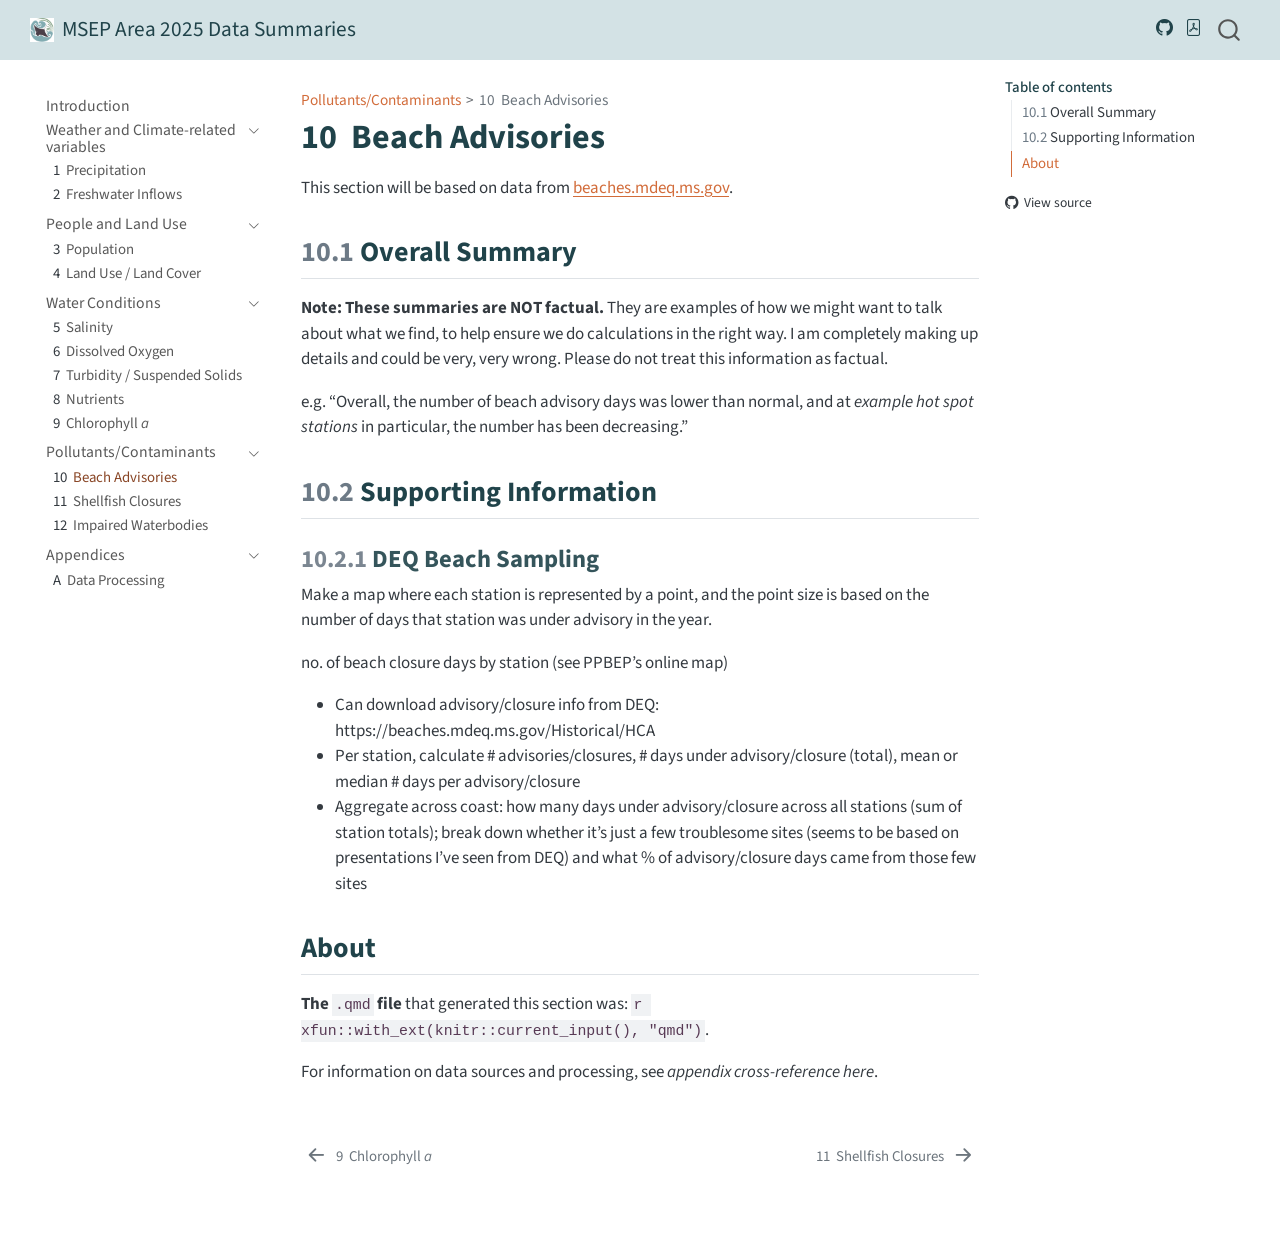
==== _book/beach_advisories.html @ 4ceae01f "first good rendering" ====
<!DOCTYPE html>
<html xmlns="http://www.w3.org/1999/xhtml" lang="en" xml:lang="en"><head>

<meta charset="utf-8">
<meta name="generator" content="quarto-1.8.27">

<meta name="viewport" content="width=device-width, initial-scale=1.0, user-scalable=yes">


<title>10&nbsp; Beach Advisories – MSEP Area 2025 Data Summaries</title>
<style>
code{white-space: pre-wrap;}
span.smallcaps{font-variant: small-caps;}
div.columns{display: flex; gap: min(4vw, 1.5em);}
div.column{flex: auto; overflow-x: auto;}
div.hanging-indent{margin-left: 1.5em; text-indent: -1.5em;}
ul.task-list{list-style: none;}
ul.task-list li input[type="checkbox"] {
  width: 0.8em;
  margin: 0 0.8em 0.2em -1em; /* quarto-specific, see https://github.com/quarto-dev/quarto-cli/issues/4556 */ 
  vertical-align: middle;
}
</style>


<script src="site_libs/quarto-nav/quarto-nav.js"></script>
<script src="site_libs/quarto-nav/headroom.min.js"></script>
<script src="site_libs/clipboard/clipboard.min.js"></script>
<script src="site_libs/quarto-search/autocomplete.umd.js"></script>
<script src="site_libs/quarto-search/fuse.min.js"></script>
<script src="site_libs/quarto-search/quarto-search.js"></script>
<meta name="quarto:offset" content="./">
<link href="./shellfish_closures.html" rel="next">
<link href="./chla.html" rel="prev">
<script src="site_libs/quarto-html/quarto.js" type="module"></script>
<script src="site_libs/quarto-html/tabsets/tabsets.js" type="module"></script>
<script src="site_libs/quarto-html/axe/axe-check.js" type="module"></script>
<script src="site_libs/quarto-html/popper.min.js"></script>
<script src="site_libs/quarto-html/tippy.umd.min.js"></script>
<script src="site_libs/quarto-html/anchor.min.js"></script>
<link href="site_libs/quarto-html/tippy.css" rel="stylesheet">
<link href="site_libs/quarto-html/quarto-syntax-highlighting-ed96de9b727972fe78a7b5d16c58bf87.css" rel="stylesheet" class="quarto-color-scheme" id="quarto-text-highlighting-styles">
<link href="site_libs/quarto-html/quarto-syntax-highlighting-dark-4d9afe2b8d18ee9fa5d0d57b5ed4214d.css" rel="stylesheet" class="quarto-color-scheme quarto-color-alternate" id="quarto-text-highlighting-styles">
<link href="site_libs/quarto-html/quarto-syntax-highlighting-ed96de9b727972fe78a7b5d16c58bf87.css" rel="stylesheet" class="quarto-color-scheme-extra" id="quarto-text-highlighting-styles">
<script src="site_libs/bootstrap/bootstrap.min.js"></script>
<link href="site_libs/bootstrap/bootstrap-icons.css" rel="stylesheet">
<link href="site_libs/bootstrap/bootstrap-bed1615155f68655ef6938729c0dc1a2.min.css" rel="stylesheet" append-hash="true" class="quarto-color-scheme" id="quarto-bootstrap" data-mode="light">
<link href="site_libs/bootstrap/bootstrap-dark-bed1615155f68655ef6938729c0dc1a2.min.css" rel="stylesheet" append-hash="true" class="quarto-color-scheme quarto-color-alternate" id="quarto-bootstrap" data-mode="light">
<link href="site_libs/bootstrap/bootstrap-bed1615155f68655ef6938729c0dc1a2.min.css" rel="stylesheet" append-hash="true" class="quarto-color-scheme-extra" id="quarto-bootstrap" data-mode="light">
<script id="quarto-search-options" type="application/json">{
  "location": "navbar",
  "copy-button": false,
  "collapse-after": 3,
  "panel-placement": "end",
  "type": "overlay",
  "limit": 50,
  "keyboard-shortcut": [
    "f",
    "/",
    "s"
  ],
  "show-item-context": false,
  "language": {
    "search-no-results-text": "No results",
    "search-matching-documents-text": "matching documents",
    "search-copy-link-title": "Copy link to search",
    "search-hide-matches-text": "Hide additional matches",
    "search-more-match-text": "more match in this document",
    "search-more-matches-text": "more matches in this document",
    "search-clear-button-title": "Clear",
    "search-text-placeholder": "",
    "search-detached-cancel-button-title": "Cancel",
    "search-submit-button-title": "Submit",
    "search-label": "Search"
  }
}</script>


<link rel="stylesheet" href="custom.css">
</head>

<body class="nav-sidebar floating nav-fixed quarto-light">

<div id="quarto-search-results"></div>
  <header id="quarto-header" class="headroom fixed-top">
    <nav class="navbar navbar-expand-lg " data-bs-theme="dark">
      <div class="navbar-container container-fluid">
      <div class="navbar-brand-container mx-auto">
    <a href="./index.html" class="navbar-brand navbar-brand-logo">
    <img src="./MSEP-logo2.png" alt="" class="navbar-logo light-content">
    <img src="./MSEP-logo2.png" alt="" class="navbar-logo dark-content">
    </a>
    <a class="navbar-brand" href="./index.html">
    <span class="navbar-title">MSEP Area 2025 Data Summaries</span>
    </a>
  </div>
        <div class="quarto-navbar-tools tools-end">
    <a href="https://github.com/CMEP-MS/msep_2025dataSummary" title="Source Code" class="quarto-navigation-tool px-1" aria-label="Source Code"><i class="bi bi-github"></i></a>
    <a href="./MSEP-Area-2025-Data-Summaries.pdf" title="Download PDF" class="quarto-navigation-tool px-1" aria-label="Download PDF"><i class="bi bi-file-pdf"></i></a>
</div>
          <div id="quarto-search" class="" title="Search"></div>
      </div> <!-- /container-fluid -->
    </nav>
  <nav class="quarto-secondary-nav">
    <div class="container-fluid d-flex">
      <button type="button" class="quarto-btn-toggle btn" data-bs-toggle="collapse" role="button" data-bs-target=".quarto-sidebar-collapse-item" aria-controls="quarto-sidebar" aria-expanded="false" aria-label="Toggle sidebar navigation" onclick="if (window.quartoToggleHeadroom) { window.quartoToggleHeadroom(); }">
        <i class="bi bi-layout-text-sidebar-reverse"></i>
      </button>
        <nav class="quarto-page-breadcrumbs" aria-label="breadcrumb"><ol class="breadcrumb"><li class="breadcrumb-item"><a href="./beach_advisories.html">Pollutants/Contaminants</a></li><li class="breadcrumb-item"><a href="./beach_advisories.html"><span class="chapter-number">10</span>&nbsp; <span class="chapter-title">Beach Advisories</span></a></li></ol></nav>
        <a class="flex-grow-1" role="navigation" data-bs-toggle="collapse" data-bs-target=".quarto-sidebar-collapse-item" aria-controls="quarto-sidebar" aria-expanded="false" aria-label="Toggle sidebar navigation" onclick="if (window.quartoToggleHeadroom) { window.quartoToggleHeadroom(); }">      
        </a>
    </div>
  </nav>
</header>
<!-- content -->
<div id="quarto-content" class="quarto-container page-columns page-rows-contents page-layout-article page-navbar">
<!-- sidebar -->
  <nav id="quarto-sidebar" class="sidebar collapse collapse-horizontal quarto-sidebar-collapse-item sidebar-navigation floating overflow-auto">
    <div class="sidebar-menu-container"> 
    <ul class="list-unstyled mt-1">
        <li class="sidebar-item">
  <div class="sidebar-item-container"> 
  <a href="./index.html" class="sidebar-item-text sidebar-link">
 <span class="menu-text">Introduction</span></a>
  </div>
</li>
        <li class="sidebar-item sidebar-item-section">
      <div class="sidebar-item-container"> 
            <a class="sidebar-item-text sidebar-link text-start" data-bs-toggle="collapse" data-bs-target="#quarto-sidebar-section-1" role="navigation" aria-expanded="true">
 <span class="menu-text">Weather and Climate-related variables</span></a>
          <a class="sidebar-item-toggle text-start" data-bs-toggle="collapse" data-bs-target="#quarto-sidebar-section-1" role="navigation" aria-expanded="true" aria-label="Toggle section">
            <i class="bi bi-chevron-right ms-2"></i>
          </a> 
      </div>
      <ul id="quarto-sidebar-section-1" class="collapse list-unstyled sidebar-section depth1 show">  
          <li class="sidebar-item">
  <div class="sidebar-item-container"> 
  <a href="./precipitation.html" class="sidebar-item-text sidebar-link">
 <span class="menu-text"><span class="chapter-number">1</span>&nbsp; <span class="chapter-title">Precipitation</span></span></a>
  </div>
</li>
          <li class="sidebar-item">
  <div class="sidebar-item-container"> 
  <a href="./freshwater_inflows.html" class="sidebar-item-text sidebar-link">
 <span class="menu-text"><span class="chapter-number">2</span>&nbsp; <span class="chapter-title">Freshwater Inflows</span></span></a>
  </div>
</li>
      </ul>
  </li>
        <li class="sidebar-item sidebar-item-section">
      <div class="sidebar-item-container"> 
            <a class="sidebar-item-text sidebar-link text-start" data-bs-toggle="collapse" data-bs-target="#quarto-sidebar-section-2" role="navigation" aria-expanded="true">
 <span class="menu-text">People and Land Use</span></a>
          <a class="sidebar-item-toggle text-start" data-bs-toggle="collapse" data-bs-target="#quarto-sidebar-section-2" role="navigation" aria-expanded="true" aria-label="Toggle section">
            <i class="bi bi-chevron-right ms-2"></i>
          </a> 
      </div>
      <ul id="quarto-sidebar-section-2" class="collapse list-unstyled sidebar-section depth1 show">  
          <li class="sidebar-item">
  <div class="sidebar-item-container"> 
  <a href="./population.html" class="sidebar-item-text sidebar-link">
 <span class="menu-text"><span class="chapter-number">3</span>&nbsp; <span class="chapter-title">Population</span></span></a>
  </div>
</li>
          <li class="sidebar-item">
  <div class="sidebar-item-container"> 
  <a href="./landuse_landcover.html" class="sidebar-item-text sidebar-link">
 <span class="menu-text"><span class="chapter-number">4</span>&nbsp; <span class="chapter-title">Land Use / Land Cover</span></span></a>
  </div>
</li>
      </ul>
  </li>
        <li class="sidebar-item sidebar-item-section">
      <div class="sidebar-item-container"> 
            <a class="sidebar-item-text sidebar-link text-start" data-bs-toggle="collapse" data-bs-target="#quarto-sidebar-section-3" role="navigation" aria-expanded="true">
 <span class="menu-text">Water Conditions</span></a>
          <a class="sidebar-item-toggle text-start" data-bs-toggle="collapse" data-bs-target="#quarto-sidebar-section-3" role="navigation" aria-expanded="true" aria-label="Toggle section">
            <i class="bi bi-chevron-right ms-2"></i>
          </a> 
      </div>
      <ul id="quarto-sidebar-section-3" class="collapse list-unstyled sidebar-section depth1 show">  
          <li class="sidebar-item">
  <div class="sidebar-item-container"> 
  <a href="./salinity.html" class="sidebar-item-text sidebar-link">
 <span class="menu-text"><span class="chapter-number">5</span>&nbsp; <span class="chapter-title">Salinity</span></span></a>
  </div>
</li>
          <li class="sidebar-item">
  <div class="sidebar-item-container"> 
  <a href="./dissolved_oxygen.html" class="sidebar-item-text sidebar-link">
 <span class="menu-text"><span class="chapter-number">6</span>&nbsp; <span class="chapter-title">Dissolved Oxygen</span></span></a>
  </div>
</li>
          <li class="sidebar-item">
  <div class="sidebar-item-container"> 
  <a href="./turb_tss.html" class="sidebar-item-text sidebar-link">
 <span class="menu-text"><span class="chapter-number">7</span>&nbsp; <span class="chapter-title">Turbidity / Suspended Solids</span></span></a>
  </div>
</li>
          <li class="sidebar-item">
  <div class="sidebar-item-container"> 
  <a href="./nutrients.html" class="sidebar-item-text sidebar-link">
 <span class="menu-text"><span class="chapter-number">8</span>&nbsp; <span class="chapter-title">Nutrients</span></span></a>
  </div>
</li>
          <li class="sidebar-item">
  <div class="sidebar-item-container"> 
  <a href="./chla.html" class="sidebar-item-text sidebar-link">
 <span class="menu-text"><span class="chapter-number">9</span>&nbsp; <span class="chapter-title">Chlorophyll <em>a</em></span></span></a>
  </div>
</li>
      </ul>
  </li>
        <li class="sidebar-item sidebar-item-section">
      <div class="sidebar-item-container"> 
            <a class="sidebar-item-text sidebar-link text-start" data-bs-toggle="collapse" data-bs-target="#quarto-sidebar-section-4" role="navigation" aria-expanded="true">
 <span class="menu-text">Pollutants/Contaminants</span></a>
          <a class="sidebar-item-toggle text-start" data-bs-toggle="collapse" data-bs-target="#quarto-sidebar-section-4" role="navigation" aria-expanded="true" aria-label="Toggle section">
            <i class="bi bi-chevron-right ms-2"></i>
          </a> 
      </div>
      <ul id="quarto-sidebar-section-4" class="collapse list-unstyled sidebar-section depth1 show">  
          <li class="sidebar-item">
  <div class="sidebar-item-container"> 
  <a href="./beach_advisories.html" class="sidebar-item-text sidebar-link active">
 <span class="menu-text"><span class="chapter-number">10</span>&nbsp; <span class="chapter-title">Beach Advisories</span></span></a>
  </div>
</li>
          <li class="sidebar-item">
  <div class="sidebar-item-container"> 
  <a href="./shellfish_closures.html" class="sidebar-item-text sidebar-link">
 <span class="menu-text"><span class="chapter-number">11</span>&nbsp; <span class="chapter-title">Shellfish Closures</span></span></a>
  </div>
</li>
          <li class="sidebar-item">
  <div class="sidebar-item-container"> 
  <a href="./impaired_waterbodies.html" class="sidebar-item-text sidebar-link">
 <span class="menu-text"><span class="chapter-number">12</span>&nbsp; <span class="chapter-title">Impaired Waterbodies</span></span></a>
  </div>
</li>
      </ul>
  </li>
        <li class="sidebar-item sidebar-item-section">
      <div class="sidebar-item-container"> 
            <a class="sidebar-item-text sidebar-link text-start" data-bs-toggle="collapse" data-bs-target="#quarto-sidebar-section-5" role="navigation" aria-expanded="true">
 <span class="menu-text">Appendices</span></a>
          <a class="sidebar-item-toggle text-start" data-bs-toggle="collapse" data-bs-target="#quarto-sidebar-section-5" role="navigation" aria-expanded="true" aria-label="Toggle section">
            <i class="bi bi-chevron-right ms-2"></i>
          </a> 
      </div>
      <ul id="quarto-sidebar-section-5" class="collapse list-unstyled sidebar-section depth1 show">  
          <li class="sidebar-item">
  <div class="sidebar-item-container"> 
  <a href="./data_processing.html" class="sidebar-item-text sidebar-link">
 <span class="menu-text"><span class="chapter-number">A</span>&nbsp; <span class="chapter-title">Data Processing</span></span></a>
  </div>
</li>
      </ul>
  </li>
    </ul>
    </div>
</nav>
<div id="quarto-sidebar-glass" class="quarto-sidebar-collapse-item" data-bs-toggle="collapse" data-bs-target=".quarto-sidebar-collapse-item"></div>
<!-- margin-sidebar -->
    <div id="quarto-margin-sidebar" class="sidebar margin-sidebar">
        <nav id="TOC" role="doc-toc" class="toc-active">
    <h2 id="toc-title">Table of contents</h2>
   
  <ul>
  <li><a href="#overall-summary" id="toc-overall-summary" class="nav-link active" data-scroll-target="#overall-summary"><span class="header-section-number">10.1</span> Overall Summary</a></li>
  <li><a href="#supporting-information" id="toc-supporting-information" class="nav-link" data-scroll-target="#supporting-information"><span class="header-section-number">10.2</span> Supporting Information</a>
  <ul class="collapse">
  <li><a href="#deq-beach-sampling" id="toc-deq-beach-sampling" class="nav-link" data-scroll-target="#deq-beach-sampling"><span class="header-section-number">10.2.1</span> DEQ Beach Sampling</a></li>
  </ul></li>
  <li><a href="#about" id="toc-about" class="nav-link" data-scroll-target="#about">About</a></li>
  </ul>
<div class="toc-actions"><ul><li><a href="https://github.com/CMEP-MS/msep_2025dataSummary/blob/main/beach_advisories.qmd" target="_blank" class="toc-action"><i class="bi bi-github"></i>View source</a></li></ul></div></nav>
    </div>
<!-- main -->
<main class="content" id="quarto-document-content">

<header id="title-block-header" class="quarto-title-block default"><nav class="quarto-page-breadcrumbs quarto-title-breadcrumbs d-none d-lg-block" aria-label="breadcrumb"><ol class="breadcrumb"><li class="breadcrumb-item"><a href="./beach_advisories.html">Pollutants/Contaminants</a></li><li class="breadcrumb-item"><a href="./beach_advisories.html"><span class="chapter-number">10</span>&nbsp; <span class="chapter-title">Beach Advisories</span></a></li></ol></nav>
<div class="quarto-title">
<h1 class="title"><span id="sec-beachadvisories" class="quarto-section-identifier"><span class="chapter-number">10</span>&nbsp; <span class="chapter-title">Beach Advisories</span></span></h1>
</div>



<div class="quarto-title-meta">

    
  
    
  </div>
  


</header>


<p>This section will be based on data from <a href="https://beaches.mdeq.ms.gov/">beaches.mdeq.ms.gov</a>.</p>
<section id="overall-summary" class="level2" data-number="10.1">
<h2 data-number="10.1" class="anchored" data-anchor-id="overall-summary"><span class="header-section-number">10.1</span> Overall Summary</h2>
<p><strong>Note: These summaries are NOT factual.</strong> They are examples of how we might want to talk about what we find, to help ensure we do calculations in the right way. I am completely making up details and could be very, very wrong. Please do not treat this information as factual.</p>
<p>e.g.&nbsp;“Overall, the number of beach advisory days was lower than normal, and at <em>example hot spot stations</em> in particular, the number has been decreasing.”</p>
</section>
<section id="supporting-information" class="level2" data-number="10.2">
<h2 data-number="10.2" class="anchored" data-anchor-id="supporting-information"><span class="header-section-number">10.2</span> Supporting Information</h2>
<section id="deq-beach-sampling" class="level3" data-number="10.2.1">
<h3 data-number="10.2.1" class="anchored" data-anchor-id="deq-beach-sampling"><span class="header-section-number">10.2.1</span> DEQ Beach Sampling</h3>
<p>Make a map where each station is represented by a point, and the point size is based on the number of days that station was under advisory in the year.</p>
<p>no. of beach closure days by station (see PPBEP’s online map)</p>
<ul>
<li>Can download advisory/closure info from DEQ: https://beaches.mdeq.ms.gov/Historical/HCA</li>
<li>Per station, calculate # advisories/closures, # days under advisory/closure (total), mean or median # days per advisory/closure</li>
<li>Aggregate across coast: how many days under advisory/closure across all stations (sum of station totals); break down whether it’s just a few troublesome sites (seems to be based on presentations I’ve seen from DEQ) and what % of advisory/closure days came from those few sites</li>
</ul>
</section>
</section>
<section id="about" class="level2 unnumbered">
<h2 class="unnumbered anchored" data-anchor-id="about">About</h2>
<p><strong>The <code>.qmd</code> file</strong> that generated this section was: <strong><code>r xfun::with_ext(knitr::current_input(), "qmd")</code></strong>.</p>
<p>For information on data sources and processing, see <em>appendix cross-reference here</em>.</p>


</section>

</main> <!-- /main -->
<script id="quarto-html-after-body" type="application/javascript">
  window.document.addEventListener("DOMContentLoaded", function (event) {
    const icon = "";
    const anchorJS = new window.AnchorJS();
    anchorJS.options = {
      placement: 'right',
      icon: icon
    };
    anchorJS.add('.anchored');
    const isCodeAnnotation = (el) => {
      for (const clz of el.classList) {
        if (clz.startsWith('code-annotation-')) {                     
          return true;
        }
      }
      return false;
    }
    const onCopySuccess = function(e) {
      // button target
      const button = e.trigger;
      // don't keep focus
      button.blur();
      // flash "checked"
      button.classList.add('code-copy-button-checked');
      var currentTitle = button.getAttribute("title");
      button.setAttribute("title", "Copied!");
      let tooltip;
      if (window.bootstrap) {
        button.setAttribute("data-bs-toggle", "tooltip");
        button.setAttribute("data-bs-placement", "left");
        button.setAttribute("data-bs-title", "Copied!");
        tooltip = new bootstrap.Tooltip(button, 
          { trigger: "manual", 
            customClass: "code-copy-button-tooltip",
            offset: [0, -8]});
        tooltip.show();    
      }
      setTimeout(function() {
        if (tooltip) {
          tooltip.hide();
          button.removeAttribute("data-bs-title");
          button.removeAttribute("data-bs-toggle");
          button.removeAttribute("data-bs-placement");
        }
        button.setAttribute("title", currentTitle);
        button.classList.remove('code-copy-button-checked');
      }, 1000);
      // clear code selection
      e.clearSelection();
    }
    const getTextToCopy = function(trigger) {
      const outerScaffold = trigger.parentElement.cloneNode(true);
      const codeEl = outerScaffold.querySelector('code');
      for (const childEl of codeEl.children) {
        if (isCodeAnnotation(childEl)) {
          childEl.remove();
        }
      }
      return codeEl.innerText;
    }
    const clipboard = new window.ClipboardJS('.code-copy-button:not([data-in-quarto-modal])', {
      text: getTextToCopy
    });
    clipboard.on('success', onCopySuccess);
    if (window.document.getElementById('quarto-embedded-source-code-modal')) {
      const clipboardModal = new window.ClipboardJS('.code-copy-button[data-in-quarto-modal]', {
        text: getTextToCopy,
        container: window.document.getElementById('quarto-embedded-source-code-modal')
      });
      clipboardModal.on('success', onCopySuccess);
    }
      var localhostRegex = new RegExp(/^(?:http|https):\/\/localhost\:?[0-9]*\//);
      var mailtoRegex = new RegExp(/^mailto:/);
        var filterRegex = new RegExp('/' + window.location.host + '/');
      var isInternal = (href) => {
          return filterRegex.test(href) || localhostRegex.test(href) || mailtoRegex.test(href);
      }
      // Inspect non-navigation links and adorn them if external
     var links = window.document.querySelectorAll('a[href]:not(.nav-link):not(.navbar-brand):not(.toc-action):not(.sidebar-link):not(.sidebar-item-toggle):not(.pagination-link):not(.no-external):not([aria-hidden]):not(.dropdown-item):not(.quarto-navigation-tool):not(.about-link)');
      for (var i=0; i<links.length; i++) {
        const link = links[i];
        if (!isInternal(link.href)) {
          // undo the damage that might have been done by quarto-nav.js in the case of
          // links that we want to consider external
          if (link.dataset.originalHref !== undefined) {
            link.href = link.dataset.originalHref;
          }
        }
      }
    function tippyHover(el, contentFn, onTriggerFn, onUntriggerFn) {
      const config = {
        allowHTML: true,
        maxWidth: 500,
        delay: 100,
        arrow: false,
        appendTo: function(el) {
            return el.parentElement;
        },
        interactive: true,
        interactiveBorder: 10,
        theme: 'quarto',
        placement: 'bottom-start',
      };
      if (contentFn) {
        config.content = contentFn;
      }
      if (onTriggerFn) {
        config.onTrigger = onTriggerFn;
      }
      if (onUntriggerFn) {
        config.onUntrigger = onUntriggerFn;
      }
      window.tippy(el, config); 
    }
    const noterefs = window.document.querySelectorAll('a[role="doc-noteref"]');
    for (var i=0; i<noterefs.length; i++) {
      const ref = noterefs[i];
      tippyHover(ref, function() {
        // use id or data attribute instead here
        let href = ref.getAttribute('data-footnote-href') || ref.getAttribute('href');
        try { href = new URL(href).hash; } catch {}
        const id = href.replace(/^#\/?/, "");
        const note = window.document.getElementById(id);
        if (note) {
          return note.innerHTML;
        } else {
          return "";
        }
      });
    }
    const xrefs = window.document.querySelectorAll('a.quarto-xref');
    const processXRef = (id, note) => {
      // Strip column container classes
      const stripColumnClz = (el) => {
        el.classList.remove("page-full", "page-columns");
        if (el.children) {
          for (const child of el.children) {
            stripColumnClz(child);
          }
        }
      }
      stripColumnClz(note)
      if (id === null || id.startsWith('sec-')) {
        // Special case sections, only their first couple elements
        const container = document.createElement("div");
        if (note.children && note.children.length > 2) {
          container.appendChild(note.children[0].cloneNode(true));
          for (let i = 1; i < note.children.length; i++) {
            const child = note.children[i];
            if (child.tagName === "P" && child.innerText === "") {
              continue;
            } else {
              container.appendChild(child.cloneNode(true));
              break;
            }
          }
          if (window.Quarto?.typesetMath) {
            window.Quarto.typesetMath(container);
          }
          return container.innerHTML
        } else {
          if (window.Quarto?.typesetMath) {
            window.Quarto.typesetMath(note);
          }
          return note.innerHTML;
        }
      } else {
        // Remove any anchor links if they are present
        const anchorLink = note.querySelector('a.anchorjs-link');
        if (anchorLink) {
          anchorLink.remove();
        }
        if (window.Quarto?.typesetMath) {
          window.Quarto.typesetMath(note);
        }
        if (note.classList.contains("callout")) {
          return note.outerHTML;
        } else {
          return note.innerHTML;
        }
      }
    }
    for (var i=0; i<xrefs.length; i++) {
      const xref = xrefs[i];
      tippyHover(xref, undefined, function(instance) {
        instance.disable();
        let url = xref.getAttribute('href');
        let hash = undefined; 
        if (url.startsWith('#')) {
          hash = url;
        } else {
          try { hash = new URL(url).hash; } catch {}
        }
        if (hash) {
          const id = hash.replace(/^#\/?/, "");
          const note = window.document.getElementById(id);
          if (note !== null) {
            try {
              const html = processXRef(id, note.cloneNode(true));
              instance.setContent(html);
            } finally {
              instance.enable();
              instance.show();
            }
          } else {
            // See if we can fetch this
            fetch(url.split('#')[0])
            .then(res => res.text())
            .then(html => {
              const parser = new DOMParser();
              const htmlDoc = parser.parseFromString(html, "text/html");
              const note = htmlDoc.getElementById(id);
              if (note !== null) {
                const html = processXRef(id, note);
                instance.setContent(html);
              } 
            }).finally(() => {
              instance.enable();
              instance.show();
            });
          }
        } else {
          // See if we can fetch a full url (with no hash to target)
          // This is a special case and we should probably do some content thinning / targeting
          fetch(url)
          .then(res => res.text())
          .then(html => {
            const parser = new DOMParser();
            const htmlDoc = parser.parseFromString(html, "text/html");
            const note = htmlDoc.querySelector('main.content');
            if (note !== null) {
              // This should only happen for chapter cross references
              // (since there is no id in the URL)
              // remove the first header
              if (note.children.length > 0 && note.children[0].tagName === "HEADER") {
                note.children[0].remove();
              }
              const html = processXRef(null, note);
              instance.setContent(html);
            } 
          }).finally(() => {
            instance.enable();
            instance.show();
          });
        }
      }, function(instance) {
      });
    }
        let selectedAnnoteEl;
        const selectorForAnnotation = ( cell, annotation) => {
          let cellAttr = 'data-code-cell="' + cell + '"';
          let lineAttr = 'data-code-annotation="' +  annotation + '"';
          const selector = 'span[' + cellAttr + '][' + lineAttr + ']';
          return selector;
        }
        const selectCodeLines = (annoteEl) => {
          const doc = window.document;
          const targetCell = annoteEl.getAttribute("data-target-cell");
          const targetAnnotation = annoteEl.getAttribute("data-target-annotation");
          const annoteSpan = window.document.querySelector(selectorForAnnotation(targetCell, targetAnnotation));
          const lines = annoteSpan.getAttribute("data-code-lines").split(",");
          const lineIds = lines.map((line) => {
            return targetCell + "-" + line;
          })
          let top = null;
          let height = null;
          let parent = null;
          if (lineIds.length > 0) {
              //compute the position of the single el (top and bottom and make a div)
              const el = window.document.getElementById(lineIds[0]);
              top = el.offsetTop;
              height = el.offsetHeight;
              parent = el.parentElement.parentElement;
            if (lineIds.length > 1) {
              const lastEl = window.document.getElementById(lineIds[lineIds.length - 1]);
              const bottom = lastEl.offsetTop + lastEl.offsetHeight;
              height = bottom - top;
            }
            if (top !== null && height !== null && parent !== null) {
              // cook up a div (if necessary) and position it 
              let div = window.document.getElementById("code-annotation-line-highlight");
              if (div === null) {
                div = window.document.createElement("div");
                div.setAttribute("id", "code-annotation-line-highlight");
                div.style.position = 'absolute';
                parent.appendChild(div);
              }
              div.style.top = top - 2 + "px";
              div.style.height = height + 4 + "px";
              div.style.left = 0;
              let gutterDiv = window.document.getElementById("code-annotation-line-highlight-gutter");
              if (gutterDiv === null) {
                gutterDiv = window.document.createElement("div");
                gutterDiv.setAttribute("id", "code-annotation-line-highlight-gutter");
                gutterDiv.style.position = 'absolute';
                const codeCell = window.document.getElementById(targetCell);
                const gutter = codeCell.querySelector('.code-annotation-gutter');
                gutter.appendChild(gutterDiv);
              }
              gutterDiv.style.top = top - 2 + "px";
              gutterDiv.style.height = height + 4 + "px";
            }
            selectedAnnoteEl = annoteEl;
          }
        };
        const unselectCodeLines = () => {
          const elementsIds = ["code-annotation-line-highlight", "code-annotation-line-highlight-gutter"];
          elementsIds.forEach((elId) => {
            const div = window.document.getElementById(elId);
            if (div) {
              div.remove();
            }
          });
          selectedAnnoteEl = undefined;
        };
          // Handle positioning of the toggle
      window.addEventListener(
        "resize",
        throttle(() => {
          elRect = undefined;
          if (selectedAnnoteEl) {
            selectCodeLines(selectedAnnoteEl);
          }
        }, 10)
      );
      function throttle(fn, ms) {
      let throttle = false;
      let timer;
        return (...args) => {
          if(!throttle) { // first call gets through
              fn.apply(this, args);
              throttle = true;
          } else { // all the others get throttled
              if(timer) clearTimeout(timer); // cancel #2
              timer = setTimeout(() => {
                fn.apply(this, args);
                timer = throttle = false;
              }, ms);
          }
        };
      }
        // Attach click handler to the DT
        const annoteDls = window.document.querySelectorAll('dt[data-target-cell]');
        for (const annoteDlNode of annoteDls) {
          annoteDlNode.addEventListener('click', (event) => {
            const clickedEl = event.target;
            if (clickedEl !== selectedAnnoteEl) {
              unselectCodeLines();
              const activeEl = window.document.querySelector('dt[data-target-cell].code-annotation-active');
              if (activeEl) {
                activeEl.classList.remove('code-annotation-active');
              }
              selectCodeLines(clickedEl);
              clickedEl.classList.add('code-annotation-active');
            } else {
              // Unselect the line
              unselectCodeLines();
              clickedEl.classList.remove('code-annotation-active');
            }
          });
        }
    const findCites = (el) => {
      const parentEl = el.parentElement;
      if (parentEl) {
        const cites = parentEl.dataset.cites;
        if (cites) {
          return {
            el,
            cites: cites.split(' ')
          };
        } else {
          return findCites(el.parentElement)
        }
      } else {
        return undefined;
      }
    };
    var bibliorefs = window.document.querySelectorAll('a[role="doc-biblioref"]');
    for (var i=0; i<bibliorefs.length; i++) {
      const ref = bibliorefs[i];
      const citeInfo = findCites(ref);
      if (citeInfo) {
        tippyHover(citeInfo.el, function() {
          var popup = window.document.createElement('div');
          citeInfo.cites.forEach(function(cite) {
            var citeDiv = window.document.createElement('div');
            citeDiv.classList.add('hanging-indent');
            citeDiv.classList.add('csl-entry');
            var biblioDiv = window.document.getElementById('ref-' + cite);
            if (biblioDiv) {
              citeDiv.innerHTML = biblioDiv.innerHTML;
            }
            popup.appendChild(citeDiv);
          });
          return popup.innerHTML;
        });
      }
    }
  });
  </script>
<nav class="page-navigation">
  <div class="nav-page nav-page-previous">
      <a href="./chla.html" class="pagination-link" aria-label="Chlorophyll *a*">
        <i class="bi bi-arrow-left-short"></i> <span class="nav-page-text"><span class="chapter-number">9</span>&nbsp; <span class="chapter-title">Chlorophyll <em>a</em></span></span>
      </a>          
  </div>
  <div class="nav-page nav-page-next">
      <a href="./shellfish_closures.html" class="pagination-link" aria-label="Shellfish Closures">
        <span class="nav-page-text"><span class="chapter-number">11</span>&nbsp; <span class="chapter-title">Shellfish Closures</span></span> <i class="bi bi-arrow-right-short"></i>
      </a>
  </div>
</nav>
</div> <!-- /content -->




<footer class="footer"><div class="nav-footer"><div class="nav-footer-center"><div class="toc-actions d-sm-block d-md-none"><ul><li><a href="https://github.com/CMEP-MS/msep_2025dataSummary/blob/main/beach_advisories.qmd" target="_blank" class="toc-action"><i class="bi bi-github"></i>View source</a></li></ul></div></div></div></footer></body></html>
---- _book/site_libs/quarto-html/tippy.css ----
.tippy-box[data-animation=fade][data-state=hidden]{opacity:0}[data-tippy-root]{max-width:calc(100vw - 10px)}.tippy-box{position:relative;background-color:#333;color:#fff;border-radius:4px;font-size:14px;line-height:1.4;white-space:normal;outline:0;transition-property:transform,visibility,opacity}.tippy-box[data-placement^=top]>.tippy-arrow{bottom:0}.tippy-box[data-placement^=top]>.tippy-arrow:before{bottom:-7px;left:0;border-width:8px 8px 0;border-top-color:initial;transform-origin:center top}.tippy-box[data-placement^=bottom]>.tippy-arrow{top:0}.tippy-box[data-placement^=bottom]>.tippy-arrow:before{top:-7px;left:0;border-width:0 8px 8px;border-bottom-color:initial;transform-origin:center bottom}.tippy-box[data-placement^=left]>.tippy-arrow{right:0}.tippy-box[data-placement^=left]>.tippy-arrow:before{border-width:8px 0 8px 8px;border-left-color:initial;right:-7px;transform-origin:center left}.tippy-box[data-placement^=right]>.tippy-arrow{left:0}.tippy-box[data-placement^=right]>.tippy-arrow:before{left:-7px;border-width:8px 8px 8px 0;border-right-color:initial;transform-origin:center right}.tippy-box[data-inertia][data-state=visible]{transition-timing-function:cubic-bezier(.54,1.5,.38,1.11)}.tippy-arrow{width:16px;height:16px;color:#333}.tippy-arrow:before{content:"";position:absolute;border-color:transparent;border-style:solid}.tippy-content{position:relative;padding:5px 9px;z-index:1}
---- _book/site_libs/quarto-html/quarto-syntax-highlighting-ed96de9b727972fe78a7b5d16c58bf87.css ----
/* quarto syntax highlight colors */
:root {
  --quarto-hl-ot-color: #003B4F;
  --quarto-hl-at-color: #657422;
  --quarto-hl-ss-color: #20794D;
  --quarto-hl-an-color: #5E5E5E;
  --quarto-hl-fu-color: #4758AB;
  --quarto-hl-st-color: #20794D;
  --quarto-hl-cf-color: #003B4F;
  --quarto-hl-op-color: #5E5E5E;
  --quarto-hl-er-color: #AD0000;
  --quarto-hl-bn-color: #AD0000;
  --quarto-hl-al-color: #AD0000;
  --quarto-hl-va-color: #111111;
  --quarto-hl-bu-color: inherit;
  --quarto-hl-ex-color: inherit;
  --quarto-hl-pp-color: #AD0000;
  --quarto-hl-in-color: #5E5E5E;
  --quarto-hl-vs-color: #20794D;
  --quarto-hl-wa-color: #5E5E5E;
  --quarto-hl-do-color: #5E5E5E;
  --quarto-hl-im-color: #00769E;
  --quarto-hl-ch-color: #20794D;
  --quarto-hl-dt-color: #AD0000;
  --quarto-hl-fl-color: #AD0000;
  --quarto-hl-co-color: #5E5E5E;
  --quarto-hl-cv-color: #5E5E5E;
  --quarto-hl-cn-color: #8f5902;
  --quarto-hl-sc-color: #5E5E5E;
  --quarto-hl-dv-color: #AD0000;
  --quarto-hl-kw-color: #003B4F;
}

/* other quarto variables */
:root {
  --quarto-font-monospace: SFMono-Regular, Menlo, Monaco, Consolas, "Liberation Mono", "Courier New", monospace;
}

/* syntax highlight based on Pandoc's rules */
pre > code.sourceCode > span {
  color: #003B4F;
}

code.sourceCode > span {
  color: #003B4F;
}

div.sourceCode,
div.sourceCode pre.sourceCode {
  color: #003B4F;
}

/* Normal */
code span {
  color: #003B4F;
}

/* Alert */
code span.al {
  color: #AD0000;
  font-style: inherit;
}

/* Annotation */
code span.an {
  color: #5E5E5E;
  font-style: inherit;
}

/* Attribute */
code span.at {
  color: #657422;
  font-style: inherit;
}

/* BaseN */
code span.bn {
  color: #AD0000;
  font-style: inherit;
}

/* BuiltIn */
code span.bu {
  font-style: inherit;
}

/* ControlFlow */
code span.cf {
  color: #003B4F;
  font-weight: bold;
  font-style: inherit;
}

/* Char */
code span.ch {
  color: #20794D;
  font-style: inherit;
}

/* Constant */
code span.cn {
  color: #8f5902;
  font-style: inherit;
}

/* Comment */
code span.co {
  color: #5E5E5E;
  font-style: inherit;
}

/* CommentVar */
code span.cv {
  color: #5E5E5E;
  font-style: italic;
}

/* Documentation */
code span.do {
  color: #5E5E5E;
  font-style: italic;
}

/* DataType */
code span.dt {
  color: #AD0000;
  font-style: inherit;
}

/* DecVal */
code span.dv {
  color: #AD0000;
  font-style: inherit;
}

/* Error */
code span.er {
  color: #AD0000;
  font-style: inherit;
}

/* Extension */
code span.ex {
  font-style: inherit;
}

/* Float */
code span.fl {
  color: #AD0000;
  font-style: inherit;
}

/* Function */
code span.fu {
  color: #4758AB;
  font-style: inherit;
}

/* Import */
code span.im {
  color: #00769E;
  font-style: inherit;
}

/* Information */
code span.in {
  color: #5E5E5E;
  font-style: inherit;
}

/* Keyword */
code span.kw {
  color: #003B4F;
  font-weight: bold;
  font-style: inherit;
}

/* Operator */
code span.op {
  color: #5E5E5E;
  font-style: inherit;
}

/* Other */
code span.ot {
  color: #003B4F;
  font-style: inherit;
}

/* Preprocessor */
code span.pp {
  color: #AD0000;
  font-style: inherit;
}

/* SpecialChar */
code span.sc {
  color: #5E5E5E;
  font-style: inherit;
}

/* SpecialString */
code span.ss {
  color: #20794D;
  font-style: inherit;
}

/* String */
code span.st {
  color: #20794D;
  font-style: inherit;
}

/* Variable */
code span.va {
  color: #111111;
  font-style: inherit;
}

/* VerbatimString */
code span.vs {
  color: #20794D;
  font-style: inherit;
}

/* Warning */
code span.wa {
  color: #5E5E5E;
  font-style: italic;
}

.prevent-inlining {
  content: "</";
}

/*# sourceMappingURL=0920dd6d7437995b8cdf7429764427b1.css.map */
---- _book/site_libs/quarto-html/quarto-syntax-highlighting-dark-4d9afe2b8d18ee9fa5d0d57b5ed4214d.css ----
/* quarto syntax highlight colors */
:root {
  --quarto-hl-al-color: #f07178;
  --quarto-hl-an-color: #d4d0ab;
  --quarto-hl-at-color: #00e0e0;
  --quarto-hl-bn-color: #d4d0ab;
  --quarto-hl-bu-color: #abe338;
  --quarto-hl-ch-color: #abe338;
  --quarto-hl-co-color: #f8f8f2;
  --quarto-hl-cv-color: #ffd700;
  --quarto-hl-cn-color: #ffd700;
  --quarto-hl-cf-color: #ffa07a;
  --quarto-hl-dt-color: #ffa07a;
  --quarto-hl-dv-color: #d4d0ab;
  --quarto-hl-do-color: #f8f8f2;
  --quarto-hl-er-color: #f07178;
  --quarto-hl-ex-color: #00e0e0;
  --quarto-hl-fl-color: #d4d0ab;
  --quarto-hl-fu-color: #ffa07a;
  --quarto-hl-im-color: #abe338;
  --quarto-hl-in-color: #d4d0ab;
  --quarto-hl-kw-color: #ffa07a;
  --quarto-hl-op-color: #ffa07a;
  --quarto-hl-ot-color: #00e0e0;
  --quarto-hl-pp-color: #dcc6e0;
  --quarto-hl-re-color: #00e0e0;
  --quarto-hl-sc-color: #abe338;
  --quarto-hl-ss-color: #abe338;
  --quarto-hl-st-color: #abe338;
  --quarto-hl-va-color: #00e0e0;
  --quarto-hl-vs-color: #abe338;
  --quarto-hl-wa-color: #dcc6e0;
}

/* other quarto variables */
:root {
  --quarto-font-monospace: SFMono-Regular, Menlo, Monaco, Consolas, "Liberation Mono", "Courier New", monospace;
}

/* syntax highlight based on Pandoc's rules */
pre > code.sourceCode > span {
  color: #f8f8f2;
}

code.sourceCode > span {
  color: #f8f8f2;
}

div.sourceCode,
div.sourceCode pre.sourceCode {
  color: #f8f8f2;
}

/* Normal */
code span {
  color: #f8f8f2;
}

/* Alert */
code span.al {
  color: #f07178;
}

/* Annotation */
code span.an {
  color: #d4d0ab;
}

/* Attribute */
code span.at {
  color: #00e0e0;
}

/* BaseN */
code span.bn {
  color: #d4d0ab;
}

/* BuiltIn */
code span.bu {
  color: #abe338;
}

/* ControlFlow */
code span.cf {
  font-weight: bold;
  color: #ffa07a;
}

/* Char */
code span.ch {
  color: #abe338;
}

/* Constant */
code span.cn {
  color: #ffd700;
}

/* Comment */
code span.co {
  font-style: italic;
  color: #f8f8f2;
}

/* CommentVar */
code span.cv {
  color: #ffd700;
}

/* Documentation */
code span.do {
  color: #f8f8f2;
}

/* DataType */
code span.dt {
  color: #ffa07a;
}

/* DecVal */
code span.dv {
  color: #d4d0ab;
}

/* Error */
code span.er {
  color: #f07178;
  text-decoration: underline;
}

/* Extension */
code span.ex {
  font-weight: bold;
  color: #00e0e0;
}

/* Float */
code span.fl {
  color: #d4d0ab;
}

/* Function */
code span.fu {
  color: #ffa07a;
}

/* Import */
code span.im {
  color: #abe338;
}

/* Information */
code span.in {
  color: #d4d0ab;
}

/* Keyword */
code span.kw {
  font-weight: bold;
  color: #ffa07a;
}

/* Operator */
code span.op {
  color: #ffa07a;
}

/* Other */
code span.ot {
  color: #00e0e0;
}

/* Preprocessor */
code span.pp {
  color: #dcc6e0;
}

/* RegionMarker */
code span.re {
  background-color: #f8f8f2;
  color: #00e0e0;
}

/* SpecialChar */
code span.sc {
  color: #abe338;
}

/* SpecialString */
code span.ss {
  color: #abe338;
}

/* String */
code span.st {
  color: #abe338;
}

/* Variable */
code span.va {
  color: #00e0e0;
}

/* VerbatimString */
code span.vs {
  color: #abe338;
}

/* Warning */
code span.wa {
  color: #dcc6e0;
}

.prevent-inlining {
  content: "</";
}

/*# sourceMappingURL=86edf53ecdff796acf02dbceed379426.css.map */
---- _book/site_libs/quarto-html/quarto-syntax-highlighting-ed96de9b727972fe78a7b5d16c58bf87.css ----
/* quarto syntax highlight colors */
:root {
  --quarto-hl-ot-color: #003B4F;
  --quarto-hl-at-color: #657422;
  --quarto-hl-ss-color: #20794D;
  --quarto-hl-an-color: #5E5E5E;
  --quarto-hl-fu-color: #4758AB;
  --quarto-hl-st-color: #20794D;
  --quarto-hl-cf-color: #003B4F;
  --quarto-hl-op-color: #5E5E5E;
  --quarto-hl-er-color: #AD0000;
  --quarto-hl-bn-color: #AD0000;
  --quarto-hl-al-color: #AD0000;
  --quarto-hl-va-color: #111111;
  --quarto-hl-bu-color: inherit;
  --quarto-hl-ex-color: inherit;
  --quarto-hl-pp-color: #AD0000;
  --quarto-hl-in-color: #5E5E5E;
  --quarto-hl-vs-color: #20794D;
  --quarto-hl-wa-color: #5E5E5E;
  --quarto-hl-do-color: #5E5E5E;
  --quarto-hl-im-color: #00769E;
  --quarto-hl-ch-color: #20794D;
  --quarto-hl-dt-color: #AD0000;
  --quarto-hl-fl-color: #AD0000;
  --quarto-hl-co-color: #5E5E5E;
  --quarto-hl-cv-color: #5E5E5E;
  --quarto-hl-cn-color: #8f5902;
  --quarto-hl-sc-color: #5E5E5E;
  --quarto-hl-dv-color: #AD0000;
  --quarto-hl-kw-color: #003B4F;
}

/* other quarto variables */
:root {
  --quarto-font-monospace: SFMono-Regular, Menlo, Monaco, Consolas, "Liberation Mono", "Courier New", monospace;
}

/* syntax highlight based on Pandoc's rules */
pre > code.sourceCode > span {
  color: #003B4F;
}

code.sourceCode > span {
  color: #003B4F;
}

div.sourceCode,
div.sourceCode pre.sourceCode {
  color: #003B4F;
}

/* Normal */
code span {
  color: #003B4F;
}

/* Alert */
code span.al {
  color: #AD0000;
  font-style: inherit;
}

/* Annotation */
code span.an {
  color: #5E5E5E;
  font-style: inherit;
}

/* Attribute */
code span.at {
  color: #657422;
  font-style: inherit;
}

/* BaseN */
code span.bn {
  color: #AD0000;
  font-style: inherit;
}

/* BuiltIn */
code span.bu {
  font-style: inherit;
}

/* ControlFlow */
code span.cf {
  color: #003B4F;
  font-weight: bold;
  font-style: inherit;
}

/* Char */
code span.ch {
  color: #20794D;
  font-style: inherit;
}

/* Constant */
code span.cn {
  color: #8f5902;
  font-style: inherit;
}

/* Comment */
code span.co {
  color: #5E5E5E;
  font-style: inherit;
}

/* CommentVar */
code span.cv {
  color: #5E5E5E;
  font-style: italic;
}

/* Documentation */
code span.do {
  color: #5E5E5E;
  font-style: italic;
}

/* DataType */
code span.dt {
  color: #AD0000;
  font-style: inherit;
}

/* DecVal */
code span.dv {
  color: #AD0000;
  font-style: inherit;
}

/* Error */
code span.er {
  color: #AD0000;
  font-style: inherit;
}

/* Extension */
code span.ex {
  font-style: inherit;
}

/* Float */
code span.fl {
  color: #AD0000;
  font-style: inherit;
}

/* Function */
code span.fu {
  color: #4758AB;
  font-style: inherit;
}

/* Import */
code span.im {
  color: #00769E;
  font-style: inherit;
}

/* Information */
code span.in {
  color: #5E5E5E;
  font-style: inherit;
}

/* Keyword */
code span.kw {
  color: #003B4F;
  font-weight: bold;
  font-style: inherit;
}

/* Operator */
code span.op {
  color: #5E5E5E;
  font-style: inherit;
}

/* Other */
code span.ot {
  color: #003B4F;
  font-style: inherit;
}

/* Preprocessor */
code span.pp {
  color: #AD0000;
  font-style: inherit;
}

/* SpecialChar */
code span.sc {
  color: #5E5E5E;
  font-style: inherit;
}

/* SpecialString */
code span.ss {
  color: #20794D;
  font-style: inherit;
}

/* String */
code span.st {
  color: #20794D;
  font-style: inherit;
}

/* Variable */
code span.va {
  color: #111111;
  font-style: inherit;
}

/* VerbatimString */
code span.vs {
  color: #20794D;
  font-style: inherit;
}

/* Warning */
code span.wa {
  color: #5E5E5E;
  font-style: italic;
}

.prevent-inlining {
  content: "</";
}

/*# sourceMappingURL=0920dd6d7437995b8cdf7429764427b1.css.map */
---- _book/custom.css ----
/* Navbar background color */
.navbar {
  background-color: #d3e2e5 !important;
}

/* Navbar text and links */
.navbar-dark .navbar-nav .nav-link,
.navbar-light .navbar-nav .nav-link,
.navbar-brand,
.navbar .navbar-brand {
  color: #20434a !important;
}

/* All navbar icons and buttons */
.navbar a,
.navbar button,
.navbar .quarto-navbar-tools a,
.navbar .quarto-navbar-tools button {
  color: #20434a !important;
}

/* Make all child divs in a tmap legend left-aligned */
.info.legend > div {
  text-align: left !important;
}

/* Nice formatting for population numbers */
.summary-numberA {
  font-size: 1.5em;
  color: #82acb2;
  margin-left: 2em;
  font-weight: bold;
}

.summary-numberB {
  font-size: 1.5em;
  color: #d26c3a;
  margin-left: 2em;
  font-weight: bold;
}
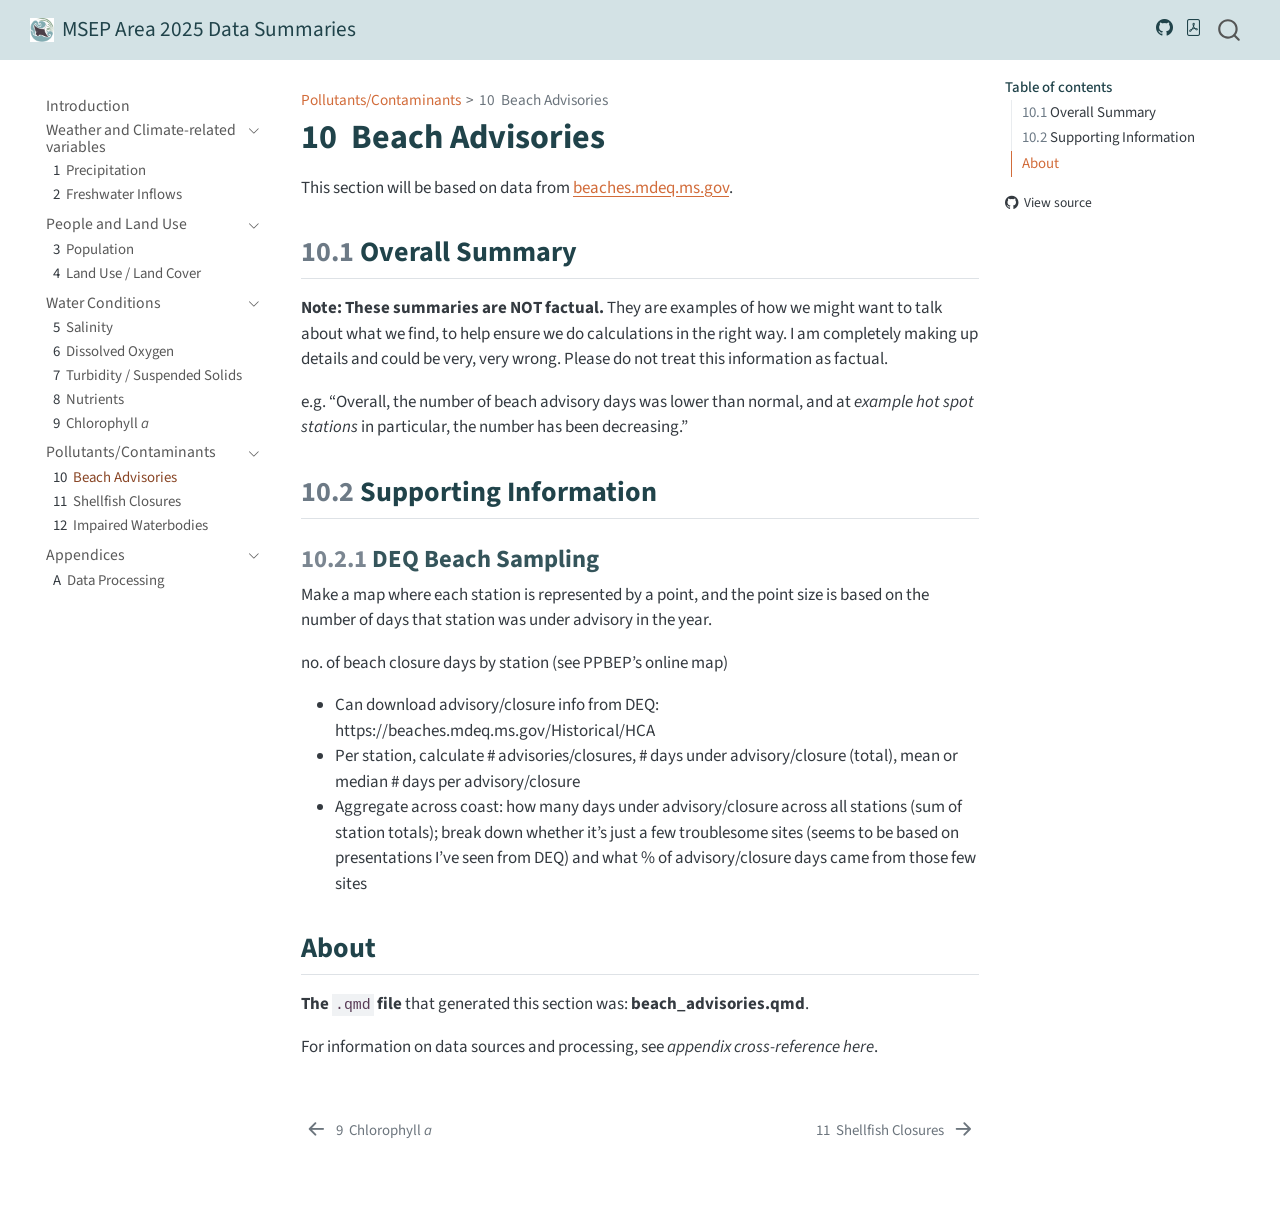
==== commit 0eb1663d: "small updates" ====
--- a/_book/beach_advisories.html
+++ b/_book/beach_advisories.html
@@ -319,7 +319,7 @@
 </section>
 <section id="about" class="level2 unnumbered">
 <h2 class="unnumbered anchored" data-anchor-id="about">About</h2>
-<p><strong>The <code>.qmd</code> file</strong> that generated this section was: <strong><code>r xfun::with_ext(knitr::current_input(), "qmd")</code></strong>.</p>
+<p><strong>The <code>.qmd</code> file</strong> that generated this section was: <strong>beach_advisories.qmd</strong>.</p>
 <p>For information on data sources and processing, see <em>appendix cross-reference here</em>.</p>
 
 
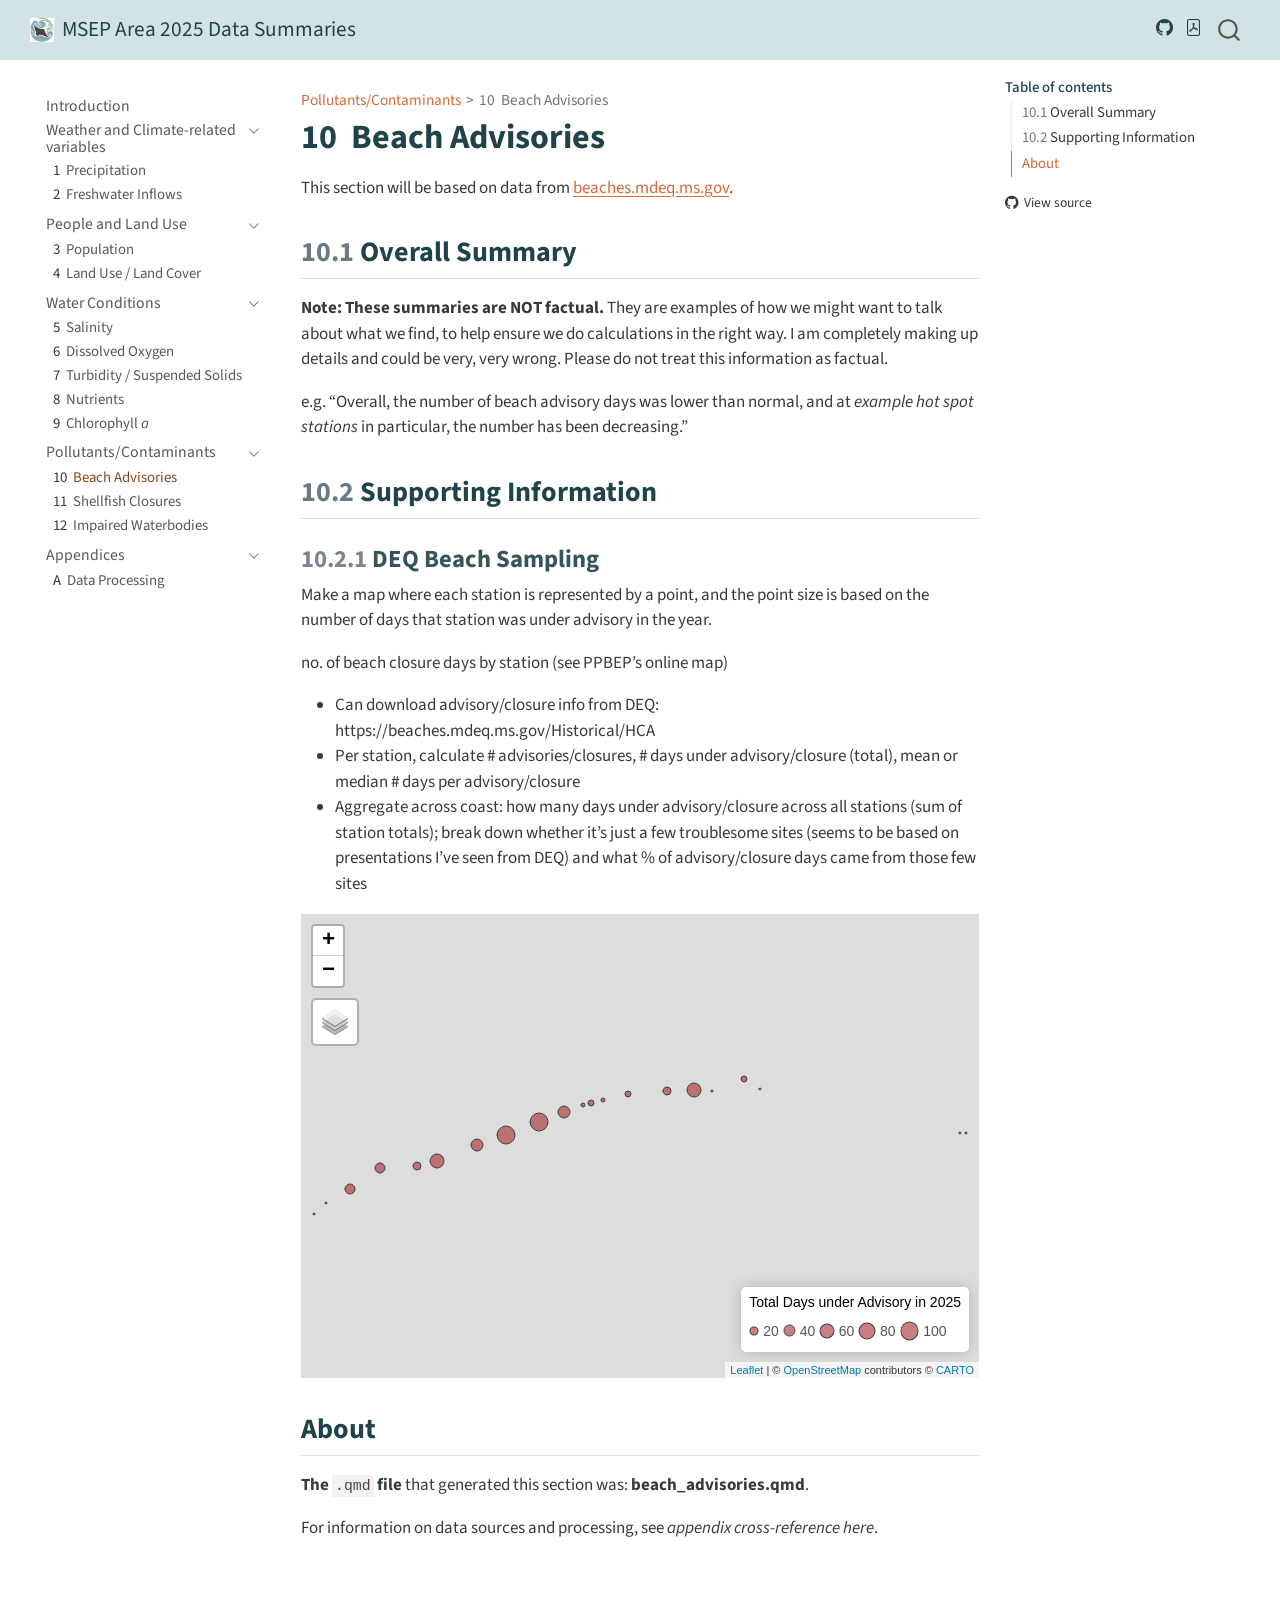
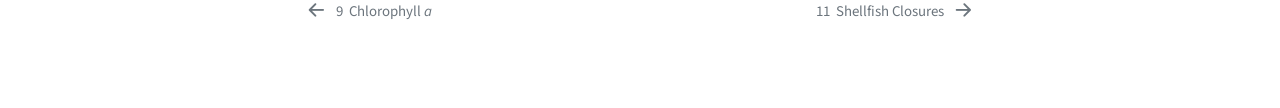
==== commit 16a8433a: "added 2025 beach advisory map" ====
--- a/_book/beach_advisories.html
+++ b/_book/beach_advisories.html
@@ -74,6 +74,30 @@
     "search-label": "Search"
   }
 }</script>
+<link href="site_libs/htmltools-fill-0.5.8.1/fill.css" rel="stylesheet">
+
+<script src="site_libs/htmlwidgets-1.6.4/htmlwidgets.js"></script>
+
+<script src="site_libs/jquery-3.6.0/jquery-3.6.0.min.js"></script>
+
+<link href="site_libs/leaflet-1.3.1/leaflet.css" rel="stylesheet">
+
+<script src="site_libs/leaflet-1.3.1/leaflet.js"></script>
+
+<link href="site_libs/leafletfix-1.0.0/leafletfix.css" rel="stylesheet">
+
+<script src="site_libs/proj4-2.6.2/proj4.min.js"></script>
+
+<script src="site_libs/Proj4Leaflet-1.0.1/proj4leaflet.js"></script>
+
+<link href="site_libs/rstudio_leaflet-1.3.1/rstudio_leaflet.css" rel="stylesheet">
+
+<script src="site_libs/leaflet-binding-2.2.3/leaflet.js"></script>
+
+<script src="site_libs/leaflet-providers-3.0.0/leaflet-providers.js"></script>
+
+<script src="site_libs/leaflet-providers-plugin-2.2.3/leaflet-providers-plugin.js"></script>
+
 
 
 <link rel="stylesheet" href="custom.css">
@@ -315,6 +339,13 @@
 <li>Per station, calculate # advisories/closures, # days under advisory/closure (total), mean or median # days per advisory/closure</li>
 <li>Aggregate across coast: how many days under advisory/closure across all stations (sum of station totals); break down whether it’s just a few troublesome sites (seems to be based on presentations I’ve seen from DEQ) and what % of advisory/closure days came from those few sites</li>
 </ul>
+<div class="cell">
+<div class="cell-output-display">
+<style>#legend01 { background: #FFFFFF; opacity: 1}</style>
+<div class="leaflet html-widget html-fill-item" id="htmlwidget-597176dc74f231f0c6ec" style="width:100%;height:464px;"></div>
+<script type="application/json" data-for="htmlwidget-597176dc74f231f0c6ec">{"x":{"options":{"crs":{"crsClass":"L.CRS.EPSG3857","code":null,"proj4def":null,"projectedBounds":null,"options":{}},"attributionControl":true},"calls":[{"method":"createMapPane","args":["tmap402",402]},{"method":"addLayersControl","args":[[],"summ_2025",{"collapsed":true,"autoZIndex":true,"position":"topleft"}]},{"method":"addProviderTiles","args":["CartoDB.Positron",null,"CartoDB.Positron",{"minZoom":0,"maxZoom":18,"maxNativeZoom":17,"tileSize":256,"subdomains":"abc","errorTileUrl":"","tms":false,"noWrap":false,"zoomOffset":0,"zoomReverse":false,"opacity":1,"zIndex":1,"detectRetina":false,"pane":"tilePane"}]},{"method":"addCircleMarkers","args":[[30.33994444,30.35516667,30.309,30.393347,30.32772222,30.36736111,30.30022222,30.27613889,30.39202778,30.3035,30.3772,30.40638889,30.38822222,30.375,30.38091667,30.246467,30.39225,30.39388889,30.34263889,30.25952778,30.34177778],[-89.15972222000001,-89.11458333,-89.25469443999999,-88.90155799999999,-89.19897222,-89.07972221999999,-89.33263889,-89.37361111,-88.93819444,-89.28169444,-89.04330833,-88.83333333,-88.99152778,-89.05391667000001,-89.02663889,-89.4233,-88.87636111,-88.81027778000001,-88.53541667,-89.40649999999999,-88.52777777999999],[9.1,9.012916657035428,7.376855698737776,6.645700364396015,6.216483464682156,6.216483464682156,5.328414398298992,5.178288005380415,3.767757954009254,3.661602563541452,3.201978554997936,3.201978554997936,2.664207199149496,2.349609896699166,2.175316068988597,0,0,0,0,0,0],["X0000019","X0000020","X0000017","X0000007","X0000018","X0000021","X0000015","X0000014","X0000006","X0000016","X0000003","X0000009","X0000005","X0000002","X0000004","X0000001","X0000008","X0000010","X0000011","X0000012","X0000013"],"summ_2025",{"interactive":false,"className":"","pane":"tmap402","stroke":true,"color":["#404040","#404040","#404040","#404040","#404040","#404040","#404040","#404040","#404040","#404040","#404040","#404040","#404040","#404040","#404040","#404040","#404040","#404040","#404040","#404040","#404040"],"weight":[1,1,1,1,1,1,1,1,1,1,1,1,1,1,1,1,1,1,1,1,1],"opacity":[1,1,1,1,1,1,1,1,1,1,1,1,1,1,1,1,1,1,1,1,1],"fill":true,"fillColor":["#A52A2A","#A52A2A","#A52A2A","#A52A2A","#A52A2A","#A52A2A","#A52A2A","#A52A2A","#A52A2A","#A52A2A","#A52A2A","#A52A2A","#A52A2A","#A52A2A","#A52A2A","#A52A2A","#A52A2A","#A52A2A","#A52A2A","#A52A2A","#A52A2A"],"fillOpacity":[0.6,0.6,0.6,0.6,0.6,0.6,0.6,0.6,0.6,0.6,0.6,0.6,0.6,0.6,0.6,0.6,0.6,0.6,0.6,0.6,0.6]},null,null,null,null,null,{"interactive":false,"permanent":false,"direction":"auto","opacity":1,"offset":[0,0],"textsize":"10px","textOnly":false,"className":"","sticky":true},null]},{"method":"addCircleMarkers","args":[[30.33994444,30.35516667,30.309,30.393347,30.32772222,30.36736111,30.30022222,30.27613889,30.39202778,30.3035,30.3772,30.40638889,30.38822222,30.375,30.38091667,30.246467,30.39225,30.39388889,30.34263889,30.25952778,30.34177778],[-89.15972222000001,-89.11458333,-89.25469443999999,-88.90155799999999,-89.19897222,-89.07972221999999,-89.33263889,-89.37361111,-88.93819444,-89.28169444,-89.04330833,-88.83333333,-88.99152778,-89.05391667000001,-89.02663889,-89.4233,-88.87636111,-88.81027778000001,-88.53541667,-89.40649999999999,-88.52777777999999],[9.1,9.012916657035428,7.376855698737776,6.645700364396015,6.216483464682156,6.216483464682156,6,6,6,6,6,6,6,6,6,6,6,6,6,6,6],["X0000019_1","X0000020_1","X0000017_1","X0000007_1","X0000018_1","X0000021_1","X0000015_1","X0000014_1","X0000006_1","X0000016_1","X0000003_1","X0000009_1","X0000005_1","X0000002_1","X0000004_1","X0000001_1","X0000008_1","X0000010_1","X0000011_1","X0000012_1","X0000013_1"],"summ_2025",{"interactive":true,"className":"","pane":"tmap402","stroke":false,"color":"#03F","weight":5,"opacity":0.5,"fill":true,"fillColor":"#03F","fillOpacity":0},null,null,["<style> div.leaflet-popup-content {width:auto !important;}<\/style><div class=\"tmap-popup\" style=\"max-height:25em;overflow-y:auto;overflow-x:hidden;padding-right:0px;\"><table class=\"tmap-popup-table\"><thead><tr><th class=\"tmap-popup-title\" colspan=\"2\" style=\"text-align:left;\"><\/th><\/tr><\/thead><tr><td class=\"tmap-popup-label\" style=\"text-align:left; color:#888888;\"><nobr>station<\/nobr><\/td><td class=\"tmap-popup-value\" style=\"text-align:right;\"><nobr>7A<\/nobr><\/td><\/tr><tr><td class=\"tmap-popup-label\" style=\"text-align:left; color:#888888;\"><nobr>n_advs<\/nobr><\/td><td class=\"tmap-popup-value\" style=\"text-align:right;\"><nobr>3<\/nobr><\/td><\/tr><tr><td class=\"tmap-popup-label\" style=\"text-align:left; color:#888888;\"><nobr>days_advs_2025<\/nobr><\/td><td class=\"tmap-popup-value\" style=\"text-align:right;\"><nobr>105<\/nobr><\/td><\/tr><tr><td class=\"tmap-popup-label\" style=\"text-align:left; color:#888888;\"><nobr>days_per_advs_min<\/nobr><\/td><td class=\"tmap-popup-value\" style=\"text-align:right;\"><nobr>7.00<\/nobr><\/td><\/tr><tr><td class=\"tmap-popup-label\" style=\"text-align:left; color:#888888;\"><nobr>days_per_advs_median<\/nobr><\/td><td class=\"tmap-popup-value\" style=\"text-align:right;\"><nobr>14.00<\/nobr><\/td><\/tr><tr><td class=\"tmap-popup-label\" style=\"text-align:left; color:#888888;\"><nobr>days_per_advs_mean<\/nobr><\/td><td class=\"tmap-popup-value\" style=\"text-align:right;\"><nobr>35.00<\/nobr><\/td><\/tr><tr><td class=\"tmap-popup-label\" style=\"text-align:left; color:#888888;\"><nobr>days_per_advs_max<\/nobr><\/td><td class=\"tmap-popup-value\" style=\"text-align:right;\"><nobr>84.00<\/nobr><\/td><\/tr><tr><td class=\"tmap-popup-label\" style=\"text-align:left; color:#888888;\"><nobr>WQXStation<\/nobr><\/td><td class=\"tmap-popup-value\" style=\"text-align:right;\"><nobr>21MSWQ_WQX-640MSDB07<\/nobr><\/td><\/tr><tr><td class=\"tmap-popup-label\" style=\"text-align:left; color:#888888;\"><nobr>StationName<\/nobr><\/td><td class=\"tmap-popup-value\" style=\"text-align:right;\"><nobr>Long Beach<\/nobr><\/td><\/tr><\/table><\/div>","<style> div.leaflet-popup-content {width:auto !important;}<\/style><div class=\"tmap-popup\" style=\"max-height:25em;overflow-y:auto;overflow-x:hidden;padding-right:0px;\"><table class=\"tmap-popup-table\"><thead><tr><th class=\"tmap-popup-title\" colspan=\"2\" style=\"text-align:left;\"><\/th><\/tr><\/thead><tr><td class=\"tmap-popup-label\" style=\"text-align:left; color:#888888;\"><nobr>station<\/nobr><\/td><td class=\"tmap-popup-value\" style=\"text-align:right;\"><nobr>8<\/nobr><\/td><\/tr><tr><td class=\"tmap-popup-label\" style=\"text-align:left; color:#888888;\"><nobr>n_advs<\/nobr><\/td><td class=\"tmap-popup-value\" style=\"text-align:right;\"><nobr>4<\/nobr><\/td><\/tr><tr><td class=\"tmap-popup-label\" style=\"text-align:left; color:#888888;\"><nobr>days_advs_2025<\/nobr><\/td><td class=\"tmap-popup-value\" style=\"text-align:right;\"><nobr>103<\/nobr><\/td><\/tr><tr><td class=\"tmap-popup-label\" style=\"text-align:left; color:#888888;\"><nobr>days_per_advs_min<\/nobr><\/td><td class=\"tmap-popup-value\" style=\"text-align:right;\"><nobr>7.00<\/nobr><\/td><\/tr><tr><td class=\"tmap-popup-label\" style=\"text-align:left; color:#888888;\"><nobr>days_per_advs_median<\/nobr><\/td><td class=\"tmap-popup-value\" style=\"text-align:right;\"><nobr>20.00<\/nobr><\/td><\/tr><tr><td class=\"tmap-popup-label\" style=\"text-align:left; color:#888888;\"><nobr>days_per_advs_mean<\/nobr><\/td><td class=\"tmap-popup-value\" style=\"text-align:right;\"><nobr>26.00<\/nobr><\/td><\/tr><tr><td class=\"tmap-popup-label\" style=\"text-align:left; color:#888888;\"><nobr>days_per_advs_max<\/nobr><\/td><td class=\"tmap-popup-value\" style=\"text-align:right;\"><nobr>56.00<\/nobr><\/td><\/tr><tr><td class=\"tmap-popup-label\" style=\"text-align:left; color:#888888;\"><nobr>WQXStation<\/nobr><\/td><td class=\"tmap-popup-value\" style=\"text-align:right;\"><nobr>21MSWQ_WQX-640MSDB08<\/nobr><\/td><\/tr><tr><td class=\"tmap-popup-label\" style=\"text-align:left; color:#888888;\"><nobr>StationName<\/nobr><\/td><td class=\"tmap-popup-value\" style=\"text-align:right;\"><nobr>Gulfport West Beach<\/nobr><\/td><\/tr><\/table><\/div>","<style> div.leaflet-popup-content {width:auto !important;}<\/style><div class=\"tmap-popup\" style=\"max-height:25em;overflow-y:auto;overflow-x:hidden;padding-right:0px;\"><table class=\"tmap-popup-table\"><thead><tr><th class=\"tmap-popup-title\" colspan=\"2\" style=\"text-align:left;\"><\/th><\/tr><\/thead><tr><td class=\"tmap-popup-label\" style=\"text-align:left; color:#888888;\"><nobr>station<\/nobr><\/td><td class=\"tmap-popup-value\" style=\"text-align:right;\"><nobr>6<\/nobr><\/td><\/tr><tr><td class=\"tmap-popup-label\" style=\"text-align:left; color:#888888;\"><nobr>n_advs<\/nobr><\/td><td class=\"tmap-popup-value\" style=\"text-align:right;\"><nobr>4<\/nobr><\/td><\/tr><tr><td class=\"tmap-popup-label\" style=\"text-align:left; color:#888888;\"><nobr>days_advs_2025<\/nobr><\/td><td class=\"tmap-popup-value\" style=\"text-align:right;\"><nobr>69<\/nobr><\/td><\/tr><tr><td class=\"tmap-popup-label\" style=\"text-align:left; color:#888888;\"><nobr>days_per_advs_min<\/nobr><\/td><td class=\"tmap-popup-value\" style=\"text-align:right;\"><nobr>6.00<\/nobr><\/td><\/tr><tr><td class=\"tmap-popup-label\" style=\"text-align:left; color:#888888;\"><nobr>days_per_advs_median<\/nobr><\/td><td class=\"tmap-popup-value\" style=\"text-align:right;\"><nobr>10.00<\/nobr><\/td><\/tr><tr><td class=\"tmap-popup-label\" style=\"text-align:left; color:#888888;\"><nobr>days_per_advs_mean<\/nobr><\/td><td class=\"tmap-popup-value\" style=\"text-align:right;\"><nobr>17.00<\/nobr><\/td><\/tr><tr><td class=\"tmap-popup-label\" style=\"text-align:left; color:#888888;\"><nobr>days_per_advs_max<\/nobr><\/td><td class=\"tmap-popup-value\" style=\"text-align:right;\"><nobr>42.00<\/nobr><\/td><\/tr><tr><td class=\"tmap-popup-label\" style=\"text-align:left; color:#888888;\"><nobr>WQXStation<\/nobr><\/td><td class=\"tmap-popup-value\" style=\"text-align:right;\"><nobr>21MSWQ_WQX-640MSDB05<\/nobr><\/td><\/tr><tr><td class=\"tmap-popup-label\" style=\"text-align:left; color:#888888;\"><nobr>StationName<\/nobr><\/td><td class=\"tmap-popup-value\" style=\"text-align:right;\"><nobr>Pass Christian Central Beach<\/nobr><\/td><\/tr><\/table><\/div>","<style> div.leaflet-popup-content {width:auto !important;}<\/style><div class=\"tmap-popup\" style=\"max-height:25em;overflow-y:auto;overflow-x:hidden;padding-right:0px;\"><table class=\"tmap-popup-table\"><thead><tr><th class=\"tmap-popup-title\" colspan=\"2\" style=\"text-align:left;\"><\/th><\/tr><\/thead><tr><td class=\"tmap-popup-label\" style=\"text-align:left; color:#888888;\"><nobr>station<\/nobr><\/td><td class=\"tmap-popup-value\" style=\"text-align:right;\"><nobr>12B<\/nobr><\/td><\/tr><tr><td class=\"tmap-popup-label\" style=\"text-align:left; color:#888888;\"><nobr>n_advs<\/nobr><\/td><td class=\"tmap-popup-value\" style=\"text-align:right;\"><nobr>5<\/nobr><\/td><\/tr><tr><td class=\"tmap-popup-label\" style=\"text-align:left; color:#888888;\"><nobr>days_advs_2025<\/nobr><\/td><td class=\"tmap-popup-value\" style=\"text-align:right;\"><nobr>56<\/nobr><\/td><\/tr><tr><td class=\"tmap-popup-label\" style=\"text-align:left; color:#888888;\"><nobr>days_per_advs_min<\/nobr><\/td><td class=\"tmap-popup-value\" style=\"text-align:right;\"><nobr>5.00<\/nobr><\/td><\/tr><tr><td class=\"tmap-popup-label\" style=\"text-align:left; color:#888888;\"><nobr>days_per_advs_median<\/nobr><\/td><td class=\"tmap-popup-value\" style=\"text-align:right;\"><nobr>9.00<\/nobr><\/td><\/tr><tr><td class=\"tmap-popup-label\" style=\"text-align:left; color:#888888;\"><nobr>days_per_advs_mean<\/nobr><\/td><td class=\"tmap-popup-value\" style=\"text-align:right;\"><nobr>11.00<\/nobr><\/td><\/tr><tr><td class=\"tmap-popup-label\" style=\"text-align:left; color:#888888;\"><nobr>days_per_advs_max<\/nobr><\/td><td class=\"tmap-popup-value\" style=\"text-align:right;\"><nobr>26.00<\/nobr><\/td><\/tr><tr><td class=\"tmap-popup-label\" style=\"text-align:left; color:#888888;\"><nobr>WQXStation<\/nobr><\/td><td class=\"tmap-popup-value\" style=\"text-align:right;\"><nobr>21MSWQ_WQX-640MSDB20<\/nobr><\/td><\/tr><tr><td class=\"tmap-popup-label\" style=\"text-align:left; color:#888888;\"><nobr>StationName<\/nobr><\/td><td class=\"tmap-popup-value\" style=\"text-align:right;\"><nobr>Biloxi East Central Beach<\/nobr><\/td><\/tr><\/table><\/div>","<style> div.leaflet-popup-content {width:auto !important;}<\/style><div class=\"tmap-popup\" style=\"max-height:25em;overflow-y:auto;overflow-x:hidden;padding-right:0px;\"><table class=\"tmap-popup-table\"><thead><tr><th class=\"tmap-popup-title\" colspan=\"2\" style=\"text-align:left;\"><\/th><\/tr><\/thead><tr><td class=\"tmap-popup-label\" style=\"text-align:left; color:#888888;\"><nobr>station<\/nobr><\/td><td class=\"tmap-popup-value\" style=\"text-align:right;\"><nobr>7<\/nobr><\/td><\/tr><tr><td class=\"tmap-popup-label\" style=\"text-align:left; color:#888888;\"><nobr>n_advs<\/nobr><\/td><td class=\"tmap-popup-value\" style=\"text-align:right;\"><nobr>1<\/nobr><\/td><\/tr><tr><td class=\"tmap-popup-label\" style=\"text-align:left; color:#888888;\"><nobr>days_advs_2025<\/nobr><\/td><td class=\"tmap-popup-value\" style=\"text-align:right;\"><nobr>49<\/nobr><\/td><\/tr><tr><td class=\"tmap-popup-label\" style=\"text-align:left; color:#888888;\"><nobr>days_per_advs_min<\/nobr><\/td><td class=\"tmap-popup-value\" style=\"text-align:right;\"><nobr>49.00<\/nobr><\/td><\/tr><tr><td class=\"tmap-popup-label\" style=\"text-align:left; color:#888888;\"><nobr>days_per_advs_median<\/nobr><\/td><td class=\"tmap-popup-value\" style=\"text-align:right;\"><nobr>49.00<\/nobr><\/td><\/tr><tr><td class=\"tmap-popup-label\" style=\"text-align:left; color:#888888;\"><nobr>days_per_advs_mean<\/nobr><\/td><td class=\"tmap-popup-value\" style=\"text-align:right;\"><nobr>49.00<\/nobr><\/td><\/tr><tr><td class=\"tmap-popup-label\" style=\"text-align:left; color:#888888;\"><nobr>days_per_advs_max<\/nobr><\/td><td class=\"tmap-popup-value\" style=\"text-align:right;\"><nobr>49.00<\/nobr><\/td><\/tr><tr><td class=\"tmap-popup-label\" style=\"text-align:left; color:#888888;\"><nobr>WQXStation<\/nobr><\/td><td class=\"tmap-popup-value\" style=\"text-align:right;\"><nobr>21MSWQ_WQX-640MSDB06<\/nobr><\/td><\/tr><tr><td class=\"tmap-popup-label\" style=\"text-align:left; color:#888888;\"><nobr>StationName<\/nobr><\/td><td class=\"tmap-popup-value\" style=\"text-align:right;\"><nobr>Pass Christian East Beach<\/nobr><\/td><\/tr><\/table><\/div>","<style> div.leaflet-popup-content {width:auto !important;}<\/style><div class=\"tmap-popup\" style=\"max-height:25em;overflow-y:auto;overflow-x:hidden;padding-right:0px;\"><table class=\"tmap-popup-table\"><thead><tr><th class=\"tmap-popup-title\" colspan=\"2\" style=\"text-align:left;\"><\/th><\/tr><\/thead><tr><td class=\"tmap-popup-label\" style=\"text-align:left; color:#888888;\"><nobr>station<\/nobr><\/td><td class=\"tmap-popup-value\" style=\"text-align:right;\"><nobr>9<\/nobr><\/td><\/tr><tr><td class=\"tmap-popup-label\" style=\"text-align:left; color:#888888;\"><nobr>n_advs<\/nobr><\/td><td class=\"tmap-popup-value\" style=\"text-align:right;\"><nobr>3<\/nobr><\/td><\/tr><tr><td class=\"tmap-popup-label\" style=\"text-align:left; color:#888888;\"><nobr>days_advs_2025<\/nobr><\/td><td class=\"tmap-popup-value\" style=\"text-align:right;\"><nobr>49<\/nobr><\/td><\/tr><tr><td class=\"tmap-popup-label\" style=\"text-align:left; color:#888888;\"><nobr>days_per_advs_min<\/nobr><\/td><td class=\"tmap-popup-value\" style=\"text-align:right;\"><nobr>6.00<\/nobr><\/td><\/tr><tr><td class=\"tmap-popup-label\" style=\"text-align:left; color:#888888;\"><nobr>days_per_advs_median<\/nobr><\/td><td class=\"tmap-popup-value\" style=\"text-align:right;\"><nobr>8.00<\/nobr><\/td><\/tr><tr><td class=\"tmap-popup-label\" style=\"text-align:left; color:#888888;\"><nobr>days_per_advs_mean<\/nobr><\/td><td class=\"tmap-popup-value\" style=\"text-align:right;\"><nobr>16.00<\/nobr><\/td><\/tr><tr><td class=\"tmap-popup-label\" style=\"text-align:left; color:#888888;\"><nobr>days_per_advs_max<\/nobr><\/td><td class=\"tmap-popup-value\" style=\"text-align:right;\"><nobr>35.00<\/nobr><\/td><\/tr><tr><td class=\"tmap-popup-label\" style=\"text-align:left; color:#888888;\"><nobr>WQXStation<\/nobr><\/td><td class=\"tmap-popup-value\" style=\"text-align:right;\"><nobr>21MSWQ_WQX-640MSDB09<\/nobr><\/td><\/tr><tr><td class=\"tmap-popup-label\" style=\"text-align:left; color:#888888;\"><nobr>StationName<\/nobr><\/td><td class=\"tmap-popup-value\" style=\"text-align:right;\"><nobr>Gulfport Harbor Beach<\/nobr><\/td><\/tr><\/table><\/div>","<style> div.leaflet-popup-content {width:auto !important;}<\/style><div class=\"tmap-popup\" style=\"max-height:25em;overflow-y:auto;overflow-x:hidden;padding-right:0px;\"><table class=\"tmap-popup-table\"><thead><tr><th class=\"tmap-popup-title\" colspan=\"2\" style=\"text-align:left;\"><\/th><\/tr><\/thead><tr><td class=\"tmap-popup-label\" style=\"text-align:left; color:#888888;\"><nobr>station<\/nobr><\/td><td class=\"tmap-popup-value\" style=\"text-align:right;\"><nobr>4<\/nobr><\/td><\/tr><tr><td class=\"tmap-popup-label\" style=\"text-align:left; color:#888888;\"><nobr>n_advs<\/nobr><\/td><td class=\"tmap-popup-value\" style=\"text-align:right;\"><nobr>4<\/nobr><\/td><\/tr><tr><td class=\"tmap-popup-label\" style=\"text-align:left; color:#888888;\"><nobr>days_advs_2025<\/nobr><\/td><td class=\"tmap-popup-value\" style=\"text-align:right;\"><nobr>36<\/nobr><\/td><\/tr><tr><td class=\"tmap-popup-label\" style=\"text-align:left; color:#888888;\"><nobr>days_per_advs_min<\/nobr><\/td><td class=\"tmap-popup-value\" style=\"text-align:right;\"><nobr>7.00<\/nobr><\/td><\/tr><tr><td class=\"tmap-popup-label\" style=\"text-align:left; color:#888888;\"><nobr>days_per_advs_median<\/nobr><\/td><td class=\"tmap-popup-value\" style=\"text-align:right;\"><nobr>8.00<\/nobr><\/td><\/tr><tr><td class=\"tmap-popup-label\" style=\"text-align:left; color:#888888;\"><nobr>days_per_advs_mean<\/nobr><\/td><td class=\"tmap-popup-value\" style=\"text-align:right;\"><nobr>9.00<\/nobr><\/td><\/tr><tr><td class=\"tmap-popup-label\" style=\"text-align:left; color:#888888;\"><nobr>days_per_advs_max<\/nobr><\/td><td class=\"tmap-popup-value\" style=\"text-align:right;\"><nobr>14.00<\/nobr><\/td><\/tr><tr><td class=\"tmap-popup-label\" style=\"text-align:left; color:#888888;\"><nobr>WQXStation<\/nobr><\/td><td class=\"tmap-popup-value\" style=\"text-align:right;\"><nobr>21MSWQ_WQX-640MSDB03<\/nobr><\/td><\/tr><tr><td class=\"tmap-popup-label\" style=\"text-align:left; color:#888888;\"><nobr>StationName<\/nobr><\/td><td class=\"tmap-popup-value\" style=\"text-align:right;\"><nobr>Bay St Louis Beach<\/nobr><\/td><\/tr><\/table><\/div>","<style> div.leaflet-popup-content {width:auto !important;}<\/style><div class=\"tmap-popup\" style=\"max-height:25em;overflow-y:auto;overflow-x:hidden;padding-right:0px;\"><table class=\"tmap-popup-table\"><thead><tr><th class=\"tmap-popup-title\" colspan=\"2\" style=\"text-align:left;\"><\/th><\/tr><\/thead><tr><td class=\"tmap-popup-label\" style=\"text-align:left; color:#888888;\"><nobr>station<\/nobr><\/td><td class=\"tmap-popup-value\" style=\"text-align:right;\"><nobr>3<\/nobr><\/td><\/tr><tr><td class=\"tmap-popup-label\" style=\"text-align:left; color:#888888;\"><nobr>n_advs<\/nobr><\/td><td class=\"tmap-popup-value\" style=\"text-align:right;\"><nobr>2<\/nobr><\/td><\/tr><tr><td class=\"tmap-popup-label\" style=\"text-align:left; color:#888888;\"><nobr>days_advs_2025<\/nobr><\/td><td class=\"tmap-popup-value\" style=\"text-align:right;\"><nobr>34<\/nobr><\/td><\/tr><tr><td class=\"tmap-popup-label\" style=\"text-align:left; color:#888888;\"><nobr>days_per_advs_min<\/nobr><\/td><td class=\"tmap-popup-value\" style=\"text-align:right;\"><nobr>13.00<\/nobr><\/td><\/tr><tr><td class=\"tmap-popup-label\" style=\"text-align:left; color:#888888;\"><nobr>days_per_advs_median<\/nobr><\/td><td class=\"tmap-popup-value\" style=\"text-align:right;\"><nobr>17.00<\/nobr><\/td><\/tr><tr><td class=\"tmap-popup-label\" style=\"text-align:left; color:#888888;\"><nobr>days_per_advs_mean<\/nobr><\/td><td class=\"tmap-popup-value\" style=\"text-align:right;\"><nobr>17.00<\/nobr><\/td><\/tr><tr><td class=\"tmap-popup-label\" style=\"text-align:left; color:#888888;\"><nobr>days_per_advs_max<\/nobr><\/td><td class=\"tmap-popup-value\" style=\"text-align:right;\"><nobr>21.00<\/nobr><\/td><\/tr><tr><td class=\"tmap-popup-label\" style=\"text-align:left; color:#888888;\"><nobr>WQXStation<\/nobr><\/td><td class=\"tmap-popup-value\" style=\"text-align:right;\"><nobr>21MSWQ_WQX-640MSDB02<\/nobr><\/td><\/tr><tr><td class=\"tmap-popup-label\" style=\"text-align:left; color:#888888;\"><nobr>StationName<\/nobr><\/td><td class=\"tmap-popup-value\" style=\"text-align:right;\"><nobr>Waveland Beach<\/nobr><\/td><\/tr><\/table><\/div>","<style> div.leaflet-popup-content {width:auto !important;}<\/style><div class=\"tmap-popup\" style=\"max-height:25em;overflow-y:auto;overflow-x:hidden;padding-right:0px;\"><table class=\"tmap-popup-table\"><thead><tr><th class=\"tmap-popup-title\" colspan=\"2\" style=\"text-align:left;\"><\/th><\/tr><\/thead><tr><td class=\"tmap-popup-label\" style=\"text-align:left; color:#888888;\"><nobr>station<\/nobr><\/td><td class=\"tmap-popup-value\" style=\"text-align:right;\"><nobr>12A<\/nobr><\/td><\/tr><tr><td class=\"tmap-popup-label\" style=\"text-align:left; color:#888888;\"><nobr>n_advs<\/nobr><\/td><td class=\"tmap-popup-value\" style=\"text-align:right;\"><nobr>2<\/nobr><\/td><\/tr><tr><td class=\"tmap-popup-label\" style=\"text-align:left; color:#888888;\"><nobr>days_advs_2025<\/nobr><\/td><td class=\"tmap-popup-value\" style=\"text-align:right;\"><nobr>18<\/nobr><\/td><\/tr><tr><td class=\"tmap-popup-label\" style=\"text-align:left; color:#888888;\"><nobr>days_per_advs_min<\/nobr><\/td><td class=\"tmap-popup-value\" style=\"text-align:right;\"><nobr>9.00<\/nobr><\/td><\/tr><tr><td class=\"tmap-popup-label\" style=\"text-align:left; color:#888888;\"><nobr>days_per_advs_median<\/nobr><\/td><td class=\"tmap-popup-value\" style=\"text-align:right;\"><nobr>9.00<\/nobr><\/td><\/tr><tr><td class=\"tmap-popup-label\" style=\"text-align:left; color:#888888;\"><nobr>days_per_advs_mean<\/nobr><\/td><td class=\"tmap-popup-value\" style=\"text-align:right;\"><nobr>9.00<\/nobr><\/td><\/tr><tr><td class=\"tmap-popup-label\" style=\"text-align:left; color:#888888;\"><nobr>days_per_advs_max<\/nobr><\/td><td class=\"tmap-popup-value\" style=\"text-align:right;\"><nobr>9.00<\/nobr><\/td><\/tr><tr><td class=\"tmap-popup-label\" style=\"text-align:left; color:#888888;\"><nobr>WQXStation<\/nobr><\/td><td class=\"tmap-popup-value\" style=\"text-align:right;\"><nobr>21MSWQ_WQX-640MSDB12A<\/nobr><\/td><\/tr><tr><td class=\"tmap-popup-label\" style=\"text-align:left; color:#888888;\"><nobr>StationName<\/nobr><\/td><td class=\"tmap-popup-value\" style=\"text-align:right;\"><nobr>Biloxi West Central Beach<\/nobr><\/td><\/tr><\/table><\/div>","<style> div.leaflet-popup-content {width:auto !important;}<\/style><div class=\"tmap-popup\" style=\"max-height:25em;overflow-y:auto;overflow-x:hidden;padding-right:0px;\"><table class=\"tmap-popup-table\"><thead><tr><th class=\"tmap-popup-title\" colspan=\"2\" style=\"text-align:left;\"><\/th><\/tr><\/thead><tr><td class=\"tmap-popup-label\" style=\"text-align:left; color:#888888;\"><nobr>station<\/nobr><\/td><td class=\"tmap-popup-value\" style=\"text-align:right;\"><nobr>5<\/nobr><\/td><\/tr><tr><td class=\"tmap-popup-label\" style=\"text-align:left; color:#888888;\"><nobr>n_advs<\/nobr><\/td><td class=\"tmap-popup-value\" style=\"text-align:right;\"><nobr>2<\/nobr><\/td><\/tr><tr><td class=\"tmap-popup-label\" style=\"text-align:left; color:#888888;\"><nobr>days_advs_2025<\/nobr><\/td><td class=\"tmap-popup-value\" style=\"text-align:right;\"><nobr>17<\/nobr><\/td><\/tr><tr><td class=\"tmap-popup-label\" style=\"text-align:left; color:#888888;\"><nobr>days_per_advs_min<\/nobr><\/td><td class=\"tmap-popup-value\" style=\"text-align:right;\"><nobr>8.00<\/nobr><\/td><\/tr><tr><td class=\"tmap-popup-label\" style=\"text-align:left; color:#888888;\"><nobr>days_per_advs_median<\/nobr><\/td><td class=\"tmap-popup-value\" style=\"text-align:right;\"><nobr>8.00<\/nobr><\/td><\/tr><tr><td class=\"tmap-popup-label\" style=\"text-align:left; color:#888888;\"><nobr>days_per_advs_mean<\/nobr><\/td><td class=\"tmap-popup-value\" style=\"text-align:right;\"><nobr>8.00<\/nobr><\/td><\/tr><tr><td class=\"tmap-popup-label\" style=\"text-align:left; color:#888888;\"><nobr>days_per_advs_max<\/nobr><\/td><td class=\"tmap-popup-value\" style=\"text-align:right;\"><nobr>9.00<\/nobr><\/td><\/tr><tr><td class=\"tmap-popup-label\" style=\"text-align:left; color:#888888;\"><nobr>WQXStation<\/nobr><\/td><td class=\"tmap-popup-value\" style=\"text-align:right;\"><nobr>21MSWQ_WQX-640MSDB04<\/nobr><\/td><\/tr><tr><td class=\"tmap-popup-label\" style=\"text-align:left; color:#888888;\"><nobr>StationName<\/nobr><\/td><td class=\"tmap-popup-value\" style=\"text-align:right;\"><nobr>Pass Christian West Beach<\/nobr><\/td><\/tr><\/table><\/div>","<style> div.leaflet-popup-content {width:auto !important;}<\/style><div class=\"tmap-popup\" style=\"max-height:25em;overflow-y:auto;overflow-x:hidden;padding-right:0px;\"><table class=\"tmap-popup-table\"><thead><tr><th class=\"tmap-popup-title\" colspan=\"2\" style=\"text-align:left;\"><\/th><\/tr><\/thead><tr><td class=\"tmap-popup-label\" style=\"text-align:left; color:#888888;\"><nobr>station<\/nobr><\/td><td class=\"tmap-popup-value\" style=\"text-align:right;\"><nobr>10B<\/nobr><\/td><\/tr><tr><td class=\"tmap-popup-label\" style=\"text-align:left; color:#888888;\"><nobr>n_advs<\/nobr><\/td><td class=\"tmap-popup-value\" style=\"text-align:right;\"><nobr>2<\/nobr><\/td><\/tr><tr><td class=\"tmap-popup-label\" style=\"text-align:left; color:#888888;\"><nobr>days_advs_2025<\/nobr><\/td><td class=\"tmap-popup-value\" style=\"text-align:right;\"><nobr>13<\/nobr><\/td><\/tr><tr><td class=\"tmap-popup-label\" style=\"text-align:left; color:#888888;\"><nobr>days_per_advs_min<\/nobr><\/td><td class=\"tmap-popup-value\" style=\"text-align:right;\"><nobr>6.00<\/nobr><\/td><\/tr><tr><td class=\"tmap-popup-label\" style=\"text-align:left; color:#888888;\"><nobr>days_per_advs_median<\/nobr><\/td><td class=\"tmap-popup-value\" style=\"text-align:right;\"><nobr>6.00<\/nobr><\/td><\/tr><tr><td class=\"tmap-popup-label\" style=\"text-align:left; color:#888888;\"><nobr>days_per_advs_mean<\/nobr><\/td><td class=\"tmap-popup-value\" style=\"text-align:right;\"><nobr>6.00<\/nobr><\/td><\/tr><tr><td class=\"tmap-popup-label\" style=\"text-align:left; color:#888888;\"><nobr>days_per_advs_max<\/nobr><\/td><td class=\"tmap-popup-value\" style=\"text-align:right;\"><nobr>7.00<\/nobr><\/td><\/tr><tr><td class=\"tmap-popup-label\" style=\"text-align:left; color:#888888;\"><nobr>WQXStation<\/nobr><\/td><td class=\"tmap-popup-value\" style=\"text-align:right;\"><nobr>21MSWQ_WQX-640MSDB10B<\/nobr><\/td><\/tr><tr><td class=\"tmap-popup-label\" style=\"text-align:left; color:#888888;\"><nobr>StationName<\/nobr><\/td><td class=\"tmap-popup-value\" style=\"text-align:right;\"><nobr>Courthouse Road Beach<\/nobr><\/td><\/tr><\/table><\/div>","<style> div.leaflet-popup-content {width:auto !important;}<\/style><div class=\"tmap-popup\" style=\"max-height:25em;overflow-y:auto;overflow-x:hidden;padding-right:0px;\"><table class=\"tmap-popup-table\"><thead><tr><th class=\"tmap-popup-title\" colspan=\"2\" style=\"text-align:left;\"><\/th><\/tr><\/thead><tr><td class=\"tmap-popup-label\" style=\"text-align:left; color:#888888;\"><nobr>station<\/nobr><\/td><td class=\"tmap-popup-value\" style=\"text-align:right;\"><nobr>14<\/nobr><\/td><\/tr><tr><td class=\"tmap-popup-label\" style=\"text-align:left; color:#888888;\"><nobr>n_advs<\/nobr><\/td><td class=\"tmap-popup-value\" style=\"text-align:right;\"><nobr>1<\/nobr><\/td><\/tr><tr><td class=\"tmap-popup-label\" style=\"text-align:left; color:#888888;\"><nobr>days_advs_2025<\/nobr><\/td><td class=\"tmap-popup-value\" style=\"text-align:right;\"><nobr>13<\/nobr><\/td><\/tr><tr><td class=\"tmap-popup-label\" style=\"text-align:left; color:#888888;\"><nobr>days_per_advs_min<\/nobr><\/td><td class=\"tmap-popup-value\" style=\"text-align:right;\"><nobr>13.00<\/nobr><\/td><\/tr><tr><td class=\"tmap-popup-label\" style=\"text-align:left; color:#888888;\"><nobr>days_per_advs_median<\/nobr><\/td><td class=\"tmap-popup-value\" style=\"text-align:right;\"><nobr>13.00<\/nobr><\/td><\/tr><tr><td class=\"tmap-popup-label\" style=\"text-align:left; color:#888888;\"><nobr>days_per_advs_mean<\/nobr><\/td><td class=\"tmap-popup-value\" style=\"text-align:right;\"><nobr>13.00<\/nobr><\/td><\/tr><tr><td class=\"tmap-popup-label\" style=\"text-align:left; color:#888888;\"><nobr>days_per_advs_max<\/nobr><\/td><td class=\"tmap-popup-value\" style=\"text-align:right;\"><nobr>13.00<\/nobr><\/td><\/tr><tr><td class=\"tmap-popup-label\" style=\"text-align:left; color:#888888;\"><nobr>WQXStation<\/nobr><\/td><td class=\"tmap-popup-value\" style=\"text-align:right;\"><nobr>21MSWQ_WQX-640BBYB01<\/nobr><\/td><\/tr><tr><td class=\"tmap-popup-label\" style=\"text-align:left; color:#888888;\"><nobr>StationName<\/nobr><\/td><td class=\"tmap-popup-value\" style=\"text-align:right;\"><nobr>Front Beach<\/nobr><\/td><\/tr><\/table><\/div>","<style> div.leaflet-popup-content {width:auto !important;}<\/style><div class=\"tmap-popup\" style=\"max-height:25em;overflow-y:auto;overflow-x:hidden;padding-right:0px;\"><table class=\"tmap-popup-table\"><thead><tr><th class=\"tmap-popup-title\" colspan=\"2\" style=\"text-align:left;\"><\/th><\/tr><\/thead><tr><td class=\"tmap-popup-label\" style=\"text-align:left; color:#888888;\"><nobr>station<\/nobr><\/td><td class=\"tmap-popup-value\" style=\"text-align:right;\"><nobr>11A<\/nobr><\/td><\/tr><tr><td class=\"tmap-popup-label\" style=\"text-align:left; color:#888888;\"><nobr>n_advs<\/nobr><\/td><td class=\"tmap-popup-value\" style=\"text-align:right;\"><nobr>1<\/nobr><\/td><\/tr><tr><td class=\"tmap-popup-label\" style=\"text-align:left; color:#888888;\"><nobr>days_advs_2025<\/nobr><\/td><td class=\"tmap-popup-value\" style=\"text-align:right;\"><nobr>9<\/nobr><\/td><\/tr><tr><td class=\"tmap-popup-label\" style=\"text-align:left; color:#888888;\"><nobr>days_per_advs_min<\/nobr><\/td><td class=\"tmap-popup-value\" style=\"text-align:right;\"><nobr>9.00<\/nobr><\/td><\/tr><tr><td class=\"tmap-popup-label\" style=\"text-align:left; color:#888888;\"><nobr>days_per_advs_median<\/nobr><\/td><td class=\"tmap-popup-value\" style=\"text-align:right;\"><nobr>9.00<\/nobr><\/td><\/tr><tr><td class=\"tmap-popup-label\" style=\"text-align:left; color:#888888;\"><nobr>days_per_advs_mean<\/nobr><\/td><td class=\"tmap-popup-value\" style=\"text-align:right;\"><nobr>9.00<\/nobr><\/td><\/tr><tr><td class=\"tmap-popup-label\" style=\"text-align:left; color:#888888;\"><nobr>days_per_advs_max<\/nobr><\/td><td class=\"tmap-popup-value\" style=\"text-align:right;\"><nobr>9.00<\/nobr><\/td><\/tr><tr><td class=\"tmap-popup-label\" style=\"text-align:left; color:#888888;\"><nobr>WQXStation<\/nobr><\/td><td class=\"tmap-popup-value\" style=\"text-align:right;\"><nobr>21MSWQ_WQX-640MSDB11A<\/nobr><\/td><\/tr><tr><td class=\"tmap-popup-label\" style=\"text-align:left; color:#888888;\"><nobr>StationName<\/nobr><\/td><td class=\"tmap-popup-value\" style=\"text-align:right;\"><nobr>Edgewater Beach<\/nobr><\/td><\/tr><\/table><\/div>","<style> div.leaflet-popup-content {width:auto !important;}<\/style><div class=\"tmap-popup\" style=\"max-height:25em;overflow-y:auto;overflow-x:hidden;padding-right:0px;\"><table class=\"tmap-popup-table\"><thead><tr><th class=\"tmap-popup-title\" colspan=\"2\" style=\"text-align:left;\"><\/th><\/tr><\/thead><tr><td class=\"tmap-popup-label\" style=\"text-align:left; color:#888888;\"><nobr>station<\/nobr><\/td><td class=\"tmap-popup-value\" style=\"text-align:right;\"><nobr>10<\/nobr><\/td><\/tr><tr><td class=\"tmap-popup-label\" style=\"text-align:left; color:#888888;\"><nobr>n_advs<\/nobr><\/td><td class=\"tmap-popup-value\" style=\"text-align:right;\"><nobr>1<\/nobr><\/td><\/tr><tr><td class=\"tmap-popup-label\" style=\"text-align:left; color:#888888;\"><nobr>days_advs_2025<\/nobr><\/td><td class=\"tmap-popup-value\" style=\"text-align:right;\"><nobr>7<\/nobr><\/td><\/tr><tr><td class=\"tmap-popup-label\" style=\"text-align:left; color:#888888;\"><nobr>days_per_advs_min<\/nobr><\/td><td class=\"tmap-popup-value\" style=\"text-align:right;\"><nobr>7.00<\/nobr><\/td><\/tr><tr><td class=\"tmap-popup-label\" style=\"text-align:left; color:#888888;\"><nobr>days_per_advs_median<\/nobr><\/td><td class=\"tmap-popup-value\" style=\"text-align:right;\"><nobr>7.00<\/nobr><\/td><\/tr><tr><td class=\"tmap-popup-label\" style=\"text-align:left; color:#888888;\"><nobr>days_per_advs_mean<\/nobr><\/td><td class=\"tmap-popup-value\" style=\"text-align:right;\"><nobr>7.00<\/nobr><\/td><\/tr><tr><td class=\"tmap-popup-label\" style=\"text-align:left; color:#888888;\"><nobr>days_per_advs_max<\/nobr><\/td><td class=\"tmap-popup-value\" style=\"text-align:right;\"><nobr>7.00<\/nobr><\/td><\/tr><tr><td class=\"tmap-popup-label\" style=\"text-align:left; color:#888888;\"><nobr>WQXStation<\/nobr><\/td><td class=\"tmap-popup-value\" style=\"text-align:right;\"><nobr>21MSWQ_WQX-640MSDB10<\/nobr><\/td><\/tr><tr><td class=\"tmap-popup-label\" style=\"text-align:left; color:#888888;\"><nobr>StationName<\/nobr><\/td><td class=\"tmap-popup-value\" style=\"text-align:right;\"><nobr>Gulfport Central Beach<\/nobr><\/td><\/tr><\/table><\/div>","<style> div.leaflet-popup-content {width:auto !important;}<\/style><div class=\"tmap-popup\" style=\"max-height:25em;overflow-y:auto;overflow-x:hidden;padding-right:0px;\"><table class=\"tmap-popup-table\"><thead><tr><th class=\"tmap-popup-title\" colspan=\"2\" style=\"text-align:left;\"><\/th><\/tr><\/thead><tr><td class=\"tmap-popup-label\" style=\"text-align:left; color:#888888;\"><nobr>station<\/nobr><\/td><td class=\"tmap-popup-value\" style=\"text-align:right;\"><nobr>11<\/nobr><\/td><\/tr><tr><td class=\"tmap-popup-label\" style=\"text-align:left; color:#888888;\"><nobr>n_advs<\/nobr><\/td><td class=\"tmap-popup-value\" style=\"text-align:right;\"><nobr>1<\/nobr><\/td><\/tr><tr><td class=\"tmap-popup-label\" style=\"text-align:left; color:#888888;\"><nobr>days_advs_2025<\/nobr><\/td><td class=\"tmap-popup-value\" style=\"text-align:right;\"><nobr>6<\/nobr><\/td><\/tr><tr><td class=\"tmap-popup-label\" style=\"text-align:left; color:#888888;\"><nobr>days_per_advs_min<\/nobr><\/td><td class=\"tmap-popup-value\" style=\"text-align:right;\"><nobr>6.00<\/nobr><\/td><\/tr><tr><td class=\"tmap-popup-label\" style=\"text-align:left; color:#888888;\"><nobr>days_per_advs_median<\/nobr><\/td><td class=\"tmap-popup-value\" style=\"text-align:right;\"><nobr>6.00<\/nobr><\/td><\/tr><tr><td class=\"tmap-popup-label\" style=\"text-align:left; color:#888888;\"><nobr>days_per_advs_mean<\/nobr><\/td><td class=\"tmap-popup-value\" style=\"text-align:right;\"><nobr>6.00<\/nobr><\/td><\/tr><tr><td class=\"tmap-popup-label\" style=\"text-align:left; color:#888888;\"><nobr>days_per_advs_max<\/nobr><\/td><td class=\"tmap-popup-value\" style=\"text-align:right;\"><nobr>6.00<\/nobr><\/td><\/tr><tr><td class=\"tmap-popup-label\" style=\"text-align:left; color:#888888;\"><nobr>WQXStation<\/nobr><\/td><td class=\"tmap-popup-value\" style=\"text-align:right;\"><nobr>21MSWQ_WQX-640MSDB11<\/nobr><\/td><\/tr><tr><td class=\"tmap-popup-label\" style=\"text-align:left; color:#888888;\"><nobr>StationName<\/nobr><\/td><td class=\"tmap-popup-value\" style=\"text-align:right;\"><nobr>Gulfport East Beach<\/nobr><\/td><\/tr><\/table><\/div>","<style> div.leaflet-popup-content {width:auto !important;}<\/style><div class=\"tmap-popup\" style=\"max-height:25em;overflow-y:auto;overflow-x:hidden;padding-right:0px;\"><table class=\"tmap-popup-table\"><thead><tr><th class=\"tmap-popup-title\" colspan=\"2\" style=\"text-align:left;\"><\/th><\/tr><\/thead><tr><td class=\"tmap-popup-label\" style=\"text-align:left; color:#888888;\"><nobr>station<\/nobr><\/td><td class=\"tmap-popup-value\" style=\"text-align:right;\"><nobr>1<\/nobr><\/td><\/tr><tr><td class=\"tmap-popup-label\" style=\"text-align:left; color:#888888;\"><nobr>n_advs<\/nobr><\/td><td class=\"tmap-popup-value\" style=\"text-align:right;\"><nobr>0<\/nobr><\/td><\/tr><tr><td class=\"tmap-popup-label\" style=\"text-align:left; color:#888888;\"><nobr>days_advs_2025<\/nobr><\/td><td class=\"tmap-popup-value\" style=\"text-align:right;\"><nobr>0<\/nobr><\/td><\/tr><tr><td class=\"tmap-popup-label\" style=\"text-align:left; color:#888888;\"><nobr>days_per_advs_min<\/nobr><\/td><td class=\"tmap-popup-value\" style=\"text-align:right;\"><nobr> NA<\/nobr><\/td><\/tr><tr><td class=\"tmap-popup-label\" style=\"text-align:left; color:#888888;\"><nobr>days_per_advs_median<\/nobr><\/td><td class=\"tmap-popup-value\" style=\"text-align:right;\"><nobr> NA<\/nobr><\/td><\/tr><tr><td class=\"tmap-popup-label\" style=\"text-align:left; color:#888888;\"><nobr>days_per_advs_mean<\/nobr><\/td><td class=\"tmap-popup-value\" style=\"text-align:right;\"><nobr> NA<\/nobr><\/td><\/tr><tr><td class=\"tmap-popup-label\" style=\"text-align:left; color:#888888;\"><nobr>days_per_advs_max<\/nobr><\/td><td class=\"tmap-popup-value\" style=\"text-align:right;\"><nobr> NA<\/nobr><\/td><\/tr><tr><td class=\"tmap-popup-label\" style=\"text-align:left; color:#888888;\"><nobr>WQXStation<\/nobr><\/td><td class=\"tmap-popup-value\" style=\"text-align:right;\"><nobr>21MSWQ_WQX-640MSDB19<\/nobr><\/td><\/tr><tr><td class=\"tmap-popup-label\" style=\"text-align:left; color:#888888;\"><nobr>StationName<\/nobr><\/td><td class=\"tmap-popup-value\" style=\"text-align:right;\"><nobr>Lakeshore Beach<\/nobr><\/td><\/tr><\/table><\/div>","<style> div.leaflet-popup-content {width:auto !important;}<\/style><div class=\"tmap-popup\" style=\"max-height:25em;overflow-y:auto;overflow-x:hidden;padding-right:0px;\"><table class=\"tmap-popup-table\"><thead><tr><th class=\"tmap-popup-title\" colspan=\"2\" style=\"text-align:left;\"><\/th><\/tr><\/thead><tr><td class=\"tmap-popup-label\" style=\"text-align:left; color:#888888;\"><nobr>station<\/nobr><\/td><td class=\"tmap-popup-value\" style=\"text-align:right;\"><nobr>13A<\/nobr><\/td><\/tr><tr><td class=\"tmap-popup-label\" style=\"text-align:left; color:#888888;\"><nobr>n_advs<\/nobr><\/td><td class=\"tmap-popup-value\" style=\"text-align:right;\"><nobr>0<\/nobr><\/td><\/tr><tr><td class=\"tmap-popup-label\" style=\"text-align:left; color:#888888;\"><nobr>days_advs_2025<\/nobr><\/td><td class=\"tmap-popup-value\" style=\"text-align:right;\"><nobr>0<\/nobr><\/td><\/tr><tr><td class=\"tmap-popup-label\" style=\"text-align:left; color:#888888;\"><nobr>days_per_advs_min<\/nobr><\/td><td class=\"tmap-popup-value\" style=\"text-align:right;\"><nobr> NA<\/nobr><\/td><\/tr><tr><td class=\"tmap-popup-label\" style=\"text-align:left; color:#888888;\"><nobr>days_per_advs_median<\/nobr><\/td><td class=\"tmap-popup-value\" style=\"text-align:right;\"><nobr> NA<\/nobr><\/td><\/tr><tr><td class=\"tmap-popup-label\" style=\"text-align:left; color:#888888;\"><nobr>days_per_advs_mean<\/nobr><\/td><td class=\"tmap-popup-value\" style=\"text-align:right;\"><nobr> NA<\/nobr><\/td><\/tr><tr><td class=\"tmap-popup-label\" style=\"text-align:left; color:#888888;\"><nobr>days_per_advs_max<\/nobr><\/td><td class=\"tmap-popup-value\" style=\"text-align:right;\"><nobr> NA<\/nobr><\/td><\/tr><tr><td class=\"tmap-popup-label\" style=\"text-align:left; color:#888888;\"><nobr>WQXStation<\/nobr><\/td><td class=\"tmap-popup-value\" style=\"text-align:right;\"><nobr>21MSWQ_WQX-640MSDB14<\/nobr><\/td><\/tr><tr><td class=\"tmap-popup-label\" style=\"text-align:left; color:#888888;\"><nobr>StationName<\/nobr><\/td><td class=\"tmap-popup-value\" style=\"text-align:right;\"><nobr>Biloxi East Beach<\/nobr><\/td><\/tr><\/table><\/div>","<style> div.leaflet-popup-content {width:auto !important;}<\/style><div class=\"tmap-popup\" style=\"max-height:25em;overflow-y:auto;overflow-x:hidden;padding-right:0px;\"><table class=\"tmap-popup-table\"><thead><tr><th class=\"tmap-popup-title\" colspan=\"2\" style=\"text-align:left;\"><\/th><\/tr><\/thead><tr><td class=\"tmap-popup-label\" style=\"text-align:left; color:#888888;\"><nobr>station<\/nobr><\/td><td class=\"tmap-popup-value\" style=\"text-align:right;\"><nobr>15<\/nobr><\/td><\/tr><tr><td class=\"tmap-popup-label\" style=\"text-align:left; color:#888888;\"><nobr>n_advs<\/nobr><\/td><td class=\"tmap-popup-value\" style=\"text-align:right;\"><nobr>0<\/nobr><\/td><\/tr><tr><td class=\"tmap-popup-label\" style=\"text-align:left; color:#888888;\"><nobr>days_advs_2025<\/nobr><\/td><td class=\"tmap-popup-value\" style=\"text-align:right;\"><nobr>0<\/nobr><\/td><\/tr><tr><td class=\"tmap-popup-label\" style=\"text-align:left; color:#888888;\"><nobr>days_per_advs_min<\/nobr><\/td><td class=\"tmap-popup-value\" style=\"text-align:right;\"><nobr> NA<\/nobr><\/td><\/tr><tr><td class=\"tmap-popup-label\" style=\"text-align:left; color:#888888;\"><nobr>days_per_advs_median<\/nobr><\/td><td class=\"tmap-popup-value\" style=\"text-align:right;\"><nobr> NA<\/nobr><\/td><\/tr><tr><td class=\"tmap-popup-label\" style=\"text-align:left; color:#888888;\"><nobr>days_per_advs_mean<\/nobr><\/td><td class=\"tmap-popup-value\" style=\"text-align:right;\"><nobr> NA<\/nobr><\/td><\/tr><tr><td class=\"tmap-popup-label\" style=\"text-align:left; color:#888888;\"><nobr>days_per_advs_max<\/nobr><\/td><td class=\"tmap-popup-value\" style=\"text-align:right;\"><nobr> NA<\/nobr><\/td><\/tr><tr><td class=\"tmap-popup-label\" style=\"text-align:left; color:#888888;\"><nobr>WQXStation<\/nobr><\/td><td class=\"tmap-popup-value\" style=\"text-align:right;\"><nobr>21MSWQ_WQX-640BBYB02<\/nobr><\/td><\/tr><tr><td class=\"tmap-popup-label\" style=\"text-align:left; color:#888888;\"><nobr>StationName<\/nobr><\/td><td class=\"tmap-popup-value\" style=\"text-align:right;\"><nobr>Shearwater Beach<\/nobr><\/td><\/tr><\/table><\/div>","<style> div.leaflet-popup-content {width:auto !important;}<\/style><div class=\"tmap-popup\" style=\"max-height:25em;overflow-y:auto;overflow-x:hidden;padding-right:0px;\"><table class=\"tmap-popup-table\"><thead><tr><th class=\"tmap-popup-title\" colspan=\"2\" style=\"text-align:left;\"><\/th><\/tr><\/thead><tr><td class=\"tmap-popup-label\" style=\"text-align:left; color:#888888;\"><nobr>station<\/nobr><\/td><td class=\"tmap-popup-value\" style=\"text-align:right;\"><nobr>19<\/nobr><\/td><\/tr><tr><td class=\"tmap-popup-label\" style=\"text-align:left; color:#888888;\"><nobr>n_advs<\/nobr><\/td><td class=\"tmap-popup-value\" style=\"text-align:right;\"><nobr>0<\/nobr><\/td><\/tr><tr><td class=\"tmap-popup-label\" style=\"text-align:left; color:#888888;\"><nobr>days_advs_2025<\/nobr><\/td><td class=\"tmap-popup-value\" style=\"text-align:right;\"><nobr>0<\/nobr><\/td><\/tr><tr><td class=\"tmap-popup-label\" style=\"text-align:left; color:#888888;\"><nobr>days_per_advs_min<\/nobr><\/td><td class=\"tmap-popup-value\" style=\"text-align:right;\"><nobr> NA<\/nobr><\/td><\/tr><tr><td class=\"tmap-popup-label\" style=\"text-align:left; color:#888888;\"><nobr>days_per_advs_median<\/nobr><\/td><td class=\"tmap-popup-value\" style=\"text-align:right;\"><nobr> NA<\/nobr><\/td><\/tr><tr><td class=\"tmap-popup-label\" style=\"text-align:left; color:#888888;\"><nobr>days_per_advs_mean<\/nobr><\/td><td class=\"tmap-popup-value\" style=\"text-align:right;\"><nobr> NA<\/nobr><\/td><\/tr><tr><td class=\"tmap-popup-label\" style=\"text-align:left; color:#888888;\"><nobr>days_per_advs_max<\/nobr><\/td><td class=\"tmap-popup-value\" style=\"text-align:right;\"><nobr> NA<\/nobr><\/td><\/tr><tr><td class=\"tmap-popup-label\" style=\"text-align:left; color:#888888;\"><nobr>WQXStation<\/nobr><\/td><td class=\"tmap-popup-value\" style=\"text-align:right;\"><nobr>21MSWQ_WQX-640MSDB17<\/nobr><\/td><\/tr><tr><td class=\"tmap-popup-label\" style=\"text-align:left; color:#888888;\"><nobr>StationName<\/nobr><\/td><td class=\"tmap-popup-value\" style=\"text-align:right;\"><nobr>Pascagoula Beach West<\/nobr><\/td><\/tr><\/table><\/div>","<style> div.leaflet-popup-content {width:auto !important;}<\/style><div class=\"tmap-popup\" style=\"max-height:25em;overflow-y:auto;overflow-x:hidden;padding-right:0px;\"><table class=\"tmap-popup-table\"><thead><tr><th class=\"tmap-popup-title\" colspan=\"2\" style=\"text-align:left;\"><\/th><\/tr><\/thead><tr><td class=\"tmap-popup-label\" style=\"text-align:left; color:#888888;\"><nobr>station<\/nobr><\/td><td class=\"tmap-popup-value\" style=\"text-align:right;\"><nobr>2<\/nobr><\/td><\/tr><tr><td class=\"tmap-popup-label\" style=\"text-align:left; color:#888888;\"><nobr>n_advs<\/nobr><\/td><td class=\"tmap-popup-value\" style=\"text-align:right;\"><nobr>0<\/nobr><\/td><\/tr><tr><td class=\"tmap-popup-label\" style=\"text-align:left; color:#888888;\"><nobr>days_advs_2025<\/nobr><\/td><td class=\"tmap-popup-value\" style=\"text-align:right;\"><nobr>0<\/nobr><\/td><\/tr><tr><td class=\"tmap-popup-label\" style=\"text-align:left; color:#888888;\"><nobr>days_per_advs_min<\/nobr><\/td><td class=\"tmap-popup-value\" style=\"text-align:right;\"><nobr> NA<\/nobr><\/td><\/tr><tr><td class=\"tmap-popup-label\" style=\"text-align:left; color:#888888;\"><nobr>days_per_advs_median<\/nobr><\/td><td class=\"tmap-popup-value\" style=\"text-align:right;\"><nobr> NA<\/nobr><\/td><\/tr><tr><td class=\"tmap-popup-label\" style=\"text-align:left; color:#888888;\"><nobr>days_per_advs_mean<\/nobr><\/td><td class=\"tmap-popup-value\" style=\"text-align:right;\"><nobr> NA<\/nobr><\/td><\/tr><tr><td class=\"tmap-popup-label\" style=\"text-align:left; color:#888888;\"><nobr>days_per_advs_max<\/nobr><\/td><td class=\"tmap-popup-value\" style=\"text-align:right;\"><nobr> NA<\/nobr><\/td><\/tr><tr><td class=\"tmap-popup-label\" style=\"text-align:left; color:#888888;\"><nobr>WQXStation<\/nobr><\/td><td class=\"tmap-popup-value\" style=\"text-align:right;\"><nobr>21MSWQ_WQX-640MSDB01<\/nobr><\/td><\/tr><tr><td class=\"tmap-popup-label\" style=\"text-align:left; color:#888888;\"><nobr>StationName<\/nobr><\/td><td class=\"tmap-popup-value\" style=\"text-align:right;\"><nobr>Buccaneer State Park Beach<\/nobr><\/td><\/tr><\/table><\/div>","<style> div.leaflet-popup-content {width:auto !important;}<\/style><div class=\"tmap-popup\" style=\"max-height:25em;overflow-y:auto;overflow-x:hidden;padding-right:0px;\"><table class=\"tmap-popup-table\"><thead><tr><th class=\"tmap-popup-title\" colspan=\"2\" style=\"text-align:left;\"><\/th><\/tr><\/thead><tr><td class=\"tmap-popup-label\" style=\"text-align:left; color:#888888;\"><nobr>station<\/nobr><\/td><td class=\"tmap-popup-value\" style=\"text-align:right;\"><nobr>20<\/nobr><\/td><\/tr><tr><td class=\"tmap-popup-label\" style=\"text-align:left; color:#888888;\"><nobr>n_advs<\/nobr><\/td><td class=\"tmap-popup-value\" style=\"text-align:right;\"><nobr>0<\/nobr><\/td><\/tr><tr><td class=\"tmap-popup-label\" style=\"text-align:left; color:#888888;\"><nobr>days_advs_2025<\/nobr><\/td><td class=\"tmap-popup-value\" style=\"text-align:right;\"><nobr>0<\/nobr><\/td><\/tr><tr><td class=\"tmap-popup-label\" style=\"text-align:left; color:#888888;\"><nobr>days_per_advs_min<\/nobr><\/td><td class=\"tmap-popup-value\" style=\"text-align:right;\"><nobr> NA<\/nobr><\/td><\/tr><tr><td class=\"tmap-popup-label\" style=\"text-align:left; color:#888888;\"><nobr>days_per_advs_median<\/nobr><\/td><td class=\"tmap-popup-value\" style=\"text-align:right;\"><nobr> NA<\/nobr><\/td><\/tr><tr><td class=\"tmap-popup-label\" style=\"text-align:left; color:#888888;\"><nobr>days_per_advs_mean<\/nobr><\/td><td class=\"tmap-popup-value\" style=\"text-align:right;\"><nobr> NA<\/nobr><\/td><\/tr><tr><td class=\"tmap-popup-label\" style=\"text-align:left; color:#888888;\"><nobr>days_per_advs_max<\/nobr><\/td><td class=\"tmap-popup-value\" style=\"text-align:right;\"><nobr> NA<\/nobr><\/td><\/tr><tr><td class=\"tmap-popup-label\" style=\"text-align:left; color:#888888;\"><nobr>WQXStation<\/nobr><\/td><td class=\"tmap-popup-value\" style=\"text-align:right;\"><nobr>21MSWQ_WQX-640MSDB18<\/nobr><\/td><\/tr><tr><td class=\"tmap-popup-label\" style=\"text-align:left; color:#888888;\"><nobr>StationName<\/nobr><\/td><td class=\"tmap-popup-value\" style=\"text-align:right;\"><nobr>Pascagoula Beach East<\/nobr><\/td><\/tr><\/table><\/div>"],null,null,{"interactive":false,"permanent":false,"direction":"auto","opacity":1,"offset":[0,0],"textsize":"10px","textOnly":false,"className":"","sticky":true},null]},{"method":"addControl","args":["<div>\n  <div style=\"font-size: 14px; text-align: left; margin-bottom: 5px; color: #000000;\">Total Days under Advisory in 2025<\/div>\n<\/div>\n<span>\n  <img src=\"data:image/svg+xml,%3Csvg%20xmlns%3D%22http%3A%2F%2Fwww.w3.org%2F2000%2Fsvg%22%20version%3D%221.1%22%20width%3D%229.94313120459012%22%20height%3D%229.94313120459012%22%3E%0A%20%20%3Ccircle%20id%3D%22circle%22%20cx%3D%224.97156560229506%22%20cy%3D%224.97156560229506%22%20r%3D%223.97156560229506%22%20stroke%3D%22%23404040%22%20fill%3D%22%23A52A2A%22%20stroke-opacity%3D%221%22%20fill-opacity%3D%220.6%22%20stroke-width%3D%221%22%20stroke-dasharray%3D%22%22%20baseSize%3D%2220%22%3E%3C%2Fcircle%3E%0A%3C%2Fsvg%3E\" style=\"vertical-align: middle; margin: 5px; margin-right: 0px; margin-left: 0px\" height=\"9.94313120459012\" width=\"9.94313120459012\"/>\n  <span style=\"font-size: 14px; vertical-align: middle; margin: 0px;\">20<\/span>\n<\/span>\n<span>\n  <img src=\"data:image/svg+xml,%3Csvg%20xmlns%3D%22http%3A%2F%2Fwww.w3.org%2F2000%2Fsvg%22%20version%3D%221.1%22%20width%3D%2213.2332838772403%22%20height%3D%2213.2332838772403%22%3E%0A%20%20%3Ccircle%20id%3D%22circle%22%20cx%3D%226.61664193862015%22%20cy%3D%226.61664193862015%22%20r%3D%225.61664193862015%22%20stroke%3D%22%23404040%22%20fill%3D%22%23A52A2A%22%20stroke-opacity%3D%221%22%20fill-opacity%3D%220.6%22%20stroke-width%3D%221%22%20stroke-dasharray%3D%22%22%20baseSize%3D%2220%22%3E%3C%2Fcircle%3E%0A%3C%2Fsvg%3E\" style=\"vertical-align: middle; margin: 5px; margin-right: 0px; margin-left: 0px\" height=\"13.2332838772403\" width=\"13.2332838772403\"/>\n  <span style=\"font-size: 14px; vertical-align: middle; margin: 0px;\">40<\/span>\n<\/span>\n<span>\n  <img src=\"data:image/svg+xml,%3Csvg%20xmlns%3D%22http%3A%2F%2Fwww.w3.org%2F2000%2Fsvg%22%20version%3D%221.1%22%20width%3D%2215.7579068175359%22%20height%3D%2215.7579068175359%22%3E%0A%20%20%3Ccircle%20id%3D%22circle%22%20cx%3D%227.87895340876794%22%20cy%3D%227.87895340876794%22%20r%3D%226.87895340876794%22%20stroke%3D%22%23404040%22%20fill%3D%22%23A52A2A%22%20stroke-opacity%3D%221%22%20fill-opacity%3D%220.6%22%20stroke-width%3D%221%22%20stroke-dasharray%3D%22%22%20baseSize%3D%2220%22%3E%3C%2Fcircle%3E%0A%3C%2Fsvg%3E\" style=\"vertical-align: middle; margin: 5px; margin-right: 0px; margin-left: 0px\" height=\"15.7579068175359\" width=\"15.7579068175359\"/>\n  <span style=\"font-size: 14px; vertical-align: middle; margin: 0px;\">60<\/span>\n<\/span>\n<span>\n  <img src=\"data:image/svg+xml,%3Csvg%20xmlns%3D%22http%3A%2F%2Fwww.w3.org%2F2000%2Fsvg%22%20version%3D%221.1%22%20width%3D%2217.8862624091802%22%20height%3D%2217.8862624091802%22%3E%0A%20%20%3Ccircle%20id%3D%22circle%22%20cx%3D%228.94313120459012%22%20cy%3D%228.94313120459012%22%20r%3D%227.94313120459012%22%20stroke%3D%22%23404040%22%20fill%3D%22%23A52A2A%22%20stroke-opacity%3D%221%22%20fill-opacity%3D%220.6%22%20stroke-width%3D%221%22%20stroke-dasharray%3D%22%22%20baseSize%3D%2220%22%3E%3C%2Fcircle%3E%0A%3C%2Fsvg%3E\" style=\"vertical-align: middle; margin: 5px; margin-right: 0px; margin-left: 0px\" height=\"17.8862624091802\" width=\"17.8862624091802\"/>\n  <span style=\"font-size: 14px; vertical-align: middle; margin: 0px;\">80<\/span>\n<\/span>\n<span>\n  <img src=\"data:image/svg+xml,%3Csvg%20xmlns%3D%22http%3A%2F%2Fwww.w3.org%2F2000%2Fsvg%22%20version%3D%221.1%22%20width%3D%2219.7613813276633%22%20height%3D%2219.7613813276633%22%3E%0A%20%20%3Ccircle%20id%3D%22circle%22%20cx%3D%229.88069066383165%22%20cy%3D%229.88069066383165%22%20r%3D%228.88069066383165%22%20stroke%3D%22%23404040%22%20fill%3D%22%23A52A2A%22%20stroke-opacity%3D%221%22%20fill-opacity%3D%220.6%22%20stroke-width%3D%221%22%20stroke-dasharray%3D%22%22%20baseSize%3D%2220%22%3E%3C%2Fcircle%3E%0A%3C%2Fsvg%3E\" style=\"vertical-align: middle; margin: 5px; margin-right: 0px; margin-left: 0px\" height=\"19.7613813276633\" width=\"19.7613813276633\"/>\n  <span style=\"font-size: 14px; vertical-align: middle; margin: 0px;\">100<\/span>\n<\/span>","bottomright","legend01","info legend summ_2025 leaflegend-group-summ2025"]}],"fitBounds":[30.2432685622,-89.4412104444,30.4095873278,-88.50986733559999,[]],"limits":{"lat":[30.246467,30.40638889],"lng":[-89.4233,-88.52777777999999]}},"evals":[],"jsHooks":{"render":[{"code":"function(el, x, data) {\n  return (\nfunction(el, x) {\n  var updateLeafLegend = function() {\n    var controlGroups = el.querySelectorAll(\n      'input.leaflet-control-layers-selector');\n    controlGroups.forEach(g => {\n      var groupName = g.nextSibling.innerText.substr(1);\n      var className = 'leaflegend-group-' +\n        groupName.replace(/[^a-zA-Z0-9]/g, '');\n      var checked = g.checked;\n      el.querySelectorAll('.legend.' + className).forEach(l => {\n        l.hidden = !checked;\n      })\n    })\n  }\n\n  updateLeafLegend();\n  this.on('baselayerchange', el => updateLeafLegend())\n  this.on('overlayadd', el => updateLeafLegend());\n  this.on('overlayremove', el => updateLeafLegend());\n}\n                        ).call(this.getMap(), el, x, data);\n}","data":null}]}}</script>
+</div>
+</div>
 </section>
 </section>
 <section id="about" class="level2 unnumbered">
--- a/_book/site_libs/htmltools-fill-0.5.8.1/fill.css
+++ b/_book/site_libs/htmltools-fill-0.5.8.1/fill.css
@@ -0,0 +1,21 @@
+@layer htmltools {
+  .html-fill-container {
+    display: flex;
+    flex-direction: column;
+    /* Prevent the container from expanding vertically or horizontally beyond its
+    parent's constraints. */
+    min-height: 0;
+    min-width: 0;
+  }
+  .html-fill-container > .html-fill-item {
+    /* Fill items can grow and shrink freely within
+    available vertical space in fillable container */
+    flex: 1 1 auto;
+    min-height: 0;
+    min-width: 0;
+  }
+  .html-fill-container > :not(.html-fill-item) {
+    /* Prevent shrinking or growing of non-fill items */
+    flex: 0 0 auto;
+  }
+}
--- a/_book/site_libs/leafletfix-1.0.0/leafletfix.css
+++ b/_book/site_libs/leafletfix-1.0.0/leafletfix.css
@@ -0,0 +1,36 @@
+/* Work around CSS properties introduced on img by bootstrap */
+img.leaflet-tile {
+  padding: 0;
+  margin: 0;
+  border-radius: 0;
+  border: none;
+}
+.leaflet .info {
+  padding: 6px 8px;
+  font: 14px/16px Arial, Helvetica, sans-serif;
+  background: white;
+  background: rgba(255,255,255,0.8);
+  box-shadow: 0 0 15px rgba(0,0,0,0.2);
+  border-radius: 5px;
+}
+.leaflet .legend {
+  line-height: 18px;
+  color: #555;
+}
+.leaflet .legend svg text {
+  fill: #555;
+}
+.leaflet .legend svg line {
+  stroke: #555;
+}
+.leaflet .legend i {
+  width: 18px;
+  height: 18px;
+  margin-right: 4px;
+  opacity: 0.7;
+  display: inline-block;
+  vertical-align: top;
+  /*For IE 7*/
+  zoom: 1;
+  *display: inline;
+}
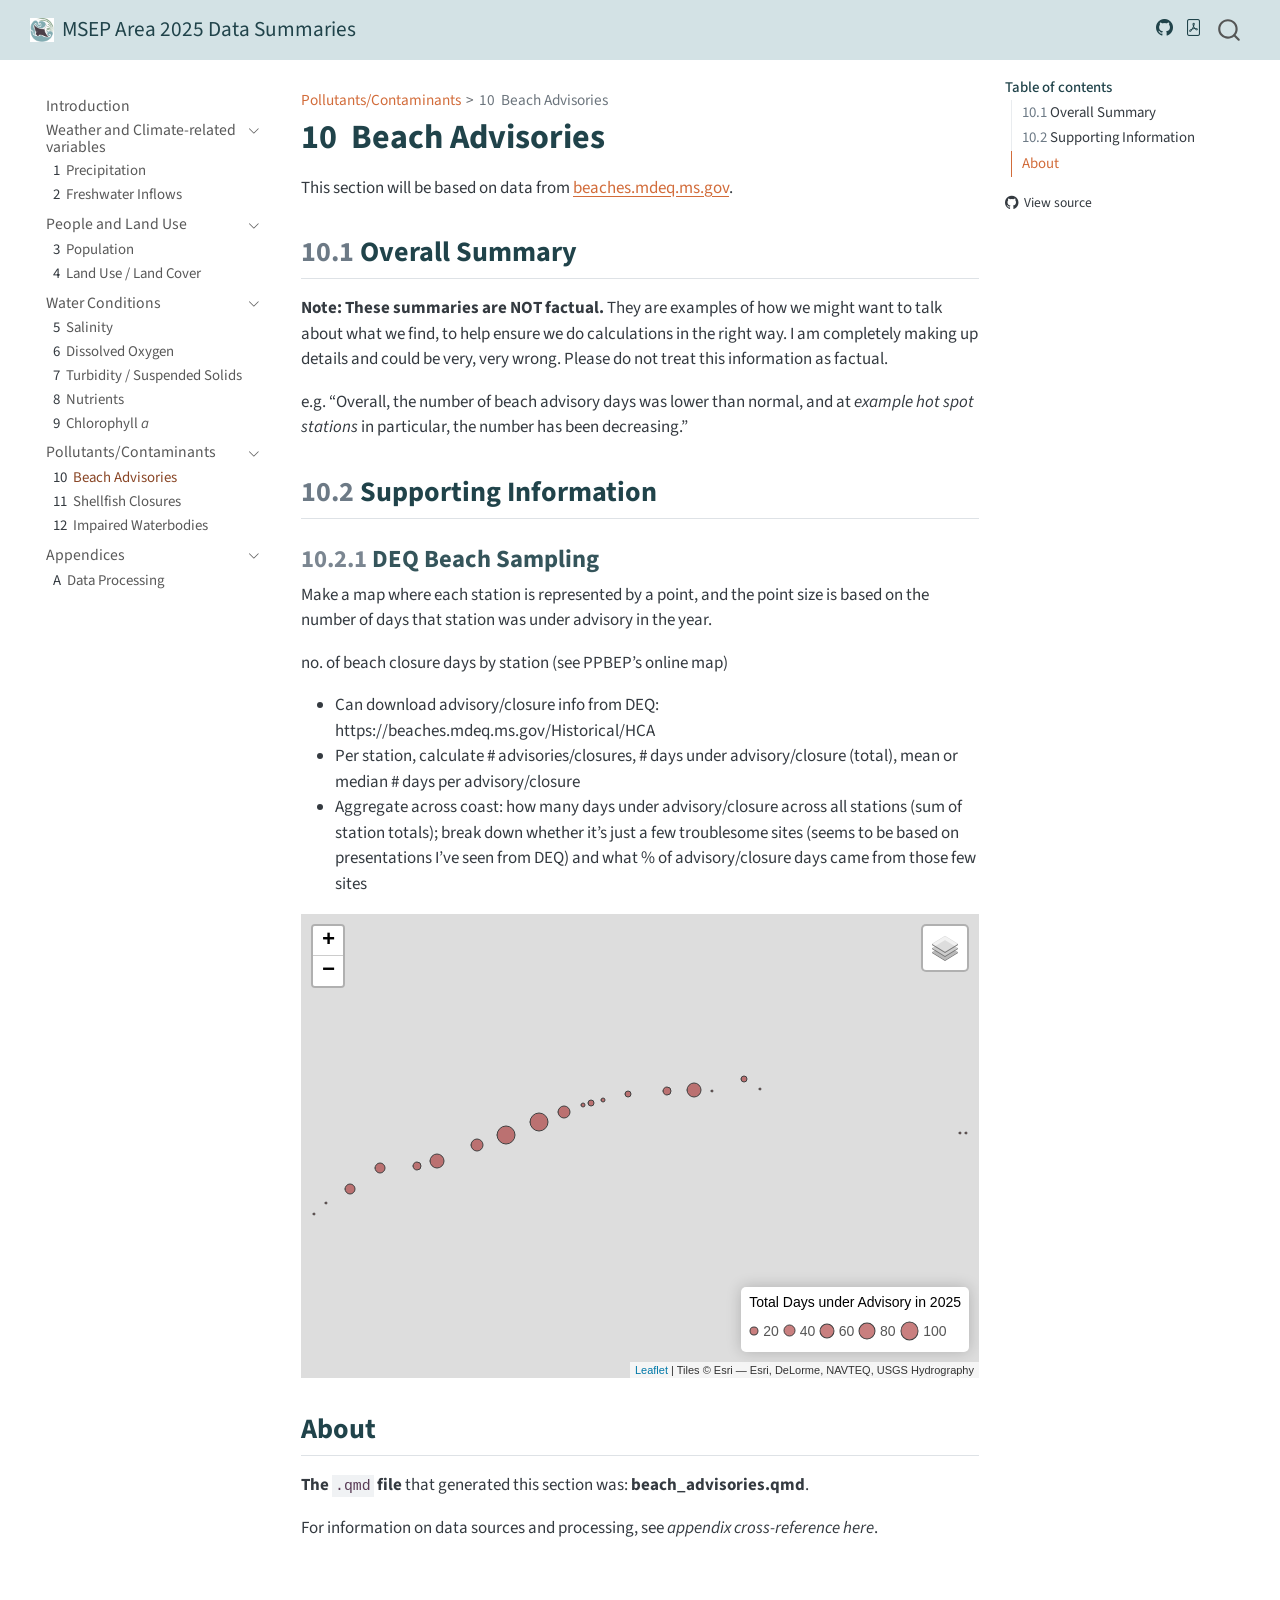
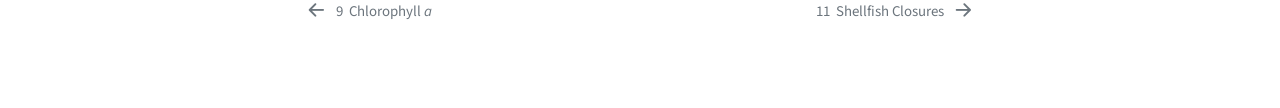
==== commit 8365b191: "updated maps to use tmap_hydro" ====
--- a/_book/beach_advisories.html
+++ b/_book/beach_advisories.html
@@ -342,8 +342,8 @@
 <div class="cell">
 <div class="cell-output-display">
 <style>#legend01 { background: #FFFFFF; opacity: 1}</style>
-<div class="leaflet html-widget html-fill-item" id="htmlwidget-597176dc74f231f0c6ec" style="width:100%;height:464px;"></div>
-<script type="application/json" data-for="htmlwidget-597176dc74f231f0c6ec">{"x":{"options":{"crs":{"crsClass":"L.CRS.EPSG3857","code":null,"proj4def":null,"projectedBounds":null,"options":{}},"attributionControl":true},"calls":[{"method":"createMapPane","args":["tmap402",402]},{"method":"addLayersControl","args":[[],"summ_2025",{"collapsed":true,"autoZIndex":true,"position":"topleft"}]},{"method":"addProviderTiles","args":["CartoDB.Positron",null,"CartoDB.Positron",{"minZoom":0,"maxZoom":18,"maxNativeZoom":17,"tileSize":256,"subdomains":"abc","errorTileUrl":"","tms":false,"noWrap":false,"zoomOffset":0,"zoomReverse":false,"opacity":1,"zIndex":1,"detectRetina":false,"pane":"tilePane"}]},{"method":"addCircleMarkers","args":[[30.33994444,30.35516667,30.309,30.393347,30.32772222,30.36736111,30.30022222,30.27613889,30.39202778,30.3035,30.3772,30.40638889,30.38822222,30.375,30.38091667,30.246467,30.39225,30.39388889,30.34263889,30.25952778,30.34177778],[-89.15972222000001,-89.11458333,-89.25469443999999,-88.90155799999999,-89.19897222,-89.07972221999999,-89.33263889,-89.37361111,-88.93819444,-89.28169444,-89.04330833,-88.83333333,-88.99152778,-89.05391667000001,-89.02663889,-89.4233,-88.87636111,-88.81027778000001,-88.53541667,-89.40649999999999,-88.52777777999999],[9.1,9.012916657035428,7.376855698737776,6.645700364396015,6.216483464682156,6.216483464682156,5.328414398298992,5.178288005380415,3.767757954009254,3.661602563541452,3.201978554997936,3.201978554997936,2.664207199149496,2.349609896699166,2.175316068988597,0,0,0,0,0,0],["X0000019","X0000020","X0000017","X0000007","X0000018","X0000021","X0000015","X0000014","X0000006","X0000016","X0000003","X0000009","X0000005","X0000002","X0000004","X0000001","X0000008","X0000010","X0000011","X0000012","X0000013"],"summ_2025",{"interactive":false,"className":"","pane":"tmap402","stroke":true,"color":["#404040","#404040","#404040","#404040","#404040","#404040","#404040","#404040","#404040","#404040","#404040","#404040","#404040","#404040","#404040","#404040","#404040","#404040","#404040","#404040","#404040"],"weight":[1,1,1,1,1,1,1,1,1,1,1,1,1,1,1,1,1,1,1,1,1],"opacity":[1,1,1,1,1,1,1,1,1,1,1,1,1,1,1,1,1,1,1,1,1],"fill":true,"fillColor":["#A52A2A","#A52A2A","#A52A2A","#A52A2A","#A52A2A","#A52A2A","#A52A2A","#A52A2A","#A52A2A","#A52A2A","#A52A2A","#A52A2A","#A52A2A","#A52A2A","#A52A2A","#A52A2A","#A52A2A","#A52A2A","#A52A2A","#A52A2A","#A52A2A"],"fillOpacity":[0.6,0.6,0.6,0.6,0.6,0.6,0.6,0.6,0.6,0.6,0.6,0.6,0.6,0.6,0.6,0.6,0.6,0.6,0.6,0.6,0.6]},null,null,null,null,null,{"interactive":false,"permanent":false,"direction":"auto","opacity":1,"offset":[0,0],"textsize":"10px","textOnly":false,"className":"","sticky":true},null]},{"method":"addCircleMarkers","args":[[30.33994444,30.35516667,30.309,30.393347,30.32772222,30.36736111,30.30022222,30.27613889,30.39202778,30.3035,30.3772,30.40638889,30.38822222,30.375,30.38091667,30.246467,30.39225,30.39388889,30.34263889,30.25952778,30.34177778],[-89.15972222000001,-89.11458333,-89.25469443999999,-88.90155799999999,-89.19897222,-89.07972221999999,-89.33263889,-89.37361111,-88.93819444,-89.28169444,-89.04330833,-88.83333333,-88.99152778,-89.05391667000001,-89.02663889,-89.4233,-88.87636111,-88.81027778000001,-88.53541667,-89.40649999999999,-88.52777777999999],[9.1,9.012916657035428,7.376855698737776,6.645700364396015,6.216483464682156,6.216483464682156,6,6,6,6,6,6,6,6,6,6,6,6,6,6,6],["X0000019_1","X0000020_1","X0000017_1","X0000007_1","X0000018_1","X0000021_1","X0000015_1","X0000014_1","X0000006_1","X0000016_1","X0000003_1","X0000009_1","X0000005_1","X0000002_1","X0000004_1","X0000001_1","X0000008_1","X0000010_1","X0000011_1","X0000012_1","X0000013_1"],"summ_2025",{"interactive":true,"className":"","pane":"tmap402","stroke":false,"color":"#03F","weight":5,"opacity":0.5,"fill":true,"fillColor":"#03F","fillOpacity":0},null,null,["<style> div.leaflet-popup-content {width:auto !important;}<\/style><div class=\"tmap-popup\" style=\"max-height:25em;overflow-y:auto;overflow-x:hidden;padding-right:0px;\"><table class=\"tmap-popup-table\"><thead><tr><th class=\"tmap-popup-title\" colspan=\"2\" style=\"text-align:left;\"><\/th><\/tr><\/thead><tr><td class=\"tmap-popup-label\" style=\"text-align:left; color:#888888;\"><nobr>station<\/nobr><\/td><td class=\"tmap-popup-value\" style=\"text-align:right;\"><nobr>7A<\/nobr><\/td><\/tr><tr><td class=\"tmap-popup-label\" style=\"text-align:left; color:#888888;\"><nobr>n_advs<\/nobr><\/td><td class=\"tmap-popup-value\" style=\"text-align:right;\"><nobr>3<\/nobr><\/td><\/tr><tr><td class=\"tmap-popup-label\" style=\"text-align:left; color:#888888;\"><nobr>days_advs_2025<\/nobr><\/td><td class=\"tmap-popup-value\" style=\"text-align:right;\"><nobr>105<\/nobr><\/td><\/tr><tr><td class=\"tmap-popup-label\" style=\"text-align:left; color:#888888;\"><nobr>days_per_advs_min<\/nobr><\/td><td class=\"tmap-popup-value\" style=\"text-align:right;\"><nobr>7.00<\/nobr><\/td><\/tr><tr><td class=\"tmap-popup-label\" style=\"text-align:left; color:#888888;\"><nobr>days_per_advs_median<\/nobr><\/td><td class=\"tmap-popup-value\" style=\"text-align:right;\"><nobr>14.00<\/nobr><\/td><\/tr><tr><td class=\"tmap-popup-label\" style=\"text-align:left; color:#888888;\"><nobr>days_per_advs_mean<\/nobr><\/td><td class=\"tmap-popup-value\" style=\"text-align:right;\"><nobr>35.00<\/nobr><\/td><\/tr><tr><td class=\"tmap-popup-label\" style=\"text-align:left; color:#888888;\"><nobr>days_per_advs_max<\/nobr><\/td><td class=\"tmap-popup-value\" style=\"text-align:right;\"><nobr>84.00<\/nobr><\/td><\/tr><tr><td class=\"tmap-popup-label\" style=\"text-align:left; color:#888888;\"><nobr>WQXStation<\/nobr><\/td><td class=\"tmap-popup-value\" style=\"text-align:right;\"><nobr>21MSWQ_WQX-640MSDB07<\/nobr><\/td><\/tr><tr><td class=\"tmap-popup-label\" style=\"text-align:left; color:#888888;\"><nobr>StationName<\/nobr><\/td><td class=\"tmap-popup-value\" style=\"text-align:right;\"><nobr>Long Beach<\/nobr><\/td><\/tr><\/table><\/div>","<style> div.leaflet-popup-content {width:auto !important;}<\/style><div class=\"tmap-popup\" style=\"max-height:25em;overflow-y:auto;overflow-x:hidden;padding-right:0px;\"><table class=\"tmap-popup-table\"><thead><tr><th class=\"tmap-popup-title\" colspan=\"2\" style=\"text-align:left;\"><\/th><\/tr><\/thead><tr><td class=\"tmap-popup-label\" style=\"text-align:left; color:#888888;\"><nobr>station<\/nobr><\/td><td class=\"tmap-popup-value\" style=\"text-align:right;\"><nobr>8<\/nobr><\/td><\/tr><tr><td class=\"tmap-popup-label\" style=\"text-align:left; color:#888888;\"><nobr>n_advs<\/nobr><\/td><td class=\"tmap-popup-value\" style=\"text-align:right;\"><nobr>4<\/nobr><\/td><\/tr><tr><td class=\"tmap-popup-label\" style=\"text-align:left; color:#888888;\"><nobr>days_advs_2025<\/nobr><\/td><td class=\"tmap-popup-value\" style=\"text-align:right;\"><nobr>103<\/nobr><\/td><\/tr><tr><td class=\"tmap-popup-label\" style=\"text-align:left; color:#888888;\"><nobr>days_per_advs_min<\/nobr><\/td><td class=\"tmap-popup-value\" style=\"text-align:right;\"><nobr>7.00<\/nobr><\/td><\/tr><tr><td class=\"tmap-popup-label\" style=\"text-align:left; color:#888888;\"><nobr>days_per_advs_median<\/nobr><\/td><td class=\"tmap-popup-value\" style=\"text-align:right;\"><nobr>20.00<\/nobr><\/td><\/tr><tr><td class=\"tmap-popup-label\" style=\"text-align:left; color:#888888;\"><nobr>days_per_advs_mean<\/nobr><\/td><td class=\"tmap-popup-value\" style=\"text-align:right;\"><nobr>26.00<\/nobr><\/td><\/tr><tr><td class=\"tmap-popup-label\" style=\"text-align:left; color:#888888;\"><nobr>days_per_advs_max<\/nobr><\/td><td class=\"tmap-popup-value\" style=\"text-align:right;\"><nobr>56.00<\/nobr><\/td><\/tr><tr><td class=\"tmap-popup-label\" style=\"text-align:left; color:#888888;\"><nobr>WQXStation<\/nobr><\/td><td class=\"tmap-popup-value\" style=\"text-align:right;\"><nobr>21MSWQ_WQX-640MSDB08<\/nobr><\/td><\/tr><tr><td class=\"tmap-popup-label\" style=\"text-align:left; color:#888888;\"><nobr>StationName<\/nobr><\/td><td class=\"tmap-popup-value\" style=\"text-align:right;\"><nobr>Gulfport West Beach<\/nobr><\/td><\/tr><\/table><\/div>","<style> div.leaflet-popup-content {width:auto !important;}<\/style><div class=\"tmap-popup\" style=\"max-height:25em;overflow-y:auto;overflow-x:hidden;padding-right:0px;\"><table class=\"tmap-popup-table\"><thead><tr><th class=\"tmap-popup-title\" colspan=\"2\" style=\"text-align:left;\"><\/th><\/tr><\/thead><tr><td class=\"tmap-popup-label\" style=\"text-align:left; color:#888888;\"><nobr>station<\/nobr><\/td><td class=\"tmap-popup-value\" style=\"text-align:right;\"><nobr>6<\/nobr><\/td><\/tr><tr><td class=\"tmap-popup-label\" style=\"text-align:left; color:#888888;\"><nobr>n_advs<\/nobr><\/td><td class=\"tmap-popup-value\" style=\"text-align:right;\"><nobr>4<\/nobr><\/td><\/tr><tr><td class=\"tmap-popup-label\" style=\"text-align:left; color:#888888;\"><nobr>days_advs_2025<\/nobr><\/td><td class=\"tmap-popup-value\" style=\"text-align:right;\"><nobr>69<\/nobr><\/td><\/tr><tr><td class=\"tmap-popup-label\" style=\"text-align:left; color:#888888;\"><nobr>days_per_advs_min<\/nobr><\/td><td class=\"tmap-popup-value\" style=\"text-align:right;\"><nobr>6.00<\/nobr><\/td><\/tr><tr><td class=\"tmap-popup-label\" style=\"text-align:left; color:#888888;\"><nobr>days_per_advs_median<\/nobr><\/td><td class=\"tmap-popup-value\" style=\"text-align:right;\"><nobr>10.00<\/nobr><\/td><\/tr><tr><td class=\"tmap-popup-label\" style=\"text-align:left; color:#888888;\"><nobr>days_per_advs_mean<\/nobr><\/td><td class=\"tmap-popup-value\" style=\"text-align:right;\"><nobr>17.00<\/nobr><\/td><\/tr><tr><td class=\"tmap-popup-label\" style=\"text-align:left; color:#888888;\"><nobr>days_per_advs_max<\/nobr><\/td><td class=\"tmap-popup-value\" style=\"text-align:right;\"><nobr>42.00<\/nobr><\/td><\/tr><tr><td class=\"tmap-popup-label\" style=\"text-align:left; color:#888888;\"><nobr>WQXStation<\/nobr><\/td><td class=\"tmap-popup-value\" style=\"text-align:right;\"><nobr>21MSWQ_WQX-640MSDB05<\/nobr><\/td><\/tr><tr><td class=\"tmap-popup-label\" style=\"text-align:left; color:#888888;\"><nobr>StationName<\/nobr><\/td><td class=\"tmap-popup-value\" style=\"text-align:right;\"><nobr>Pass Christian Central Beach<\/nobr><\/td><\/tr><\/table><\/div>","<style> div.leaflet-popup-content {width:auto !important;}<\/style><div class=\"tmap-popup\" style=\"max-height:25em;overflow-y:auto;overflow-x:hidden;padding-right:0px;\"><table class=\"tmap-popup-table\"><thead><tr><th class=\"tmap-popup-title\" colspan=\"2\" style=\"text-align:left;\"><\/th><\/tr><\/thead><tr><td class=\"tmap-popup-label\" style=\"text-align:left; color:#888888;\"><nobr>station<\/nobr><\/td><td class=\"tmap-popup-value\" style=\"text-align:right;\"><nobr>12B<\/nobr><\/td><\/tr><tr><td class=\"tmap-popup-label\" style=\"text-align:left; color:#888888;\"><nobr>n_advs<\/nobr><\/td><td class=\"tmap-popup-value\" style=\"text-align:right;\"><nobr>5<\/nobr><\/td><\/tr><tr><td class=\"tmap-popup-label\" style=\"text-align:left; color:#888888;\"><nobr>days_advs_2025<\/nobr><\/td><td class=\"tmap-popup-value\" style=\"text-align:right;\"><nobr>56<\/nobr><\/td><\/tr><tr><td class=\"tmap-popup-label\" style=\"text-align:left; color:#888888;\"><nobr>days_per_advs_min<\/nobr><\/td><td class=\"tmap-popup-value\" style=\"text-align:right;\"><nobr>5.00<\/nobr><\/td><\/tr><tr><td class=\"tmap-popup-label\" style=\"text-align:left; color:#888888;\"><nobr>days_per_advs_median<\/nobr><\/td><td class=\"tmap-popup-value\" style=\"text-align:right;\"><nobr>9.00<\/nobr><\/td><\/tr><tr><td class=\"tmap-popup-label\" style=\"text-align:left; color:#888888;\"><nobr>days_per_advs_mean<\/nobr><\/td><td class=\"tmap-popup-value\" style=\"text-align:right;\"><nobr>11.00<\/nobr><\/td><\/tr><tr><td class=\"tmap-popup-label\" style=\"text-align:left; color:#888888;\"><nobr>days_per_advs_max<\/nobr><\/td><td class=\"tmap-popup-value\" style=\"text-align:right;\"><nobr>26.00<\/nobr><\/td><\/tr><tr><td class=\"tmap-popup-label\" style=\"text-align:left; color:#888888;\"><nobr>WQXStation<\/nobr><\/td><td class=\"tmap-popup-value\" style=\"text-align:right;\"><nobr>21MSWQ_WQX-640MSDB20<\/nobr><\/td><\/tr><tr><td class=\"tmap-popup-label\" style=\"text-align:left; color:#888888;\"><nobr>StationName<\/nobr><\/td><td class=\"tmap-popup-value\" style=\"text-align:right;\"><nobr>Biloxi East Central Beach<\/nobr><\/td><\/tr><\/table><\/div>","<style> div.leaflet-popup-content {width:auto !important;}<\/style><div class=\"tmap-popup\" style=\"max-height:25em;overflow-y:auto;overflow-x:hidden;padding-right:0px;\"><table class=\"tmap-popup-table\"><thead><tr><th class=\"tmap-popup-title\" colspan=\"2\" style=\"text-align:left;\"><\/th><\/tr><\/thead><tr><td class=\"tmap-popup-label\" style=\"text-align:left; color:#888888;\"><nobr>station<\/nobr><\/td><td class=\"tmap-popup-value\" style=\"text-align:right;\"><nobr>7<\/nobr><\/td><\/tr><tr><td class=\"tmap-popup-label\" style=\"text-align:left; color:#888888;\"><nobr>n_advs<\/nobr><\/td><td class=\"tmap-popup-value\" style=\"text-align:right;\"><nobr>1<\/nobr><\/td><\/tr><tr><td class=\"tmap-popup-label\" style=\"text-align:left; color:#888888;\"><nobr>days_advs_2025<\/nobr><\/td><td class=\"tmap-popup-value\" style=\"text-align:right;\"><nobr>49<\/nobr><\/td><\/tr><tr><td class=\"tmap-popup-label\" style=\"text-align:left; color:#888888;\"><nobr>days_per_advs_min<\/nobr><\/td><td class=\"tmap-popup-value\" style=\"text-align:right;\"><nobr>49.00<\/nobr><\/td><\/tr><tr><td class=\"tmap-popup-label\" style=\"text-align:left; color:#888888;\"><nobr>days_per_advs_median<\/nobr><\/td><td class=\"tmap-popup-value\" style=\"text-align:right;\"><nobr>49.00<\/nobr><\/td><\/tr><tr><td class=\"tmap-popup-label\" style=\"text-align:left; color:#888888;\"><nobr>days_per_advs_mean<\/nobr><\/td><td class=\"tmap-popup-value\" style=\"text-align:right;\"><nobr>49.00<\/nobr><\/td><\/tr><tr><td class=\"tmap-popup-label\" style=\"text-align:left; color:#888888;\"><nobr>days_per_advs_max<\/nobr><\/td><td class=\"tmap-popup-value\" style=\"text-align:right;\"><nobr>49.00<\/nobr><\/td><\/tr><tr><td class=\"tmap-popup-label\" style=\"text-align:left; color:#888888;\"><nobr>WQXStation<\/nobr><\/td><td class=\"tmap-popup-value\" style=\"text-align:right;\"><nobr>21MSWQ_WQX-640MSDB06<\/nobr><\/td><\/tr><tr><td class=\"tmap-popup-label\" style=\"text-align:left; color:#888888;\"><nobr>StationName<\/nobr><\/td><td class=\"tmap-popup-value\" style=\"text-align:right;\"><nobr>Pass Christian East Beach<\/nobr><\/td><\/tr><\/table><\/div>","<style> div.leaflet-popup-content {width:auto !important;}<\/style><div class=\"tmap-popup\" style=\"max-height:25em;overflow-y:auto;overflow-x:hidden;padding-right:0px;\"><table class=\"tmap-popup-table\"><thead><tr><th class=\"tmap-popup-title\" colspan=\"2\" style=\"text-align:left;\"><\/th><\/tr><\/thead><tr><td class=\"tmap-popup-label\" style=\"text-align:left; color:#888888;\"><nobr>station<\/nobr><\/td><td class=\"tmap-popup-value\" style=\"text-align:right;\"><nobr>9<\/nobr><\/td><\/tr><tr><td class=\"tmap-popup-label\" style=\"text-align:left; color:#888888;\"><nobr>n_advs<\/nobr><\/td><td class=\"tmap-popup-value\" style=\"text-align:right;\"><nobr>3<\/nobr><\/td><\/tr><tr><td class=\"tmap-popup-label\" style=\"text-align:left; color:#888888;\"><nobr>days_advs_2025<\/nobr><\/td><td class=\"tmap-popup-value\" style=\"text-align:right;\"><nobr>49<\/nobr><\/td><\/tr><tr><td class=\"tmap-popup-label\" style=\"text-align:left; color:#888888;\"><nobr>days_per_advs_min<\/nobr><\/td><td class=\"tmap-popup-value\" style=\"text-align:right;\"><nobr>6.00<\/nobr><\/td><\/tr><tr><td class=\"tmap-popup-label\" style=\"text-align:left; color:#888888;\"><nobr>days_per_advs_median<\/nobr><\/td><td class=\"tmap-popup-value\" style=\"text-align:right;\"><nobr>8.00<\/nobr><\/td><\/tr><tr><td class=\"tmap-popup-label\" style=\"text-align:left; color:#888888;\"><nobr>days_per_advs_mean<\/nobr><\/td><td class=\"tmap-popup-value\" style=\"text-align:right;\"><nobr>16.00<\/nobr><\/td><\/tr><tr><td class=\"tmap-popup-label\" style=\"text-align:left; color:#888888;\"><nobr>days_per_advs_max<\/nobr><\/td><td class=\"tmap-popup-value\" style=\"text-align:right;\"><nobr>35.00<\/nobr><\/td><\/tr><tr><td class=\"tmap-popup-label\" style=\"text-align:left; color:#888888;\"><nobr>WQXStation<\/nobr><\/td><td class=\"tmap-popup-value\" style=\"text-align:right;\"><nobr>21MSWQ_WQX-640MSDB09<\/nobr><\/td><\/tr><tr><td class=\"tmap-popup-label\" style=\"text-align:left; color:#888888;\"><nobr>StationName<\/nobr><\/td><td class=\"tmap-popup-value\" style=\"text-align:right;\"><nobr>Gulfport Harbor Beach<\/nobr><\/td><\/tr><\/table><\/div>","<style> div.leaflet-popup-content {width:auto !important;}<\/style><div class=\"tmap-popup\" style=\"max-height:25em;overflow-y:auto;overflow-x:hidden;padding-right:0px;\"><table class=\"tmap-popup-table\"><thead><tr><th class=\"tmap-popup-title\" colspan=\"2\" style=\"text-align:left;\"><\/th><\/tr><\/thead><tr><td class=\"tmap-popup-label\" style=\"text-align:left; color:#888888;\"><nobr>station<\/nobr><\/td><td class=\"tmap-popup-value\" style=\"text-align:right;\"><nobr>4<\/nobr><\/td><\/tr><tr><td class=\"tmap-popup-label\" style=\"text-align:left; color:#888888;\"><nobr>n_advs<\/nobr><\/td><td class=\"tmap-popup-value\" style=\"text-align:right;\"><nobr>4<\/nobr><\/td><\/tr><tr><td class=\"tmap-popup-label\" style=\"text-align:left; color:#888888;\"><nobr>days_advs_2025<\/nobr><\/td><td class=\"tmap-popup-value\" style=\"text-align:right;\"><nobr>36<\/nobr><\/td><\/tr><tr><td class=\"tmap-popup-label\" style=\"text-align:left; color:#888888;\"><nobr>days_per_advs_min<\/nobr><\/td><td class=\"tmap-popup-value\" style=\"text-align:right;\"><nobr>7.00<\/nobr><\/td><\/tr><tr><td class=\"tmap-popup-label\" style=\"text-align:left; color:#888888;\"><nobr>days_per_advs_median<\/nobr><\/td><td class=\"tmap-popup-value\" style=\"text-align:right;\"><nobr>8.00<\/nobr><\/td><\/tr><tr><td class=\"tmap-popup-label\" style=\"text-align:left; color:#888888;\"><nobr>days_per_advs_mean<\/nobr><\/td><td class=\"tmap-popup-value\" style=\"text-align:right;\"><nobr>9.00<\/nobr><\/td><\/tr><tr><td class=\"tmap-popup-label\" style=\"text-align:left; color:#888888;\"><nobr>days_per_advs_max<\/nobr><\/td><td class=\"tmap-popup-value\" style=\"text-align:right;\"><nobr>14.00<\/nobr><\/td><\/tr><tr><td class=\"tmap-popup-label\" style=\"text-align:left; color:#888888;\"><nobr>WQXStation<\/nobr><\/td><td class=\"tmap-popup-value\" style=\"text-align:right;\"><nobr>21MSWQ_WQX-640MSDB03<\/nobr><\/td><\/tr><tr><td class=\"tmap-popup-label\" style=\"text-align:left; color:#888888;\"><nobr>StationName<\/nobr><\/td><td class=\"tmap-popup-value\" style=\"text-align:right;\"><nobr>Bay St Louis Beach<\/nobr><\/td><\/tr><\/table><\/div>","<style> div.leaflet-popup-content {width:auto !important;}<\/style><div class=\"tmap-popup\" style=\"max-height:25em;overflow-y:auto;overflow-x:hidden;padding-right:0px;\"><table class=\"tmap-popup-table\"><thead><tr><th class=\"tmap-popup-title\" colspan=\"2\" style=\"text-align:left;\"><\/th><\/tr><\/thead><tr><td class=\"tmap-popup-label\" style=\"text-align:left; color:#888888;\"><nobr>station<\/nobr><\/td><td class=\"tmap-popup-value\" style=\"text-align:right;\"><nobr>3<\/nobr><\/td><\/tr><tr><td class=\"tmap-popup-label\" style=\"text-align:left; color:#888888;\"><nobr>n_advs<\/nobr><\/td><td class=\"tmap-popup-value\" style=\"text-align:right;\"><nobr>2<\/nobr><\/td><\/tr><tr><td class=\"tmap-popup-label\" style=\"text-align:left; color:#888888;\"><nobr>days_advs_2025<\/nobr><\/td><td class=\"tmap-popup-value\" style=\"text-align:right;\"><nobr>34<\/nobr><\/td><\/tr><tr><td class=\"tmap-popup-label\" style=\"text-align:left; color:#888888;\"><nobr>days_per_advs_min<\/nobr><\/td><td class=\"tmap-popup-value\" style=\"text-align:right;\"><nobr>13.00<\/nobr><\/td><\/tr><tr><td class=\"tmap-popup-label\" style=\"text-align:left; color:#888888;\"><nobr>days_per_advs_median<\/nobr><\/td><td class=\"tmap-popup-value\" style=\"text-align:right;\"><nobr>17.00<\/nobr><\/td><\/tr><tr><td class=\"tmap-popup-label\" style=\"text-align:left; color:#888888;\"><nobr>days_per_advs_mean<\/nobr><\/td><td class=\"tmap-popup-value\" style=\"text-align:right;\"><nobr>17.00<\/nobr><\/td><\/tr><tr><td class=\"tmap-popup-label\" style=\"text-align:left; color:#888888;\"><nobr>days_per_advs_max<\/nobr><\/td><td class=\"tmap-popup-value\" style=\"text-align:right;\"><nobr>21.00<\/nobr><\/td><\/tr><tr><td class=\"tmap-popup-label\" style=\"text-align:left; color:#888888;\"><nobr>WQXStation<\/nobr><\/td><td class=\"tmap-popup-value\" style=\"text-align:right;\"><nobr>21MSWQ_WQX-640MSDB02<\/nobr><\/td><\/tr><tr><td class=\"tmap-popup-label\" style=\"text-align:left; color:#888888;\"><nobr>StationName<\/nobr><\/td><td class=\"tmap-popup-value\" style=\"text-align:right;\"><nobr>Waveland Beach<\/nobr><\/td><\/tr><\/table><\/div>","<style> div.leaflet-popup-content {width:auto !important;}<\/style><div class=\"tmap-popup\" style=\"max-height:25em;overflow-y:auto;overflow-x:hidden;padding-right:0px;\"><table class=\"tmap-popup-table\"><thead><tr><th class=\"tmap-popup-title\" colspan=\"2\" style=\"text-align:left;\"><\/th><\/tr><\/thead><tr><td class=\"tmap-popup-label\" style=\"text-align:left; color:#888888;\"><nobr>station<\/nobr><\/td><td class=\"tmap-popup-value\" style=\"text-align:right;\"><nobr>12A<\/nobr><\/td><\/tr><tr><td class=\"tmap-popup-label\" style=\"text-align:left; color:#888888;\"><nobr>n_advs<\/nobr><\/td><td class=\"tmap-popup-value\" style=\"text-align:right;\"><nobr>2<\/nobr><\/td><\/tr><tr><td class=\"tmap-popup-label\" style=\"text-align:left; color:#888888;\"><nobr>days_advs_2025<\/nobr><\/td><td class=\"tmap-popup-value\" style=\"text-align:right;\"><nobr>18<\/nobr><\/td><\/tr><tr><td class=\"tmap-popup-label\" style=\"text-align:left; color:#888888;\"><nobr>days_per_advs_min<\/nobr><\/td><td class=\"tmap-popup-value\" style=\"text-align:right;\"><nobr>9.00<\/nobr><\/td><\/tr><tr><td class=\"tmap-popup-label\" style=\"text-align:left; color:#888888;\"><nobr>days_per_advs_median<\/nobr><\/td><td class=\"tmap-popup-value\" style=\"text-align:right;\"><nobr>9.00<\/nobr><\/td><\/tr><tr><td class=\"tmap-popup-label\" style=\"text-align:left; color:#888888;\"><nobr>days_per_advs_mean<\/nobr><\/td><td class=\"tmap-popup-value\" style=\"text-align:right;\"><nobr>9.00<\/nobr><\/td><\/tr><tr><td class=\"tmap-popup-label\" style=\"text-align:left; color:#888888;\"><nobr>days_per_advs_max<\/nobr><\/td><td class=\"tmap-popup-value\" style=\"text-align:right;\"><nobr>9.00<\/nobr><\/td><\/tr><tr><td class=\"tmap-popup-label\" style=\"text-align:left; color:#888888;\"><nobr>WQXStation<\/nobr><\/td><td class=\"tmap-popup-value\" style=\"text-align:right;\"><nobr>21MSWQ_WQX-640MSDB12A<\/nobr><\/td><\/tr><tr><td class=\"tmap-popup-label\" style=\"text-align:left; color:#888888;\"><nobr>StationName<\/nobr><\/td><td class=\"tmap-popup-value\" style=\"text-align:right;\"><nobr>Biloxi West Central Beach<\/nobr><\/td><\/tr><\/table><\/div>","<style> div.leaflet-popup-content {width:auto !important;}<\/style><div class=\"tmap-popup\" style=\"max-height:25em;overflow-y:auto;overflow-x:hidden;padding-right:0px;\"><table class=\"tmap-popup-table\"><thead><tr><th class=\"tmap-popup-title\" colspan=\"2\" style=\"text-align:left;\"><\/th><\/tr><\/thead><tr><td class=\"tmap-popup-label\" style=\"text-align:left; color:#888888;\"><nobr>station<\/nobr><\/td><td class=\"tmap-popup-value\" style=\"text-align:right;\"><nobr>5<\/nobr><\/td><\/tr><tr><td class=\"tmap-popup-label\" style=\"text-align:left; color:#888888;\"><nobr>n_advs<\/nobr><\/td><td class=\"tmap-popup-value\" style=\"text-align:right;\"><nobr>2<\/nobr><\/td><\/tr><tr><td class=\"tmap-popup-label\" style=\"text-align:left; color:#888888;\"><nobr>days_advs_2025<\/nobr><\/td><td class=\"tmap-popup-value\" style=\"text-align:right;\"><nobr>17<\/nobr><\/td><\/tr><tr><td class=\"tmap-popup-label\" style=\"text-align:left; color:#888888;\"><nobr>days_per_advs_min<\/nobr><\/td><td class=\"tmap-popup-value\" style=\"text-align:right;\"><nobr>8.00<\/nobr><\/td><\/tr><tr><td class=\"tmap-popup-label\" style=\"text-align:left; color:#888888;\"><nobr>days_per_advs_median<\/nobr><\/td><td class=\"tmap-popup-value\" style=\"text-align:right;\"><nobr>8.00<\/nobr><\/td><\/tr><tr><td class=\"tmap-popup-label\" style=\"text-align:left; color:#888888;\"><nobr>days_per_advs_mean<\/nobr><\/td><td class=\"tmap-popup-value\" style=\"text-align:right;\"><nobr>8.00<\/nobr><\/td><\/tr><tr><td class=\"tmap-popup-label\" style=\"text-align:left; color:#888888;\"><nobr>days_per_advs_max<\/nobr><\/td><td class=\"tmap-popup-value\" style=\"text-align:right;\"><nobr>9.00<\/nobr><\/td><\/tr><tr><td class=\"tmap-popup-label\" style=\"text-align:left; color:#888888;\"><nobr>WQXStation<\/nobr><\/td><td class=\"tmap-popup-value\" style=\"text-align:right;\"><nobr>21MSWQ_WQX-640MSDB04<\/nobr><\/td><\/tr><tr><td class=\"tmap-popup-label\" style=\"text-align:left; color:#888888;\"><nobr>StationName<\/nobr><\/td><td class=\"tmap-popup-value\" style=\"text-align:right;\"><nobr>Pass Christian West Beach<\/nobr><\/td><\/tr><\/table><\/div>","<style> div.leaflet-popup-content {width:auto !important;}<\/style><div class=\"tmap-popup\" style=\"max-height:25em;overflow-y:auto;overflow-x:hidden;padding-right:0px;\"><table class=\"tmap-popup-table\"><thead><tr><th class=\"tmap-popup-title\" colspan=\"2\" style=\"text-align:left;\"><\/th><\/tr><\/thead><tr><td class=\"tmap-popup-label\" style=\"text-align:left; color:#888888;\"><nobr>station<\/nobr><\/td><td class=\"tmap-popup-value\" style=\"text-align:right;\"><nobr>10B<\/nobr><\/td><\/tr><tr><td class=\"tmap-popup-label\" style=\"text-align:left; color:#888888;\"><nobr>n_advs<\/nobr><\/td><td class=\"tmap-popup-value\" style=\"text-align:right;\"><nobr>2<\/nobr><\/td><\/tr><tr><td class=\"tmap-popup-label\" style=\"text-align:left; color:#888888;\"><nobr>days_advs_2025<\/nobr><\/td><td class=\"tmap-popup-value\" style=\"text-align:right;\"><nobr>13<\/nobr><\/td><\/tr><tr><td class=\"tmap-popup-label\" style=\"text-align:left; color:#888888;\"><nobr>days_per_advs_min<\/nobr><\/td><td class=\"tmap-popup-value\" style=\"text-align:right;\"><nobr>6.00<\/nobr><\/td><\/tr><tr><td class=\"tmap-popup-label\" style=\"text-align:left; color:#888888;\"><nobr>days_per_advs_median<\/nobr><\/td><td class=\"tmap-popup-value\" style=\"text-align:right;\"><nobr>6.00<\/nobr><\/td><\/tr><tr><td class=\"tmap-popup-label\" style=\"text-align:left; color:#888888;\"><nobr>days_per_advs_mean<\/nobr><\/td><td class=\"tmap-popup-value\" style=\"text-align:right;\"><nobr>6.00<\/nobr><\/td><\/tr><tr><td class=\"tmap-popup-label\" style=\"text-align:left; color:#888888;\"><nobr>days_per_advs_max<\/nobr><\/td><td class=\"tmap-popup-value\" style=\"text-align:right;\"><nobr>7.00<\/nobr><\/td><\/tr><tr><td class=\"tmap-popup-label\" style=\"text-align:left; color:#888888;\"><nobr>WQXStation<\/nobr><\/td><td class=\"tmap-popup-value\" style=\"text-align:right;\"><nobr>21MSWQ_WQX-640MSDB10B<\/nobr><\/td><\/tr><tr><td class=\"tmap-popup-label\" style=\"text-align:left; color:#888888;\"><nobr>StationName<\/nobr><\/td><td class=\"tmap-popup-value\" style=\"text-align:right;\"><nobr>Courthouse Road Beach<\/nobr><\/td><\/tr><\/table><\/div>","<style> div.leaflet-popup-content {width:auto !important;}<\/style><div class=\"tmap-popup\" style=\"max-height:25em;overflow-y:auto;overflow-x:hidden;padding-right:0px;\"><table class=\"tmap-popup-table\"><thead><tr><th class=\"tmap-popup-title\" colspan=\"2\" style=\"text-align:left;\"><\/th><\/tr><\/thead><tr><td class=\"tmap-popup-label\" style=\"text-align:left; color:#888888;\"><nobr>station<\/nobr><\/td><td class=\"tmap-popup-value\" style=\"text-align:right;\"><nobr>14<\/nobr><\/td><\/tr><tr><td class=\"tmap-popup-label\" style=\"text-align:left; color:#888888;\"><nobr>n_advs<\/nobr><\/td><td class=\"tmap-popup-value\" style=\"text-align:right;\"><nobr>1<\/nobr><\/td><\/tr><tr><td class=\"tmap-popup-label\" style=\"text-align:left; color:#888888;\"><nobr>days_advs_2025<\/nobr><\/td><td class=\"tmap-popup-value\" style=\"text-align:right;\"><nobr>13<\/nobr><\/td><\/tr><tr><td class=\"tmap-popup-label\" style=\"text-align:left; color:#888888;\"><nobr>days_per_advs_min<\/nobr><\/td><td class=\"tmap-popup-value\" style=\"text-align:right;\"><nobr>13.00<\/nobr><\/td><\/tr><tr><td class=\"tmap-popup-label\" style=\"text-align:left; color:#888888;\"><nobr>days_per_advs_median<\/nobr><\/td><td class=\"tmap-popup-value\" style=\"text-align:right;\"><nobr>13.00<\/nobr><\/td><\/tr><tr><td class=\"tmap-popup-label\" style=\"text-align:left; color:#888888;\"><nobr>days_per_advs_mean<\/nobr><\/td><td class=\"tmap-popup-value\" style=\"text-align:right;\"><nobr>13.00<\/nobr><\/td><\/tr><tr><td class=\"tmap-popup-label\" style=\"text-align:left; color:#888888;\"><nobr>days_per_advs_max<\/nobr><\/td><td class=\"tmap-popup-value\" style=\"text-align:right;\"><nobr>13.00<\/nobr><\/td><\/tr><tr><td class=\"tmap-popup-label\" style=\"text-align:left; color:#888888;\"><nobr>WQXStation<\/nobr><\/td><td class=\"tmap-popup-value\" style=\"text-align:right;\"><nobr>21MSWQ_WQX-640BBYB01<\/nobr><\/td><\/tr><tr><td class=\"tmap-popup-label\" style=\"text-align:left; color:#888888;\"><nobr>StationName<\/nobr><\/td><td class=\"tmap-popup-value\" style=\"text-align:right;\"><nobr>Front Beach<\/nobr><\/td><\/tr><\/table><\/div>","<style> div.leaflet-popup-content {width:auto !important;}<\/style><div class=\"tmap-popup\" style=\"max-height:25em;overflow-y:auto;overflow-x:hidden;padding-right:0px;\"><table class=\"tmap-popup-table\"><thead><tr><th class=\"tmap-popup-title\" colspan=\"2\" style=\"text-align:left;\"><\/th><\/tr><\/thead><tr><td class=\"tmap-popup-label\" style=\"text-align:left; color:#888888;\"><nobr>station<\/nobr><\/td><td class=\"tmap-popup-value\" style=\"text-align:right;\"><nobr>11A<\/nobr><\/td><\/tr><tr><td class=\"tmap-popup-label\" style=\"text-align:left; color:#888888;\"><nobr>n_advs<\/nobr><\/td><td class=\"tmap-popup-value\" style=\"text-align:right;\"><nobr>1<\/nobr><\/td><\/tr><tr><td class=\"tmap-popup-label\" style=\"text-align:left; color:#888888;\"><nobr>days_advs_2025<\/nobr><\/td><td class=\"tmap-popup-value\" style=\"text-align:right;\"><nobr>9<\/nobr><\/td><\/tr><tr><td class=\"tmap-popup-label\" style=\"text-align:left; color:#888888;\"><nobr>days_per_advs_min<\/nobr><\/td><td class=\"tmap-popup-value\" style=\"text-align:right;\"><nobr>9.00<\/nobr><\/td><\/tr><tr><td class=\"tmap-popup-label\" style=\"text-align:left; color:#888888;\"><nobr>days_per_advs_median<\/nobr><\/td><td class=\"tmap-popup-value\" style=\"text-align:right;\"><nobr>9.00<\/nobr><\/td><\/tr><tr><td class=\"tmap-popup-label\" style=\"text-align:left; color:#888888;\"><nobr>days_per_advs_mean<\/nobr><\/td><td class=\"tmap-popup-value\" style=\"text-align:right;\"><nobr>9.00<\/nobr><\/td><\/tr><tr><td class=\"tmap-popup-label\" style=\"text-align:left; color:#888888;\"><nobr>days_per_advs_max<\/nobr><\/td><td class=\"tmap-popup-value\" style=\"text-align:right;\"><nobr>9.00<\/nobr><\/td><\/tr><tr><td class=\"tmap-popup-label\" style=\"text-align:left; color:#888888;\"><nobr>WQXStation<\/nobr><\/td><td class=\"tmap-popup-value\" style=\"text-align:right;\"><nobr>21MSWQ_WQX-640MSDB11A<\/nobr><\/td><\/tr><tr><td class=\"tmap-popup-label\" style=\"text-align:left; color:#888888;\"><nobr>StationName<\/nobr><\/td><td class=\"tmap-popup-value\" style=\"text-align:right;\"><nobr>Edgewater Beach<\/nobr><\/td><\/tr><\/table><\/div>","<style> div.leaflet-popup-content {width:auto !important;}<\/style><div class=\"tmap-popup\" style=\"max-height:25em;overflow-y:auto;overflow-x:hidden;padding-right:0px;\"><table class=\"tmap-popup-table\"><thead><tr><th class=\"tmap-popup-title\" colspan=\"2\" style=\"text-align:left;\"><\/th><\/tr><\/thead><tr><td class=\"tmap-popup-label\" style=\"text-align:left; color:#888888;\"><nobr>station<\/nobr><\/td><td class=\"tmap-popup-value\" style=\"text-align:right;\"><nobr>10<\/nobr><\/td><\/tr><tr><td class=\"tmap-popup-label\" style=\"text-align:left; color:#888888;\"><nobr>n_advs<\/nobr><\/td><td class=\"tmap-popup-value\" style=\"text-align:right;\"><nobr>1<\/nobr><\/td><\/tr><tr><td class=\"tmap-popup-label\" style=\"text-align:left; color:#888888;\"><nobr>days_advs_2025<\/nobr><\/td><td class=\"tmap-popup-value\" style=\"text-align:right;\"><nobr>7<\/nobr><\/td><\/tr><tr><td class=\"tmap-popup-label\" style=\"text-align:left; color:#888888;\"><nobr>days_per_advs_min<\/nobr><\/td><td class=\"tmap-popup-value\" style=\"text-align:right;\"><nobr>7.00<\/nobr><\/td><\/tr><tr><td class=\"tmap-popup-label\" style=\"text-align:left; color:#888888;\"><nobr>days_per_advs_median<\/nobr><\/td><td class=\"tmap-popup-value\" style=\"text-align:right;\"><nobr>7.00<\/nobr><\/td><\/tr><tr><td class=\"tmap-popup-label\" style=\"text-align:left; color:#888888;\"><nobr>days_per_advs_mean<\/nobr><\/td><td class=\"tmap-popup-value\" style=\"text-align:right;\"><nobr>7.00<\/nobr><\/td><\/tr><tr><td class=\"tmap-popup-label\" style=\"text-align:left; color:#888888;\"><nobr>days_per_advs_max<\/nobr><\/td><td class=\"tmap-popup-value\" style=\"text-align:right;\"><nobr>7.00<\/nobr><\/td><\/tr><tr><td class=\"tmap-popup-label\" style=\"text-align:left; color:#888888;\"><nobr>WQXStation<\/nobr><\/td><td class=\"tmap-popup-value\" style=\"text-align:right;\"><nobr>21MSWQ_WQX-640MSDB10<\/nobr><\/td><\/tr><tr><td class=\"tmap-popup-label\" style=\"text-align:left; color:#888888;\"><nobr>StationName<\/nobr><\/td><td class=\"tmap-popup-value\" style=\"text-align:right;\"><nobr>Gulfport Central Beach<\/nobr><\/td><\/tr><\/table><\/div>","<style> div.leaflet-popup-content {width:auto !important;}<\/style><div class=\"tmap-popup\" style=\"max-height:25em;overflow-y:auto;overflow-x:hidden;padding-right:0px;\"><table class=\"tmap-popup-table\"><thead><tr><th class=\"tmap-popup-title\" colspan=\"2\" style=\"text-align:left;\"><\/th><\/tr><\/thead><tr><td class=\"tmap-popup-label\" style=\"text-align:left; color:#888888;\"><nobr>station<\/nobr><\/td><td class=\"tmap-popup-value\" style=\"text-align:right;\"><nobr>11<\/nobr><\/td><\/tr><tr><td class=\"tmap-popup-label\" style=\"text-align:left; color:#888888;\"><nobr>n_advs<\/nobr><\/td><td class=\"tmap-popup-value\" style=\"text-align:right;\"><nobr>1<\/nobr><\/td><\/tr><tr><td class=\"tmap-popup-label\" style=\"text-align:left; color:#888888;\"><nobr>days_advs_2025<\/nobr><\/td><td class=\"tmap-popup-value\" style=\"text-align:right;\"><nobr>6<\/nobr><\/td><\/tr><tr><td class=\"tmap-popup-label\" style=\"text-align:left; color:#888888;\"><nobr>days_per_advs_min<\/nobr><\/td><td class=\"tmap-popup-value\" style=\"text-align:right;\"><nobr>6.00<\/nobr><\/td><\/tr><tr><td class=\"tmap-popup-label\" style=\"text-align:left; color:#888888;\"><nobr>days_per_advs_median<\/nobr><\/td><td class=\"tmap-popup-value\" style=\"text-align:right;\"><nobr>6.00<\/nobr><\/td><\/tr><tr><td class=\"tmap-popup-label\" style=\"text-align:left; color:#888888;\"><nobr>days_per_advs_mean<\/nobr><\/td><td class=\"tmap-popup-value\" style=\"text-align:right;\"><nobr>6.00<\/nobr><\/td><\/tr><tr><td class=\"tmap-popup-label\" style=\"text-align:left; color:#888888;\"><nobr>days_per_advs_max<\/nobr><\/td><td class=\"tmap-popup-value\" style=\"text-align:right;\"><nobr>6.00<\/nobr><\/td><\/tr><tr><td class=\"tmap-popup-label\" style=\"text-align:left; color:#888888;\"><nobr>WQXStation<\/nobr><\/td><td class=\"tmap-popup-value\" style=\"text-align:right;\"><nobr>21MSWQ_WQX-640MSDB11<\/nobr><\/td><\/tr><tr><td class=\"tmap-popup-label\" style=\"text-align:left; color:#888888;\"><nobr>StationName<\/nobr><\/td><td class=\"tmap-popup-value\" style=\"text-align:right;\"><nobr>Gulfport East Beach<\/nobr><\/td><\/tr><\/table><\/div>","<style> div.leaflet-popup-content {width:auto !important;}<\/style><div class=\"tmap-popup\" style=\"max-height:25em;overflow-y:auto;overflow-x:hidden;padding-right:0px;\"><table class=\"tmap-popup-table\"><thead><tr><th class=\"tmap-popup-title\" colspan=\"2\" style=\"text-align:left;\"><\/th><\/tr><\/thead><tr><td class=\"tmap-popup-label\" style=\"text-align:left; color:#888888;\"><nobr>station<\/nobr><\/td><td class=\"tmap-popup-value\" style=\"text-align:right;\"><nobr>1<\/nobr><\/td><\/tr><tr><td class=\"tmap-popup-label\" style=\"text-align:left; color:#888888;\"><nobr>n_advs<\/nobr><\/td><td class=\"tmap-popup-value\" style=\"text-align:right;\"><nobr>0<\/nobr><\/td><\/tr><tr><td class=\"tmap-popup-label\" style=\"text-align:left; color:#888888;\"><nobr>days_advs_2025<\/nobr><\/td><td class=\"tmap-popup-value\" style=\"text-align:right;\"><nobr>0<\/nobr><\/td><\/tr><tr><td class=\"tmap-popup-label\" style=\"text-align:left; color:#888888;\"><nobr>days_per_advs_min<\/nobr><\/td><td class=\"tmap-popup-value\" style=\"text-align:right;\"><nobr> NA<\/nobr><\/td><\/tr><tr><td class=\"tmap-popup-label\" style=\"text-align:left; color:#888888;\"><nobr>days_per_advs_median<\/nobr><\/td><td class=\"tmap-popup-value\" style=\"text-align:right;\"><nobr> NA<\/nobr><\/td><\/tr><tr><td class=\"tmap-popup-label\" style=\"text-align:left; color:#888888;\"><nobr>days_per_advs_mean<\/nobr><\/td><td class=\"tmap-popup-value\" style=\"text-align:right;\"><nobr> NA<\/nobr><\/td><\/tr><tr><td class=\"tmap-popup-label\" style=\"text-align:left; color:#888888;\"><nobr>days_per_advs_max<\/nobr><\/td><td class=\"tmap-popup-value\" style=\"text-align:right;\"><nobr> NA<\/nobr><\/td><\/tr><tr><td class=\"tmap-popup-label\" style=\"text-align:left; color:#888888;\"><nobr>WQXStation<\/nobr><\/td><td class=\"tmap-popup-value\" style=\"text-align:right;\"><nobr>21MSWQ_WQX-640MSDB19<\/nobr><\/td><\/tr><tr><td class=\"tmap-popup-label\" style=\"text-align:left; color:#888888;\"><nobr>StationName<\/nobr><\/td><td class=\"tmap-popup-value\" style=\"text-align:right;\"><nobr>Lakeshore Beach<\/nobr><\/td><\/tr><\/table><\/div>","<style> div.leaflet-popup-content {width:auto !important;}<\/style><div class=\"tmap-popup\" style=\"max-height:25em;overflow-y:auto;overflow-x:hidden;padding-right:0px;\"><table class=\"tmap-popup-table\"><thead><tr><th class=\"tmap-popup-title\" colspan=\"2\" style=\"text-align:left;\"><\/th><\/tr><\/thead><tr><td class=\"tmap-popup-label\" style=\"text-align:left; color:#888888;\"><nobr>station<\/nobr><\/td><td class=\"tmap-popup-value\" style=\"text-align:right;\"><nobr>13A<\/nobr><\/td><\/tr><tr><td class=\"tmap-popup-label\" style=\"text-align:left; color:#888888;\"><nobr>n_advs<\/nobr><\/td><td class=\"tmap-popup-value\" style=\"text-align:right;\"><nobr>0<\/nobr><\/td><\/tr><tr><td class=\"tmap-popup-label\" style=\"text-align:left; color:#888888;\"><nobr>days_advs_2025<\/nobr><\/td><td class=\"tmap-popup-value\" style=\"text-align:right;\"><nobr>0<\/nobr><\/td><\/tr><tr><td class=\"tmap-popup-label\" style=\"text-align:left; color:#888888;\"><nobr>days_per_advs_min<\/nobr><\/td><td class=\"tmap-popup-value\" style=\"text-align:right;\"><nobr> NA<\/nobr><\/td><\/tr><tr><td class=\"tmap-popup-label\" style=\"text-align:left; color:#888888;\"><nobr>days_per_advs_median<\/nobr><\/td><td class=\"tmap-popup-value\" style=\"text-align:right;\"><nobr> NA<\/nobr><\/td><\/tr><tr><td class=\"tmap-popup-label\" style=\"text-align:left; color:#888888;\"><nobr>days_per_advs_mean<\/nobr><\/td><td class=\"tmap-popup-value\" style=\"text-align:right;\"><nobr> NA<\/nobr><\/td><\/tr><tr><td class=\"tmap-popup-label\" style=\"text-align:left; color:#888888;\"><nobr>days_per_advs_max<\/nobr><\/td><td class=\"tmap-popup-value\" style=\"text-align:right;\"><nobr> NA<\/nobr><\/td><\/tr><tr><td class=\"tmap-popup-label\" style=\"text-align:left; color:#888888;\"><nobr>WQXStation<\/nobr><\/td><td class=\"tmap-popup-value\" style=\"text-align:right;\"><nobr>21MSWQ_WQX-640MSDB14<\/nobr><\/td><\/tr><tr><td class=\"tmap-popup-label\" style=\"text-align:left; color:#888888;\"><nobr>StationName<\/nobr><\/td><td class=\"tmap-popup-value\" style=\"text-align:right;\"><nobr>Biloxi East Beach<\/nobr><\/td><\/tr><\/table><\/div>","<style> div.leaflet-popup-content {width:auto !important;}<\/style><div class=\"tmap-popup\" style=\"max-height:25em;overflow-y:auto;overflow-x:hidden;padding-right:0px;\"><table class=\"tmap-popup-table\"><thead><tr><th class=\"tmap-popup-title\" colspan=\"2\" style=\"text-align:left;\"><\/th><\/tr><\/thead><tr><td class=\"tmap-popup-label\" style=\"text-align:left; color:#888888;\"><nobr>station<\/nobr><\/td><td class=\"tmap-popup-value\" style=\"text-align:right;\"><nobr>15<\/nobr><\/td><\/tr><tr><td class=\"tmap-popup-label\" style=\"text-align:left; color:#888888;\"><nobr>n_advs<\/nobr><\/td><td class=\"tmap-popup-value\" style=\"text-align:right;\"><nobr>0<\/nobr><\/td><\/tr><tr><td class=\"tmap-popup-label\" style=\"text-align:left; color:#888888;\"><nobr>days_advs_2025<\/nobr><\/td><td class=\"tmap-popup-value\" style=\"text-align:right;\"><nobr>0<\/nobr><\/td><\/tr><tr><td class=\"tmap-popup-label\" style=\"text-align:left; color:#888888;\"><nobr>days_per_advs_min<\/nobr><\/td><td class=\"tmap-popup-value\" style=\"text-align:right;\"><nobr> NA<\/nobr><\/td><\/tr><tr><td class=\"tmap-popup-label\" style=\"text-align:left; color:#888888;\"><nobr>days_per_advs_median<\/nobr><\/td><td class=\"tmap-popup-value\" style=\"text-align:right;\"><nobr> NA<\/nobr><\/td><\/tr><tr><td class=\"tmap-popup-label\" style=\"text-align:left; color:#888888;\"><nobr>days_per_advs_mean<\/nobr><\/td><td class=\"tmap-popup-value\" style=\"text-align:right;\"><nobr> NA<\/nobr><\/td><\/tr><tr><td class=\"tmap-popup-label\" style=\"text-align:left; color:#888888;\"><nobr>days_per_advs_max<\/nobr><\/td><td class=\"tmap-popup-value\" style=\"text-align:right;\"><nobr> NA<\/nobr><\/td><\/tr><tr><td class=\"tmap-popup-label\" style=\"text-align:left; color:#888888;\"><nobr>WQXStation<\/nobr><\/td><td class=\"tmap-popup-value\" style=\"text-align:right;\"><nobr>21MSWQ_WQX-640BBYB02<\/nobr><\/td><\/tr><tr><td class=\"tmap-popup-label\" style=\"text-align:left; color:#888888;\"><nobr>StationName<\/nobr><\/td><td class=\"tmap-popup-value\" style=\"text-align:right;\"><nobr>Shearwater Beach<\/nobr><\/td><\/tr><\/table><\/div>","<style> div.leaflet-popup-content {width:auto !important;}<\/style><div class=\"tmap-popup\" style=\"max-height:25em;overflow-y:auto;overflow-x:hidden;padding-right:0px;\"><table class=\"tmap-popup-table\"><thead><tr><th class=\"tmap-popup-title\" colspan=\"2\" style=\"text-align:left;\"><\/th><\/tr><\/thead><tr><td class=\"tmap-popup-label\" style=\"text-align:left; color:#888888;\"><nobr>station<\/nobr><\/td><td class=\"tmap-popup-value\" style=\"text-align:right;\"><nobr>19<\/nobr><\/td><\/tr><tr><td class=\"tmap-popup-label\" style=\"text-align:left; color:#888888;\"><nobr>n_advs<\/nobr><\/td><td class=\"tmap-popup-value\" style=\"text-align:right;\"><nobr>0<\/nobr><\/td><\/tr><tr><td class=\"tmap-popup-label\" style=\"text-align:left; color:#888888;\"><nobr>days_advs_2025<\/nobr><\/td><td class=\"tmap-popup-value\" style=\"text-align:right;\"><nobr>0<\/nobr><\/td><\/tr><tr><td class=\"tmap-popup-label\" style=\"text-align:left; color:#888888;\"><nobr>days_per_advs_min<\/nobr><\/td><td class=\"tmap-popup-value\" style=\"text-align:right;\"><nobr> NA<\/nobr><\/td><\/tr><tr><td class=\"tmap-popup-label\" style=\"text-align:left; color:#888888;\"><nobr>days_per_advs_median<\/nobr><\/td><td class=\"tmap-popup-value\" style=\"text-align:right;\"><nobr> NA<\/nobr><\/td><\/tr><tr><td class=\"tmap-popup-label\" style=\"text-align:left; color:#888888;\"><nobr>days_per_advs_mean<\/nobr><\/td><td class=\"tmap-popup-value\" style=\"text-align:right;\"><nobr> NA<\/nobr><\/td><\/tr><tr><td class=\"tmap-popup-label\" style=\"text-align:left; color:#888888;\"><nobr>days_per_advs_max<\/nobr><\/td><td class=\"tmap-popup-value\" style=\"text-align:right;\"><nobr> NA<\/nobr><\/td><\/tr><tr><td class=\"tmap-popup-label\" style=\"text-align:left; color:#888888;\"><nobr>WQXStation<\/nobr><\/td><td class=\"tmap-popup-value\" style=\"text-align:right;\"><nobr>21MSWQ_WQX-640MSDB17<\/nobr><\/td><\/tr><tr><td class=\"tmap-popup-label\" style=\"text-align:left; color:#888888;\"><nobr>StationName<\/nobr><\/td><td class=\"tmap-popup-value\" style=\"text-align:right;\"><nobr>Pascagoula Beach West<\/nobr><\/td><\/tr><\/table><\/div>","<style> div.leaflet-popup-content {width:auto !important;}<\/style><div class=\"tmap-popup\" style=\"max-height:25em;overflow-y:auto;overflow-x:hidden;padding-right:0px;\"><table class=\"tmap-popup-table\"><thead><tr><th class=\"tmap-popup-title\" colspan=\"2\" style=\"text-align:left;\"><\/th><\/tr><\/thead><tr><td class=\"tmap-popup-label\" style=\"text-align:left; color:#888888;\"><nobr>station<\/nobr><\/td><td class=\"tmap-popup-value\" style=\"text-align:right;\"><nobr>2<\/nobr><\/td><\/tr><tr><td class=\"tmap-popup-label\" style=\"text-align:left; color:#888888;\"><nobr>n_advs<\/nobr><\/td><td class=\"tmap-popup-value\" style=\"text-align:right;\"><nobr>0<\/nobr><\/td><\/tr><tr><td class=\"tmap-popup-label\" style=\"text-align:left; color:#888888;\"><nobr>days_advs_2025<\/nobr><\/td><td class=\"tmap-popup-value\" style=\"text-align:right;\"><nobr>0<\/nobr><\/td><\/tr><tr><td class=\"tmap-popup-label\" style=\"text-align:left; color:#888888;\"><nobr>days_per_advs_min<\/nobr><\/td><td class=\"tmap-popup-value\" style=\"text-align:right;\"><nobr> NA<\/nobr><\/td><\/tr><tr><td class=\"tmap-popup-label\" style=\"text-align:left; color:#888888;\"><nobr>days_per_advs_median<\/nobr><\/td><td class=\"tmap-popup-value\" style=\"text-align:right;\"><nobr> NA<\/nobr><\/td><\/tr><tr><td class=\"tmap-popup-label\" style=\"text-align:left; color:#888888;\"><nobr>days_per_advs_mean<\/nobr><\/td><td class=\"tmap-popup-value\" style=\"text-align:right;\"><nobr> NA<\/nobr><\/td><\/tr><tr><td class=\"tmap-popup-label\" style=\"text-align:left; color:#888888;\"><nobr>days_per_advs_max<\/nobr><\/td><td class=\"tmap-popup-value\" style=\"text-align:right;\"><nobr> NA<\/nobr><\/td><\/tr><tr><td class=\"tmap-popup-label\" style=\"text-align:left; color:#888888;\"><nobr>WQXStation<\/nobr><\/td><td class=\"tmap-popup-value\" style=\"text-align:right;\"><nobr>21MSWQ_WQX-640MSDB01<\/nobr><\/td><\/tr><tr><td class=\"tmap-popup-label\" style=\"text-align:left; color:#888888;\"><nobr>StationName<\/nobr><\/td><td class=\"tmap-popup-value\" style=\"text-align:right;\"><nobr>Buccaneer State Park Beach<\/nobr><\/td><\/tr><\/table><\/div>","<style> div.leaflet-popup-content {width:auto !important;}<\/style><div class=\"tmap-popup\" style=\"max-height:25em;overflow-y:auto;overflow-x:hidden;padding-right:0px;\"><table class=\"tmap-popup-table\"><thead><tr><th class=\"tmap-popup-title\" colspan=\"2\" style=\"text-align:left;\"><\/th><\/tr><\/thead><tr><td class=\"tmap-popup-label\" style=\"text-align:left; color:#888888;\"><nobr>station<\/nobr><\/td><td class=\"tmap-popup-value\" style=\"text-align:right;\"><nobr>20<\/nobr><\/td><\/tr><tr><td class=\"tmap-popup-label\" style=\"text-align:left; color:#888888;\"><nobr>n_advs<\/nobr><\/td><td class=\"tmap-popup-value\" style=\"text-align:right;\"><nobr>0<\/nobr><\/td><\/tr><tr><td class=\"tmap-popup-label\" style=\"text-align:left; color:#888888;\"><nobr>days_advs_2025<\/nobr><\/td><td class=\"tmap-popup-value\" style=\"text-align:right;\"><nobr>0<\/nobr><\/td><\/tr><tr><td class=\"tmap-popup-label\" style=\"text-align:left; color:#888888;\"><nobr>days_per_advs_min<\/nobr><\/td><td class=\"tmap-popup-value\" style=\"text-align:right;\"><nobr> NA<\/nobr><\/td><\/tr><tr><td class=\"tmap-popup-label\" style=\"text-align:left; color:#888888;\"><nobr>days_per_advs_median<\/nobr><\/td><td class=\"tmap-popup-value\" style=\"text-align:right;\"><nobr> NA<\/nobr><\/td><\/tr><tr><td class=\"tmap-popup-label\" style=\"text-align:left; color:#888888;\"><nobr>days_per_advs_mean<\/nobr><\/td><td class=\"tmap-popup-value\" style=\"text-align:right;\"><nobr> NA<\/nobr><\/td><\/tr><tr><td class=\"tmap-popup-label\" style=\"text-align:left; color:#888888;\"><nobr>days_per_advs_max<\/nobr><\/td><td class=\"tmap-popup-value\" style=\"text-align:right;\"><nobr> NA<\/nobr><\/td><\/tr><tr><td class=\"tmap-popup-label\" style=\"text-align:left; color:#888888;\"><nobr>WQXStation<\/nobr><\/td><td class=\"tmap-popup-value\" style=\"text-align:right;\"><nobr>21MSWQ_WQX-640MSDB18<\/nobr><\/td><\/tr><tr><td class=\"tmap-popup-label\" style=\"text-align:left; color:#888888;\"><nobr>StationName<\/nobr><\/td><td class=\"tmap-popup-value\" style=\"text-align:right;\"><nobr>Pascagoula Beach East<\/nobr><\/td><\/tr><\/table><\/div>"],null,null,{"interactive":false,"permanent":false,"direction":"auto","opacity":1,"offset":[0,0],"textsize":"10px","textOnly":false,"className":"","sticky":true},null]},{"method":"addControl","args":["<div>\n  <div style=\"font-size: 14px; text-align: left; margin-bottom: 5px; color: #000000;\">Total Days under Advisory in 2025<\/div>\n<\/div>\n<span>\n  <img src=\"data:image/svg+xml,%3Csvg%20xmlns%3D%22http%3A%2F%2Fwww.w3.org%2F2000%2Fsvg%22%20version%3D%221.1%22%20width%3D%229.94313120459012%22%20height%3D%229.94313120459012%22%3E%0A%20%20%3Ccircle%20id%3D%22circle%22%20cx%3D%224.97156560229506%22%20cy%3D%224.97156560229506%22%20r%3D%223.97156560229506%22%20stroke%3D%22%23404040%22%20fill%3D%22%23A52A2A%22%20stroke-opacity%3D%221%22%20fill-opacity%3D%220.6%22%20stroke-width%3D%221%22%20stroke-dasharray%3D%22%22%20baseSize%3D%2220%22%3E%3C%2Fcircle%3E%0A%3C%2Fsvg%3E\" style=\"vertical-align: middle; margin: 5px; margin-right: 0px; margin-left: 0px\" height=\"9.94313120459012\" width=\"9.94313120459012\"/>\n  <span style=\"font-size: 14px; vertical-align: middle; margin: 0px;\">20<\/span>\n<\/span>\n<span>\n  <img src=\"data:image/svg+xml,%3Csvg%20xmlns%3D%22http%3A%2F%2Fwww.w3.org%2F2000%2Fsvg%22%20version%3D%221.1%22%20width%3D%2213.2332838772403%22%20height%3D%2213.2332838772403%22%3E%0A%20%20%3Ccircle%20id%3D%22circle%22%20cx%3D%226.61664193862015%22%20cy%3D%226.61664193862015%22%20r%3D%225.61664193862015%22%20stroke%3D%22%23404040%22%20fill%3D%22%23A52A2A%22%20stroke-opacity%3D%221%22%20fill-opacity%3D%220.6%22%20stroke-width%3D%221%22%20stroke-dasharray%3D%22%22%20baseSize%3D%2220%22%3E%3C%2Fcircle%3E%0A%3C%2Fsvg%3E\" style=\"vertical-align: middle; margin: 5px; margin-right: 0px; margin-left: 0px\" height=\"13.2332838772403\" width=\"13.2332838772403\"/>\n  <span style=\"font-size: 14px; vertical-align: middle; margin: 0px;\">40<\/span>\n<\/span>\n<span>\n  <img src=\"data:image/svg+xml,%3Csvg%20xmlns%3D%22http%3A%2F%2Fwww.w3.org%2F2000%2Fsvg%22%20version%3D%221.1%22%20width%3D%2215.7579068175359%22%20height%3D%2215.7579068175359%22%3E%0A%20%20%3Ccircle%20id%3D%22circle%22%20cx%3D%227.87895340876794%22%20cy%3D%227.87895340876794%22%20r%3D%226.87895340876794%22%20stroke%3D%22%23404040%22%20fill%3D%22%23A52A2A%22%20stroke-opacity%3D%221%22%20fill-opacity%3D%220.6%22%20stroke-width%3D%221%22%20stroke-dasharray%3D%22%22%20baseSize%3D%2220%22%3E%3C%2Fcircle%3E%0A%3C%2Fsvg%3E\" style=\"vertical-align: middle; margin: 5px; margin-right: 0px; margin-left: 0px\" height=\"15.7579068175359\" width=\"15.7579068175359\"/>\n  <span style=\"font-size: 14px; vertical-align: middle; margin: 0px;\">60<\/span>\n<\/span>\n<span>\n  <img src=\"data:image/svg+xml,%3Csvg%20xmlns%3D%22http%3A%2F%2Fwww.w3.org%2F2000%2Fsvg%22%20version%3D%221.1%22%20width%3D%2217.8862624091802%22%20height%3D%2217.8862624091802%22%3E%0A%20%20%3Ccircle%20id%3D%22circle%22%20cx%3D%228.94313120459012%22%20cy%3D%228.94313120459012%22%20r%3D%227.94313120459012%22%20stroke%3D%22%23404040%22%20fill%3D%22%23A52A2A%22%20stroke-opacity%3D%221%22%20fill-opacity%3D%220.6%22%20stroke-width%3D%221%22%20stroke-dasharray%3D%22%22%20baseSize%3D%2220%22%3E%3C%2Fcircle%3E%0A%3C%2Fsvg%3E\" style=\"vertical-align: middle; margin: 5px; margin-right: 0px; margin-left: 0px\" height=\"17.8862624091802\" width=\"17.8862624091802\"/>\n  <span style=\"font-size: 14px; vertical-align: middle; margin: 0px;\">80<\/span>\n<\/span>\n<span>\n  <img src=\"data:image/svg+xml,%3Csvg%20xmlns%3D%22http%3A%2F%2Fwww.w3.org%2F2000%2Fsvg%22%20version%3D%221.1%22%20width%3D%2219.7613813276633%22%20height%3D%2219.7613813276633%22%3E%0A%20%20%3Ccircle%20id%3D%22circle%22%20cx%3D%229.88069066383165%22%20cy%3D%229.88069066383165%22%20r%3D%228.88069066383165%22%20stroke%3D%22%23404040%22%20fill%3D%22%23A52A2A%22%20stroke-opacity%3D%221%22%20fill-opacity%3D%220.6%22%20stroke-width%3D%221%22%20stroke-dasharray%3D%22%22%20baseSize%3D%2220%22%3E%3C%2Fcircle%3E%0A%3C%2Fsvg%3E\" style=\"vertical-align: middle; margin: 5px; margin-right: 0px; margin-left: 0px\" height=\"19.7613813276633\" width=\"19.7613813276633\"/>\n  <span style=\"font-size: 14px; vertical-align: middle; margin: 0px;\">100<\/span>\n<\/span>","bottomright","legend01","info legend summ_2025 leaflegend-group-summ2025"]}],"fitBounds":[30.2432685622,-89.4412104444,30.4095873278,-88.50986733559999,[]],"limits":{"lat":[30.246467,30.40638889],"lng":[-89.4233,-88.52777777999999]}},"evals":[],"jsHooks":{"render":[{"code":"function(el, x, data) {\n  return (\nfunction(el, x) {\n  var updateLeafLegend = function() {\n    var controlGroups = el.querySelectorAll(\n      'input.leaflet-control-layers-selector');\n    controlGroups.forEach(g => {\n      var groupName = g.nextSibling.innerText.substr(1);\n      var className = 'leaflegend-group-' +\n        groupName.replace(/[^a-zA-Z0-9]/g, '');\n      var checked = g.checked;\n      el.querySelectorAll('.legend.' + className).forEach(l => {\n        l.hidden = !checked;\n      })\n    })\n  }\n\n  updateLeafLegend();\n  this.on('baselayerchange', el => updateLeafLegend())\n  this.on('overlayadd', el => updateLeafLegend());\n  this.on('overlayremove', el => updateLeafLegend());\n}\n                        ).call(this.getMap(), el, x, data);\n}","data":null}]}}</script>
+<div class="leaflet html-widget html-fill-item" id="htmlwidget-d37879b15c099cb29733" style="width:100%;height:464px;"></div>
+<script type="application/json" data-for="htmlwidget-d37879b15c099cb29733">{"x":{"options":{"crs":{"crsClass":"L.CRS.EPSG3857","code":null,"proj4def":null,"projectedBounds":null,"options":{}},"attributionControl":true},"calls":[{"method":"createMapPane","args":["tmap402",402]},{"method":"addLayersControl","args":[["Esri.WorldGrayCanvas","OpenStreetMap","Esri.WorldTopoMap"],"summ_2025",{"collapsed":true,"autoZIndex":true,"position":"topleft"}]},{"method":"addProviderTiles","args":["Esri.WorldGrayCanvas",null,"Esri.WorldGrayCanvas",{"minZoom":0,"maxZoom":18,"maxNativeZoom":17,"tileSize":256,"subdomains":"abc","errorTileUrl":"","tms":false,"noWrap":false,"zoomOffset":0,"zoomReverse":false,"opacity":1,"zIndex":1,"detectRetina":false,"pane":"tilePane"}]},{"method":"addProviderTiles","args":["OpenStreetMap",null,"OpenStreetMap",{"minZoom":0,"maxZoom":18,"maxNativeZoom":17,"tileSize":256,"subdomains":"abc","errorTileUrl":"","tms":false,"noWrap":false,"zoomOffset":0,"zoomReverse":false,"opacity":1,"zIndex":1,"detectRetina":false,"pane":"tilePane"}]},{"method":"addProviderTiles","args":["Esri.WorldTopoMap",null,"Esri.WorldTopoMap",{"minZoom":0,"maxZoom":18,"maxNativeZoom":17,"tileSize":256,"subdomains":"abc","errorTileUrl":"","tms":false,"noWrap":false,"zoomOffset":0,"zoomReverse":false,"opacity":1,"zIndex":1,"detectRetina":false,"pane":"tilePane"}]},{"method":"addProviderTiles","args":["Esri.WorldTopoMap",null,"Esri.WorldTopoMap",{"minZoom":0,"maxZoom":18,"maxNativeZoom":17,"tileSize":256,"subdomains":"abc","errorTileUrl":"","tms":false,"noWrap":false,"zoomOffset":0,"zoomReverse":false,"opacity":1,"zIndex":1,"detectRetina":false,"pane":"tilePane"}]},{"method":"addProviderTiles","args":["Esri.WorldGrayCanvas",null,"Esri.WorldGrayCanvas",{"minZoom":0,"maxZoom":18,"maxNativeZoom":17,"tileSize":256,"subdomains":"abc","errorTileUrl":"","tms":false,"noWrap":false,"zoomOffset":0,"zoomReverse":false,"opacity":1,"zIndex":1,"detectRetina":false,"pane":"tilePane"}]},{"method":"addProviderTiles","args":["OpenStreetMap",null,"OpenStreetMap",{"minZoom":0,"maxZoom":18,"maxNativeZoom":17,"tileSize":256,"subdomains":"abc","errorTileUrl":"","tms":false,"noWrap":false,"zoomOffset":0,"zoomReverse":false,"opacity":1,"zIndex":1,"detectRetina":false,"pane":"tilePane"}]},{"method":"addCircleMarkers","args":[[30.33994444,30.35516667,30.309,30.393347,30.32772222,30.36736111,30.30022222,30.27613889,30.39202778,30.3035,30.3772,30.40638889,30.38822222,30.375,30.38091667,30.246467,30.39225,30.39388889,30.34263889,30.25952778,30.34177778],[-89.15972222000001,-89.11458333,-89.25469443999999,-88.90155799999999,-89.19897222,-89.07972221999999,-89.33263889,-89.37361111,-88.93819444,-89.28169444,-89.04330833,-88.83333333,-88.99152778,-89.05391667000001,-89.02663889,-89.4233,-88.87636111,-88.81027778000001,-88.53541667,-89.40649999999999,-88.52777777999999],[9.1,9.012916657035428,7.376855698737776,6.645700364396015,6.216483464682156,6.216483464682156,5.328414398298992,5.178288005380415,3.767757954009254,3.661602563541452,3.201978554997936,3.201978554997936,2.664207199149496,2.349609896699166,2.175316068988597,0,0,0,0,0,0],["X0000019","X0000020","X0000017","X0000007","X0000018","X0000021","X0000015","X0000014","X0000006","X0000016","X0000003","X0000009","X0000005","X0000002","X0000004","X0000001","X0000008","X0000010","X0000011","X0000012","X0000013"],"summ_2025",{"interactive":false,"className":"","pane":"tmap402","stroke":true,"color":["#404040","#404040","#404040","#404040","#404040","#404040","#404040","#404040","#404040","#404040","#404040","#404040","#404040","#404040","#404040","#404040","#404040","#404040","#404040","#404040","#404040"],"weight":[1,1,1,1,1,1,1,1,1,1,1,1,1,1,1,1,1,1,1,1,1],"opacity":[1,1,1,1,1,1,1,1,1,1,1,1,1,1,1,1,1,1,1,1,1],"fill":true,"fillColor":["#A52A2A","#A52A2A","#A52A2A","#A52A2A","#A52A2A","#A52A2A","#A52A2A","#A52A2A","#A52A2A","#A52A2A","#A52A2A","#A52A2A","#A52A2A","#A52A2A","#A52A2A","#A52A2A","#A52A2A","#A52A2A","#A52A2A","#A52A2A","#A52A2A"],"fillOpacity":[0.6,0.6,0.6,0.6,0.6,0.6,0.6,0.6,0.6,0.6,0.6,0.6,0.6,0.6,0.6,0.6,0.6,0.6,0.6,0.6,0.6]},null,null,null,null,null,{"interactive":false,"permanent":false,"direction":"auto","opacity":1,"offset":[0,0],"textsize":"10px","textOnly":false,"className":"","sticky":true},null]},{"method":"addCircleMarkers","args":[[30.33994444,30.35516667,30.309,30.393347,30.32772222,30.36736111,30.30022222,30.27613889,30.39202778,30.3035,30.3772,30.40638889,30.38822222,30.375,30.38091667,30.246467,30.39225,30.39388889,30.34263889,30.25952778,30.34177778],[-89.15972222000001,-89.11458333,-89.25469443999999,-88.90155799999999,-89.19897222,-89.07972221999999,-89.33263889,-89.37361111,-88.93819444,-89.28169444,-89.04330833,-88.83333333,-88.99152778,-89.05391667000001,-89.02663889,-89.4233,-88.87636111,-88.81027778000001,-88.53541667,-89.40649999999999,-88.52777777999999],[9.1,9.012916657035428,7.376855698737776,6.645700364396015,6.216483464682156,6.216483464682156,6,6,6,6,6,6,6,6,6,6,6,6,6,6,6],["X0000019_1","X0000020_1","X0000017_1","X0000007_1","X0000018_1","X0000021_1","X0000015_1","X0000014_1","X0000006_1","X0000016_1","X0000003_1","X0000009_1","X0000005_1","X0000002_1","X0000004_1","X0000001_1","X0000008_1","X0000010_1","X0000011_1","X0000012_1","X0000013_1"],"summ_2025",{"interactive":true,"className":"","pane":"tmap402","stroke":false,"color":"#03F","weight":5,"opacity":0.5,"fill":true,"fillColor":"#03F","fillOpacity":0},null,null,["<style> div.leaflet-popup-content {width:auto !important;}<\/style><div class=\"tmap-popup\" style=\"max-height:25em;overflow-y:auto;overflow-x:hidden;padding-right:0px;\"><table class=\"tmap-popup-table\"><thead><tr><th class=\"tmap-popup-title\" colspan=\"2\" style=\"text-align:left;\"><\/th><\/tr><\/thead><tr><td class=\"tmap-popup-label\" style=\"text-align:left; color:#888888;\"><nobr>station<\/nobr><\/td><td class=\"tmap-popup-value\" style=\"text-align:right;\"><nobr>7A<\/nobr><\/td><\/tr><tr><td class=\"tmap-popup-label\" style=\"text-align:left; color:#888888;\"><nobr>n_advs<\/nobr><\/td><td class=\"tmap-popup-value\" style=\"text-align:right;\"><nobr>3<\/nobr><\/td><\/tr><tr><td class=\"tmap-popup-label\" style=\"text-align:left; color:#888888;\"><nobr>days_advs_2025<\/nobr><\/td><td class=\"tmap-popup-value\" style=\"text-align:right;\"><nobr>105<\/nobr><\/td><\/tr><tr><td class=\"tmap-popup-label\" style=\"text-align:left; color:#888888;\"><nobr>days_per_advs_min<\/nobr><\/td><td class=\"tmap-popup-value\" style=\"text-align:right;\"><nobr>7.00<\/nobr><\/td><\/tr><tr><td class=\"tmap-popup-label\" style=\"text-align:left; color:#888888;\"><nobr>days_per_advs_median<\/nobr><\/td><td class=\"tmap-popup-value\" style=\"text-align:right;\"><nobr>14.00<\/nobr><\/td><\/tr><tr><td class=\"tmap-popup-label\" style=\"text-align:left; color:#888888;\"><nobr>days_per_advs_mean<\/nobr><\/td><td class=\"tmap-popup-value\" style=\"text-align:right;\"><nobr>35.00<\/nobr><\/td><\/tr><tr><td class=\"tmap-popup-label\" style=\"text-align:left; color:#888888;\"><nobr>days_per_advs_max<\/nobr><\/td><td class=\"tmap-popup-value\" style=\"text-align:right;\"><nobr>84.00<\/nobr><\/td><\/tr><tr><td class=\"tmap-popup-label\" style=\"text-align:left; color:#888888;\"><nobr>WQXStationID<\/nobr><\/td><td class=\"tmap-popup-value\" style=\"text-align:right;\"><nobr>21MSWQ_WQX-640MSDB07<\/nobr><\/td><\/tr><tr><td class=\"tmap-popup-label\" style=\"text-align:left; color:#888888;\"><nobr>StationName<\/nobr><\/td><td class=\"tmap-popup-value\" style=\"text-align:right;\"><nobr>Long Beach<\/nobr><\/td><\/tr><\/table><\/div>","<style> div.leaflet-popup-content {width:auto !important;}<\/style><div class=\"tmap-popup\" style=\"max-height:25em;overflow-y:auto;overflow-x:hidden;padding-right:0px;\"><table class=\"tmap-popup-table\"><thead><tr><th class=\"tmap-popup-title\" colspan=\"2\" style=\"text-align:left;\"><\/th><\/tr><\/thead><tr><td class=\"tmap-popup-label\" style=\"text-align:left; color:#888888;\"><nobr>station<\/nobr><\/td><td class=\"tmap-popup-value\" style=\"text-align:right;\"><nobr>8<\/nobr><\/td><\/tr><tr><td class=\"tmap-popup-label\" style=\"text-align:left; color:#888888;\"><nobr>n_advs<\/nobr><\/td><td class=\"tmap-popup-value\" style=\"text-align:right;\"><nobr>4<\/nobr><\/td><\/tr><tr><td class=\"tmap-popup-label\" style=\"text-align:left; color:#888888;\"><nobr>days_advs_2025<\/nobr><\/td><td class=\"tmap-popup-value\" style=\"text-align:right;\"><nobr>103<\/nobr><\/td><\/tr><tr><td class=\"tmap-popup-label\" style=\"text-align:left; color:#888888;\"><nobr>days_per_advs_min<\/nobr><\/td><td class=\"tmap-popup-value\" style=\"text-align:right;\"><nobr>7.00<\/nobr><\/td><\/tr><tr><td class=\"tmap-popup-label\" style=\"text-align:left; color:#888888;\"><nobr>days_per_advs_median<\/nobr><\/td><td class=\"tmap-popup-value\" style=\"text-align:right;\"><nobr>20.00<\/nobr><\/td><\/tr><tr><td class=\"tmap-popup-label\" style=\"text-align:left; color:#888888;\"><nobr>days_per_advs_mean<\/nobr><\/td><td class=\"tmap-popup-value\" style=\"text-align:right;\"><nobr>26.00<\/nobr><\/td><\/tr><tr><td class=\"tmap-popup-label\" style=\"text-align:left; color:#888888;\"><nobr>days_per_advs_max<\/nobr><\/td><td class=\"tmap-popup-value\" style=\"text-align:right;\"><nobr>56.00<\/nobr><\/td><\/tr><tr><td class=\"tmap-popup-label\" style=\"text-align:left; color:#888888;\"><nobr>WQXStationID<\/nobr><\/td><td class=\"tmap-popup-value\" style=\"text-align:right;\"><nobr>21MSWQ_WQX-640MSDB08<\/nobr><\/td><\/tr><tr><td class=\"tmap-popup-label\" style=\"text-align:left; color:#888888;\"><nobr>StationName<\/nobr><\/td><td class=\"tmap-popup-value\" style=\"text-align:right;\"><nobr>Gulfport West Beach<\/nobr><\/td><\/tr><\/table><\/div>","<style> div.leaflet-popup-content {width:auto !important;}<\/style><div class=\"tmap-popup\" style=\"max-height:25em;overflow-y:auto;overflow-x:hidden;padding-right:0px;\"><table class=\"tmap-popup-table\"><thead><tr><th class=\"tmap-popup-title\" colspan=\"2\" style=\"text-align:left;\"><\/th><\/tr><\/thead><tr><td class=\"tmap-popup-label\" style=\"text-align:left; color:#888888;\"><nobr>station<\/nobr><\/td><td class=\"tmap-popup-value\" style=\"text-align:right;\"><nobr>6<\/nobr><\/td><\/tr><tr><td class=\"tmap-popup-label\" style=\"text-align:left; color:#888888;\"><nobr>n_advs<\/nobr><\/td><td class=\"tmap-popup-value\" style=\"text-align:right;\"><nobr>4<\/nobr><\/td><\/tr><tr><td class=\"tmap-popup-label\" style=\"text-align:left; color:#888888;\"><nobr>days_advs_2025<\/nobr><\/td><td class=\"tmap-popup-value\" style=\"text-align:right;\"><nobr>69<\/nobr><\/td><\/tr><tr><td class=\"tmap-popup-label\" style=\"text-align:left; color:#888888;\"><nobr>days_per_advs_min<\/nobr><\/td><td class=\"tmap-popup-value\" style=\"text-align:right;\"><nobr>6.00<\/nobr><\/td><\/tr><tr><td class=\"tmap-popup-label\" style=\"text-align:left; color:#888888;\"><nobr>days_per_advs_median<\/nobr><\/td><td class=\"tmap-popup-value\" style=\"text-align:right;\"><nobr>10.00<\/nobr><\/td><\/tr><tr><td class=\"tmap-popup-label\" style=\"text-align:left; color:#888888;\"><nobr>days_per_advs_mean<\/nobr><\/td><td class=\"tmap-popup-value\" style=\"text-align:right;\"><nobr>17.00<\/nobr><\/td><\/tr><tr><td class=\"tmap-popup-label\" style=\"text-align:left; color:#888888;\"><nobr>days_per_advs_max<\/nobr><\/td><td class=\"tmap-popup-value\" style=\"text-align:right;\"><nobr>42.00<\/nobr><\/td><\/tr><tr><td class=\"tmap-popup-label\" style=\"text-align:left; color:#888888;\"><nobr>WQXStationID<\/nobr><\/td><td class=\"tmap-popup-value\" style=\"text-align:right;\"><nobr>21MSWQ_WQX-640MSDB05<\/nobr><\/td><\/tr><tr><td class=\"tmap-popup-label\" style=\"text-align:left; color:#888888;\"><nobr>StationName<\/nobr><\/td><td class=\"tmap-popup-value\" style=\"text-align:right;\"><nobr>Pass Christian Central Beach<\/nobr><\/td><\/tr><\/table><\/div>","<style> div.leaflet-popup-content {width:auto !important;}<\/style><div class=\"tmap-popup\" style=\"max-height:25em;overflow-y:auto;overflow-x:hidden;padding-right:0px;\"><table class=\"tmap-popup-table\"><thead><tr><th class=\"tmap-popup-title\" colspan=\"2\" style=\"text-align:left;\"><\/th><\/tr><\/thead><tr><td class=\"tmap-popup-label\" style=\"text-align:left; color:#888888;\"><nobr>station<\/nobr><\/td><td class=\"tmap-popup-value\" style=\"text-align:right;\"><nobr>12B<\/nobr><\/td><\/tr><tr><td class=\"tmap-popup-label\" style=\"text-align:left; color:#888888;\"><nobr>n_advs<\/nobr><\/td><td class=\"tmap-popup-value\" style=\"text-align:right;\"><nobr>5<\/nobr><\/td><\/tr><tr><td class=\"tmap-popup-label\" style=\"text-align:left; color:#888888;\"><nobr>days_advs_2025<\/nobr><\/td><td class=\"tmap-popup-value\" style=\"text-align:right;\"><nobr>56<\/nobr><\/td><\/tr><tr><td class=\"tmap-popup-label\" style=\"text-align:left; color:#888888;\"><nobr>days_per_advs_min<\/nobr><\/td><td class=\"tmap-popup-value\" style=\"text-align:right;\"><nobr>5.00<\/nobr><\/td><\/tr><tr><td class=\"tmap-popup-label\" style=\"text-align:left; color:#888888;\"><nobr>days_per_advs_median<\/nobr><\/td><td class=\"tmap-popup-value\" style=\"text-align:right;\"><nobr>9.00<\/nobr><\/td><\/tr><tr><td class=\"tmap-popup-label\" style=\"text-align:left; color:#888888;\"><nobr>days_per_advs_mean<\/nobr><\/td><td class=\"tmap-popup-value\" style=\"text-align:right;\"><nobr>11.00<\/nobr><\/td><\/tr><tr><td class=\"tmap-popup-label\" style=\"text-align:left; color:#888888;\"><nobr>days_per_advs_max<\/nobr><\/td><td class=\"tmap-popup-value\" style=\"text-align:right;\"><nobr>26.00<\/nobr><\/td><\/tr><tr><td class=\"tmap-popup-label\" style=\"text-align:left; color:#888888;\"><nobr>WQXStationID<\/nobr><\/td><td class=\"tmap-popup-value\" style=\"text-align:right;\"><nobr>21MSWQ_WQX-640MSDB20<\/nobr><\/td><\/tr><tr><td class=\"tmap-popup-label\" style=\"text-align:left; color:#888888;\"><nobr>StationName<\/nobr><\/td><td class=\"tmap-popup-value\" style=\"text-align:right;\"><nobr>Biloxi East Central Beach<\/nobr><\/td><\/tr><\/table><\/div>","<style> div.leaflet-popup-content {width:auto !important;}<\/style><div class=\"tmap-popup\" style=\"max-height:25em;overflow-y:auto;overflow-x:hidden;padding-right:0px;\"><table class=\"tmap-popup-table\"><thead><tr><th class=\"tmap-popup-title\" colspan=\"2\" style=\"text-align:left;\"><\/th><\/tr><\/thead><tr><td class=\"tmap-popup-label\" style=\"text-align:left; color:#888888;\"><nobr>station<\/nobr><\/td><td class=\"tmap-popup-value\" style=\"text-align:right;\"><nobr>7<\/nobr><\/td><\/tr><tr><td class=\"tmap-popup-label\" style=\"text-align:left; color:#888888;\"><nobr>n_advs<\/nobr><\/td><td class=\"tmap-popup-value\" style=\"text-align:right;\"><nobr>1<\/nobr><\/td><\/tr><tr><td class=\"tmap-popup-label\" style=\"text-align:left; color:#888888;\"><nobr>days_advs_2025<\/nobr><\/td><td class=\"tmap-popup-value\" style=\"text-align:right;\"><nobr>49<\/nobr><\/td><\/tr><tr><td class=\"tmap-popup-label\" style=\"text-align:left; color:#888888;\"><nobr>days_per_advs_min<\/nobr><\/td><td class=\"tmap-popup-value\" style=\"text-align:right;\"><nobr>49.00<\/nobr><\/td><\/tr><tr><td class=\"tmap-popup-label\" style=\"text-align:left; color:#888888;\"><nobr>days_per_advs_median<\/nobr><\/td><td class=\"tmap-popup-value\" style=\"text-align:right;\"><nobr>49.00<\/nobr><\/td><\/tr><tr><td class=\"tmap-popup-label\" style=\"text-align:left; color:#888888;\"><nobr>days_per_advs_mean<\/nobr><\/td><td class=\"tmap-popup-value\" style=\"text-align:right;\"><nobr>49.00<\/nobr><\/td><\/tr><tr><td class=\"tmap-popup-label\" style=\"text-align:left; color:#888888;\"><nobr>days_per_advs_max<\/nobr><\/td><td class=\"tmap-popup-value\" style=\"text-align:right;\"><nobr>49.00<\/nobr><\/td><\/tr><tr><td class=\"tmap-popup-label\" style=\"text-align:left; color:#888888;\"><nobr>WQXStationID<\/nobr><\/td><td class=\"tmap-popup-value\" style=\"text-align:right;\"><nobr>21MSWQ_WQX-640MSDB06<\/nobr><\/td><\/tr><tr><td class=\"tmap-popup-label\" style=\"text-align:left; color:#888888;\"><nobr>StationName<\/nobr><\/td><td class=\"tmap-popup-value\" style=\"text-align:right;\"><nobr>Pass Christian East Beach<\/nobr><\/td><\/tr><\/table><\/div>","<style> div.leaflet-popup-content {width:auto !important;}<\/style><div class=\"tmap-popup\" style=\"max-height:25em;overflow-y:auto;overflow-x:hidden;padding-right:0px;\"><table class=\"tmap-popup-table\"><thead><tr><th class=\"tmap-popup-title\" colspan=\"2\" style=\"text-align:left;\"><\/th><\/tr><\/thead><tr><td class=\"tmap-popup-label\" style=\"text-align:left; color:#888888;\"><nobr>station<\/nobr><\/td><td class=\"tmap-popup-value\" style=\"text-align:right;\"><nobr>9<\/nobr><\/td><\/tr><tr><td class=\"tmap-popup-label\" style=\"text-align:left; color:#888888;\"><nobr>n_advs<\/nobr><\/td><td class=\"tmap-popup-value\" style=\"text-align:right;\"><nobr>3<\/nobr><\/td><\/tr><tr><td class=\"tmap-popup-label\" style=\"text-align:left; color:#888888;\"><nobr>days_advs_2025<\/nobr><\/td><td class=\"tmap-popup-value\" style=\"text-align:right;\"><nobr>49<\/nobr><\/td><\/tr><tr><td class=\"tmap-popup-label\" style=\"text-align:left; color:#888888;\"><nobr>days_per_advs_min<\/nobr><\/td><td class=\"tmap-popup-value\" style=\"text-align:right;\"><nobr>6.00<\/nobr><\/td><\/tr><tr><td class=\"tmap-popup-label\" style=\"text-align:left; color:#888888;\"><nobr>days_per_advs_median<\/nobr><\/td><td class=\"tmap-popup-value\" style=\"text-align:right;\"><nobr>8.00<\/nobr><\/td><\/tr><tr><td class=\"tmap-popup-label\" style=\"text-align:left; color:#888888;\"><nobr>days_per_advs_mean<\/nobr><\/td><td class=\"tmap-popup-value\" style=\"text-align:right;\"><nobr>16.00<\/nobr><\/td><\/tr><tr><td class=\"tmap-popup-label\" style=\"text-align:left; color:#888888;\"><nobr>days_per_advs_max<\/nobr><\/td><td class=\"tmap-popup-value\" style=\"text-align:right;\"><nobr>35.00<\/nobr><\/td><\/tr><tr><td class=\"tmap-popup-label\" style=\"text-align:left; color:#888888;\"><nobr>WQXStationID<\/nobr><\/td><td class=\"tmap-popup-value\" style=\"text-align:right;\"><nobr>21MSWQ_WQX-640MSDB09<\/nobr><\/td><\/tr><tr><td class=\"tmap-popup-label\" style=\"text-align:left; color:#888888;\"><nobr>StationName<\/nobr><\/td><td class=\"tmap-popup-value\" style=\"text-align:right;\"><nobr>Gulfport Harbor Beach<\/nobr><\/td><\/tr><\/table><\/div>","<style> div.leaflet-popup-content {width:auto !important;}<\/style><div class=\"tmap-popup\" style=\"max-height:25em;overflow-y:auto;overflow-x:hidden;padding-right:0px;\"><table class=\"tmap-popup-table\"><thead><tr><th class=\"tmap-popup-title\" colspan=\"2\" style=\"text-align:left;\"><\/th><\/tr><\/thead><tr><td class=\"tmap-popup-label\" style=\"text-align:left; color:#888888;\"><nobr>station<\/nobr><\/td><td class=\"tmap-popup-value\" style=\"text-align:right;\"><nobr>4<\/nobr><\/td><\/tr><tr><td class=\"tmap-popup-label\" style=\"text-align:left; color:#888888;\"><nobr>n_advs<\/nobr><\/td><td class=\"tmap-popup-value\" style=\"text-align:right;\"><nobr>4<\/nobr><\/td><\/tr><tr><td class=\"tmap-popup-label\" style=\"text-align:left; color:#888888;\"><nobr>days_advs_2025<\/nobr><\/td><td class=\"tmap-popup-value\" style=\"text-align:right;\"><nobr>36<\/nobr><\/td><\/tr><tr><td class=\"tmap-popup-label\" style=\"text-align:left; color:#888888;\"><nobr>days_per_advs_min<\/nobr><\/td><td class=\"tmap-popup-value\" style=\"text-align:right;\"><nobr>7.00<\/nobr><\/td><\/tr><tr><td class=\"tmap-popup-label\" style=\"text-align:left; color:#888888;\"><nobr>days_per_advs_median<\/nobr><\/td><td class=\"tmap-popup-value\" style=\"text-align:right;\"><nobr>8.00<\/nobr><\/td><\/tr><tr><td class=\"tmap-popup-label\" style=\"text-align:left; color:#888888;\"><nobr>days_per_advs_mean<\/nobr><\/td><td class=\"tmap-popup-value\" style=\"text-align:right;\"><nobr>9.00<\/nobr><\/td><\/tr><tr><td class=\"tmap-popup-label\" style=\"text-align:left; color:#888888;\"><nobr>days_per_advs_max<\/nobr><\/td><td class=\"tmap-popup-value\" style=\"text-align:right;\"><nobr>14.00<\/nobr><\/td><\/tr><tr><td class=\"tmap-popup-label\" style=\"text-align:left; color:#888888;\"><nobr>WQXStationID<\/nobr><\/td><td class=\"tmap-popup-value\" style=\"text-align:right;\"><nobr>21MSWQ_WQX-640MSDB03<\/nobr><\/td><\/tr><tr><td class=\"tmap-popup-label\" style=\"text-align:left; color:#888888;\"><nobr>StationName<\/nobr><\/td><td class=\"tmap-popup-value\" style=\"text-align:right;\"><nobr>Bay St Louis Beach<\/nobr><\/td><\/tr><\/table><\/div>","<style> div.leaflet-popup-content {width:auto !important;}<\/style><div class=\"tmap-popup\" style=\"max-height:25em;overflow-y:auto;overflow-x:hidden;padding-right:0px;\"><table class=\"tmap-popup-table\"><thead><tr><th class=\"tmap-popup-title\" colspan=\"2\" style=\"text-align:left;\"><\/th><\/tr><\/thead><tr><td class=\"tmap-popup-label\" style=\"text-align:left; color:#888888;\"><nobr>station<\/nobr><\/td><td class=\"tmap-popup-value\" style=\"text-align:right;\"><nobr>3<\/nobr><\/td><\/tr><tr><td class=\"tmap-popup-label\" style=\"text-align:left; color:#888888;\"><nobr>n_advs<\/nobr><\/td><td class=\"tmap-popup-value\" style=\"text-align:right;\"><nobr>2<\/nobr><\/td><\/tr><tr><td class=\"tmap-popup-label\" style=\"text-align:left; color:#888888;\"><nobr>days_advs_2025<\/nobr><\/td><td class=\"tmap-popup-value\" style=\"text-align:right;\"><nobr>34<\/nobr><\/td><\/tr><tr><td class=\"tmap-popup-label\" style=\"text-align:left; color:#888888;\"><nobr>days_per_advs_min<\/nobr><\/td><td class=\"tmap-popup-value\" style=\"text-align:right;\"><nobr>13.00<\/nobr><\/td><\/tr><tr><td class=\"tmap-popup-label\" style=\"text-align:left; color:#888888;\"><nobr>days_per_advs_median<\/nobr><\/td><td class=\"tmap-popup-value\" style=\"text-align:right;\"><nobr>17.00<\/nobr><\/td><\/tr><tr><td class=\"tmap-popup-label\" style=\"text-align:left; color:#888888;\"><nobr>days_per_advs_mean<\/nobr><\/td><td class=\"tmap-popup-value\" style=\"text-align:right;\"><nobr>17.00<\/nobr><\/td><\/tr><tr><td class=\"tmap-popup-label\" style=\"text-align:left; color:#888888;\"><nobr>days_per_advs_max<\/nobr><\/td><td class=\"tmap-popup-value\" style=\"text-align:right;\"><nobr>21.00<\/nobr><\/td><\/tr><tr><td class=\"tmap-popup-label\" style=\"text-align:left; color:#888888;\"><nobr>WQXStationID<\/nobr><\/td><td class=\"tmap-popup-value\" style=\"text-align:right;\"><nobr>21MSWQ_WQX-640MSDB02<\/nobr><\/td><\/tr><tr><td class=\"tmap-popup-label\" style=\"text-align:left; color:#888888;\"><nobr>StationName<\/nobr><\/td><td class=\"tmap-popup-value\" style=\"text-align:right;\"><nobr>Waveland Beach<\/nobr><\/td><\/tr><\/table><\/div>","<style> div.leaflet-popup-content {width:auto !important;}<\/style><div class=\"tmap-popup\" style=\"max-height:25em;overflow-y:auto;overflow-x:hidden;padding-right:0px;\"><table class=\"tmap-popup-table\"><thead><tr><th class=\"tmap-popup-title\" colspan=\"2\" style=\"text-align:left;\"><\/th><\/tr><\/thead><tr><td class=\"tmap-popup-label\" style=\"text-align:left; color:#888888;\"><nobr>station<\/nobr><\/td><td class=\"tmap-popup-value\" style=\"text-align:right;\"><nobr>12A<\/nobr><\/td><\/tr><tr><td class=\"tmap-popup-label\" style=\"text-align:left; color:#888888;\"><nobr>n_advs<\/nobr><\/td><td class=\"tmap-popup-value\" style=\"text-align:right;\"><nobr>2<\/nobr><\/td><\/tr><tr><td class=\"tmap-popup-label\" style=\"text-align:left; color:#888888;\"><nobr>days_advs_2025<\/nobr><\/td><td class=\"tmap-popup-value\" style=\"text-align:right;\"><nobr>18<\/nobr><\/td><\/tr><tr><td class=\"tmap-popup-label\" style=\"text-align:left; color:#888888;\"><nobr>days_per_advs_min<\/nobr><\/td><td class=\"tmap-popup-value\" style=\"text-align:right;\"><nobr>9.00<\/nobr><\/td><\/tr><tr><td class=\"tmap-popup-label\" style=\"text-align:left; color:#888888;\"><nobr>days_per_advs_median<\/nobr><\/td><td class=\"tmap-popup-value\" style=\"text-align:right;\"><nobr>9.00<\/nobr><\/td><\/tr><tr><td class=\"tmap-popup-label\" style=\"text-align:left; color:#888888;\"><nobr>days_per_advs_mean<\/nobr><\/td><td class=\"tmap-popup-value\" style=\"text-align:right;\"><nobr>9.00<\/nobr><\/td><\/tr><tr><td class=\"tmap-popup-label\" style=\"text-align:left; color:#888888;\"><nobr>days_per_advs_max<\/nobr><\/td><td class=\"tmap-popup-value\" style=\"text-align:right;\"><nobr>9.00<\/nobr><\/td><\/tr><tr><td class=\"tmap-popup-label\" style=\"text-align:left; color:#888888;\"><nobr>WQXStationID<\/nobr><\/td><td class=\"tmap-popup-value\" style=\"text-align:right;\"><nobr>21MSWQ_WQX-640MSDB12A<\/nobr><\/td><\/tr><tr><td class=\"tmap-popup-label\" style=\"text-align:left; color:#888888;\"><nobr>StationName<\/nobr><\/td><td class=\"tmap-popup-value\" style=\"text-align:right;\"><nobr>Biloxi West Central Beach<\/nobr><\/td><\/tr><\/table><\/div>","<style> div.leaflet-popup-content {width:auto !important;}<\/style><div class=\"tmap-popup\" style=\"max-height:25em;overflow-y:auto;overflow-x:hidden;padding-right:0px;\"><table class=\"tmap-popup-table\"><thead><tr><th class=\"tmap-popup-title\" colspan=\"2\" style=\"text-align:left;\"><\/th><\/tr><\/thead><tr><td class=\"tmap-popup-label\" style=\"text-align:left; color:#888888;\"><nobr>station<\/nobr><\/td><td class=\"tmap-popup-value\" style=\"text-align:right;\"><nobr>5<\/nobr><\/td><\/tr><tr><td class=\"tmap-popup-label\" style=\"text-align:left; color:#888888;\"><nobr>n_advs<\/nobr><\/td><td class=\"tmap-popup-value\" style=\"text-align:right;\"><nobr>2<\/nobr><\/td><\/tr><tr><td class=\"tmap-popup-label\" style=\"text-align:left; color:#888888;\"><nobr>days_advs_2025<\/nobr><\/td><td class=\"tmap-popup-value\" style=\"text-align:right;\"><nobr>17<\/nobr><\/td><\/tr><tr><td class=\"tmap-popup-label\" style=\"text-align:left; color:#888888;\"><nobr>days_per_advs_min<\/nobr><\/td><td class=\"tmap-popup-value\" style=\"text-align:right;\"><nobr>8.00<\/nobr><\/td><\/tr><tr><td class=\"tmap-popup-label\" style=\"text-align:left; color:#888888;\"><nobr>days_per_advs_median<\/nobr><\/td><td class=\"tmap-popup-value\" style=\"text-align:right;\"><nobr>8.00<\/nobr><\/td><\/tr><tr><td class=\"tmap-popup-label\" style=\"text-align:left; color:#888888;\"><nobr>days_per_advs_mean<\/nobr><\/td><td class=\"tmap-popup-value\" style=\"text-align:right;\"><nobr>8.00<\/nobr><\/td><\/tr><tr><td class=\"tmap-popup-label\" style=\"text-align:left; color:#888888;\"><nobr>days_per_advs_max<\/nobr><\/td><td class=\"tmap-popup-value\" style=\"text-align:right;\"><nobr>9.00<\/nobr><\/td><\/tr><tr><td class=\"tmap-popup-label\" style=\"text-align:left; color:#888888;\"><nobr>WQXStationID<\/nobr><\/td><td class=\"tmap-popup-value\" style=\"text-align:right;\"><nobr>21MSWQ_WQX-640MSDB04<\/nobr><\/td><\/tr><tr><td class=\"tmap-popup-label\" style=\"text-align:left; color:#888888;\"><nobr>StationName<\/nobr><\/td><td class=\"tmap-popup-value\" style=\"text-align:right;\"><nobr>Pass Christian West Beach<\/nobr><\/td><\/tr><\/table><\/div>","<style> div.leaflet-popup-content {width:auto !important;}<\/style><div class=\"tmap-popup\" style=\"max-height:25em;overflow-y:auto;overflow-x:hidden;padding-right:0px;\"><table class=\"tmap-popup-table\"><thead><tr><th class=\"tmap-popup-title\" colspan=\"2\" style=\"text-align:left;\"><\/th><\/tr><\/thead><tr><td class=\"tmap-popup-label\" style=\"text-align:left; color:#888888;\"><nobr>station<\/nobr><\/td><td class=\"tmap-popup-value\" style=\"text-align:right;\"><nobr>10B<\/nobr><\/td><\/tr><tr><td class=\"tmap-popup-label\" style=\"text-align:left; color:#888888;\"><nobr>n_advs<\/nobr><\/td><td class=\"tmap-popup-value\" style=\"text-align:right;\"><nobr>2<\/nobr><\/td><\/tr><tr><td class=\"tmap-popup-label\" style=\"text-align:left; color:#888888;\"><nobr>days_advs_2025<\/nobr><\/td><td class=\"tmap-popup-value\" style=\"text-align:right;\"><nobr>13<\/nobr><\/td><\/tr><tr><td class=\"tmap-popup-label\" style=\"text-align:left; color:#888888;\"><nobr>days_per_advs_min<\/nobr><\/td><td class=\"tmap-popup-value\" style=\"text-align:right;\"><nobr>6.00<\/nobr><\/td><\/tr><tr><td class=\"tmap-popup-label\" style=\"text-align:left; color:#888888;\"><nobr>days_per_advs_median<\/nobr><\/td><td class=\"tmap-popup-value\" style=\"text-align:right;\"><nobr>6.00<\/nobr><\/td><\/tr><tr><td class=\"tmap-popup-label\" style=\"text-align:left; color:#888888;\"><nobr>days_per_advs_mean<\/nobr><\/td><td class=\"tmap-popup-value\" style=\"text-align:right;\"><nobr>6.00<\/nobr><\/td><\/tr><tr><td class=\"tmap-popup-label\" style=\"text-align:left; color:#888888;\"><nobr>days_per_advs_max<\/nobr><\/td><td class=\"tmap-popup-value\" style=\"text-align:right;\"><nobr>7.00<\/nobr><\/td><\/tr><tr><td class=\"tmap-popup-label\" style=\"text-align:left; color:#888888;\"><nobr>WQXStationID<\/nobr><\/td><td class=\"tmap-popup-value\" style=\"text-align:right;\"><nobr>21MSWQ_WQX-640MSDB10B<\/nobr><\/td><\/tr><tr><td class=\"tmap-popup-label\" style=\"text-align:left; color:#888888;\"><nobr>StationName<\/nobr><\/td><td class=\"tmap-popup-value\" style=\"text-align:right;\"><nobr>East Courthouse Road Beach<\/nobr><\/td><\/tr><\/table><\/div>","<style> div.leaflet-popup-content {width:auto !important;}<\/style><div class=\"tmap-popup\" style=\"max-height:25em;overflow-y:auto;overflow-x:hidden;padding-right:0px;\"><table class=\"tmap-popup-table\"><thead><tr><th class=\"tmap-popup-title\" colspan=\"2\" style=\"text-align:left;\"><\/th><\/tr><\/thead><tr><td class=\"tmap-popup-label\" style=\"text-align:left; color:#888888;\"><nobr>station<\/nobr><\/td><td class=\"tmap-popup-value\" style=\"text-align:right;\"><nobr>14<\/nobr><\/td><\/tr><tr><td class=\"tmap-popup-label\" style=\"text-align:left; color:#888888;\"><nobr>n_advs<\/nobr><\/td><td class=\"tmap-popup-value\" style=\"text-align:right;\"><nobr>1<\/nobr><\/td><\/tr><tr><td class=\"tmap-popup-label\" style=\"text-align:left; color:#888888;\"><nobr>days_advs_2025<\/nobr><\/td><td class=\"tmap-popup-value\" style=\"text-align:right;\"><nobr>13<\/nobr><\/td><\/tr><tr><td class=\"tmap-popup-label\" style=\"text-align:left; color:#888888;\"><nobr>days_per_advs_min<\/nobr><\/td><td class=\"tmap-popup-value\" style=\"text-align:right;\"><nobr>13.00<\/nobr><\/td><\/tr><tr><td class=\"tmap-popup-label\" style=\"text-align:left; color:#888888;\"><nobr>days_per_advs_median<\/nobr><\/td><td class=\"tmap-popup-value\" style=\"text-align:right;\"><nobr>13.00<\/nobr><\/td><\/tr><tr><td class=\"tmap-popup-label\" style=\"text-align:left; color:#888888;\"><nobr>days_per_advs_mean<\/nobr><\/td><td class=\"tmap-popup-value\" style=\"text-align:right;\"><nobr>13.00<\/nobr><\/td><\/tr><tr><td class=\"tmap-popup-label\" style=\"text-align:left; color:#888888;\"><nobr>days_per_advs_max<\/nobr><\/td><td class=\"tmap-popup-value\" style=\"text-align:right;\"><nobr>13.00<\/nobr><\/td><\/tr><tr><td class=\"tmap-popup-label\" style=\"text-align:left; color:#888888;\"><nobr>WQXStationID<\/nobr><\/td><td class=\"tmap-popup-value\" style=\"text-align:right;\"><nobr>21MSWQ_WQX-640BBYB01<\/nobr><\/td><\/tr><tr><td class=\"tmap-popup-label\" style=\"text-align:left; color:#888888;\"><nobr>StationName<\/nobr><\/td><td class=\"tmap-popup-value\" style=\"text-align:right;\"><nobr>Front Beach<\/nobr><\/td><\/tr><\/table><\/div>","<style> div.leaflet-popup-content {width:auto !important;}<\/style><div class=\"tmap-popup\" style=\"max-height:25em;overflow-y:auto;overflow-x:hidden;padding-right:0px;\"><table class=\"tmap-popup-table\"><thead><tr><th class=\"tmap-popup-title\" colspan=\"2\" style=\"text-align:left;\"><\/th><\/tr><\/thead><tr><td class=\"tmap-popup-label\" style=\"text-align:left; color:#888888;\"><nobr>station<\/nobr><\/td><td class=\"tmap-popup-value\" style=\"text-align:right;\"><nobr>11A<\/nobr><\/td><\/tr><tr><td class=\"tmap-popup-label\" style=\"text-align:left; color:#888888;\"><nobr>n_advs<\/nobr><\/td><td class=\"tmap-popup-value\" style=\"text-align:right;\"><nobr>1<\/nobr><\/td><\/tr><tr><td class=\"tmap-popup-label\" style=\"text-align:left; color:#888888;\"><nobr>days_advs_2025<\/nobr><\/td><td class=\"tmap-popup-value\" style=\"text-align:right;\"><nobr>9<\/nobr><\/td><\/tr><tr><td class=\"tmap-popup-label\" style=\"text-align:left; color:#888888;\"><nobr>days_per_advs_min<\/nobr><\/td><td class=\"tmap-popup-value\" style=\"text-align:right;\"><nobr>9.00<\/nobr><\/td><\/tr><tr><td class=\"tmap-popup-label\" style=\"text-align:left; color:#888888;\"><nobr>days_per_advs_median<\/nobr><\/td><td class=\"tmap-popup-value\" style=\"text-align:right;\"><nobr>9.00<\/nobr><\/td><\/tr><tr><td class=\"tmap-popup-label\" style=\"text-align:left; color:#888888;\"><nobr>days_per_advs_mean<\/nobr><\/td><td class=\"tmap-popup-value\" style=\"text-align:right;\"><nobr>9.00<\/nobr><\/td><\/tr><tr><td class=\"tmap-popup-label\" style=\"text-align:left; color:#888888;\"><nobr>days_per_advs_max<\/nobr><\/td><td class=\"tmap-popup-value\" style=\"text-align:right;\"><nobr>9.00<\/nobr><\/td><\/tr><tr><td class=\"tmap-popup-label\" style=\"text-align:left; color:#888888;\"><nobr>WQXStationID<\/nobr><\/td><td class=\"tmap-popup-value\" style=\"text-align:right;\"><nobr>21MSWQ_WQX-640MSDB11A<\/nobr><\/td><\/tr><tr><td class=\"tmap-popup-label\" style=\"text-align:left; color:#888888;\"><nobr>StationName<\/nobr><\/td><td class=\"tmap-popup-value\" style=\"text-align:right;\"><nobr>Edgewater Beach<\/nobr><\/td><\/tr><\/table><\/div>","<style> div.leaflet-popup-content {width:auto !important;}<\/style><div class=\"tmap-popup\" style=\"max-height:25em;overflow-y:auto;overflow-x:hidden;padding-right:0px;\"><table class=\"tmap-popup-table\"><thead><tr><th class=\"tmap-popup-title\" colspan=\"2\" style=\"text-align:left;\"><\/th><\/tr><\/thead><tr><td class=\"tmap-popup-label\" style=\"text-align:left; color:#888888;\"><nobr>station<\/nobr><\/td><td class=\"tmap-popup-value\" style=\"text-align:right;\"><nobr>10<\/nobr><\/td><\/tr><tr><td class=\"tmap-popup-label\" style=\"text-align:left; color:#888888;\"><nobr>n_advs<\/nobr><\/td><td class=\"tmap-popup-value\" style=\"text-align:right;\"><nobr>1<\/nobr><\/td><\/tr><tr><td class=\"tmap-popup-label\" style=\"text-align:left; color:#888888;\"><nobr>days_advs_2025<\/nobr><\/td><td class=\"tmap-popup-value\" style=\"text-align:right;\"><nobr>7<\/nobr><\/td><\/tr><tr><td class=\"tmap-popup-label\" style=\"text-align:left; color:#888888;\"><nobr>days_per_advs_min<\/nobr><\/td><td class=\"tmap-popup-value\" style=\"text-align:right;\"><nobr>7.00<\/nobr><\/td><\/tr><tr><td class=\"tmap-popup-label\" style=\"text-align:left; color:#888888;\"><nobr>days_per_advs_median<\/nobr><\/td><td class=\"tmap-popup-value\" style=\"text-align:right;\"><nobr>7.00<\/nobr><\/td><\/tr><tr><td class=\"tmap-popup-label\" style=\"text-align:left; color:#888888;\"><nobr>days_per_advs_mean<\/nobr><\/td><td class=\"tmap-popup-value\" style=\"text-align:right;\"><nobr>7.00<\/nobr><\/td><\/tr><tr><td class=\"tmap-popup-label\" style=\"text-align:left; color:#888888;\"><nobr>days_per_advs_max<\/nobr><\/td><td class=\"tmap-popup-value\" style=\"text-align:right;\"><nobr>7.00<\/nobr><\/td><\/tr><tr><td class=\"tmap-popup-label\" style=\"text-align:left; color:#888888;\"><nobr>WQXStationID<\/nobr><\/td><td class=\"tmap-popup-value\" style=\"text-align:right;\"><nobr>21MSWQ_WQX-640MSDB10<\/nobr><\/td><\/tr><tr><td class=\"tmap-popup-label\" style=\"text-align:left; color:#888888;\"><nobr>StationName<\/nobr><\/td><td class=\"tmap-popup-value\" style=\"text-align:right;\"><nobr>Gulfport Central Beach<\/nobr><\/td><\/tr><\/table><\/div>","<style> div.leaflet-popup-content {width:auto !important;}<\/style><div class=\"tmap-popup\" style=\"max-height:25em;overflow-y:auto;overflow-x:hidden;padding-right:0px;\"><table class=\"tmap-popup-table\"><thead><tr><th class=\"tmap-popup-title\" colspan=\"2\" style=\"text-align:left;\"><\/th><\/tr><\/thead><tr><td class=\"tmap-popup-label\" style=\"text-align:left; color:#888888;\"><nobr>station<\/nobr><\/td><td class=\"tmap-popup-value\" style=\"text-align:right;\"><nobr>11<\/nobr><\/td><\/tr><tr><td class=\"tmap-popup-label\" style=\"text-align:left; color:#888888;\"><nobr>n_advs<\/nobr><\/td><td class=\"tmap-popup-value\" style=\"text-align:right;\"><nobr>1<\/nobr><\/td><\/tr><tr><td class=\"tmap-popup-label\" style=\"text-align:left; color:#888888;\"><nobr>days_advs_2025<\/nobr><\/td><td class=\"tmap-popup-value\" style=\"text-align:right;\"><nobr>6<\/nobr><\/td><\/tr><tr><td class=\"tmap-popup-label\" style=\"text-align:left; color:#888888;\"><nobr>days_per_advs_min<\/nobr><\/td><td class=\"tmap-popup-value\" style=\"text-align:right;\"><nobr>6.00<\/nobr><\/td><\/tr><tr><td class=\"tmap-popup-label\" style=\"text-align:left; color:#888888;\"><nobr>days_per_advs_median<\/nobr><\/td><td class=\"tmap-popup-value\" style=\"text-align:right;\"><nobr>6.00<\/nobr><\/td><\/tr><tr><td class=\"tmap-popup-label\" style=\"text-align:left; color:#888888;\"><nobr>days_per_advs_mean<\/nobr><\/td><td class=\"tmap-popup-value\" style=\"text-align:right;\"><nobr>6.00<\/nobr><\/td><\/tr><tr><td class=\"tmap-popup-label\" style=\"text-align:left; color:#888888;\"><nobr>days_per_advs_max<\/nobr><\/td><td class=\"tmap-popup-value\" style=\"text-align:right;\"><nobr>6.00<\/nobr><\/td><\/tr><tr><td class=\"tmap-popup-label\" style=\"text-align:left; color:#888888;\"><nobr>WQXStationID<\/nobr><\/td><td class=\"tmap-popup-value\" style=\"text-align:right;\"><nobr>21MSWQ_WQX-640MSDB11<\/nobr><\/td><\/tr><tr><td class=\"tmap-popup-label\" style=\"text-align:left; color:#888888;\"><nobr>StationName<\/nobr><\/td><td class=\"tmap-popup-value\" style=\"text-align:right;\"><nobr>Gulfport East Beach<\/nobr><\/td><\/tr><\/table><\/div>","<style> div.leaflet-popup-content {width:auto !important;}<\/style><div class=\"tmap-popup\" style=\"max-height:25em;overflow-y:auto;overflow-x:hidden;padding-right:0px;\"><table class=\"tmap-popup-table\"><thead><tr><th class=\"tmap-popup-title\" colspan=\"2\" style=\"text-align:left;\"><\/th><\/tr><\/thead><tr><td class=\"tmap-popup-label\" style=\"text-align:left; color:#888888;\"><nobr>station<\/nobr><\/td><td class=\"tmap-popup-value\" style=\"text-align:right;\"><nobr>1<\/nobr><\/td><\/tr><tr><td class=\"tmap-popup-label\" style=\"text-align:left; color:#888888;\"><nobr>n_advs<\/nobr><\/td><td class=\"tmap-popup-value\" style=\"text-align:right;\"><nobr>0<\/nobr><\/td><\/tr><tr><td class=\"tmap-popup-label\" style=\"text-align:left; color:#888888;\"><nobr>days_advs_2025<\/nobr><\/td><td class=\"tmap-popup-value\" style=\"text-align:right;\"><nobr>0<\/nobr><\/td><\/tr><tr><td class=\"tmap-popup-label\" style=\"text-align:left; color:#888888;\"><nobr>days_per_advs_min<\/nobr><\/td><td class=\"tmap-popup-value\" style=\"text-align:right;\"><nobr> NA<\/nobr><\/td><\/tr><tr><td class=\"tmap-popup-label\" style=\"text-align:left; color:#888888;\"><nobr>days_per_advs_median<\/nobr><\/td><td class=\"tmap-popup-value\" style=\"text-align:right;\"><nobr> NA<\/nobr><\/td><\/tr><tr><td class=\"tmap-popup-label\" style=\"text-align:left; color:#888888;\"><nobr>days_per_advs_mean<\/nobr><\/td><td class=\"tmap-popup-value\" style=\"text-align:right;\"><nobr> NA<\/nobr><\/td><\/tr><tr><td class=\"tmap-popup-label\" style=\"text-align:left; color:#888888;\"><nobr>days_per_advs_max<\/nobr><\/td><td class=\"tmap-popup-value\" style=\"text-align:right;\"><nobr> NA<\/nobr><\/td><\/tr><tr><td class=\"tmap-popup-label\" style=\"text-align:left; color:#888888;\"><nobr>WQXStationID<\/nobr><\/td><td class=\"tmap-popup-value\" style=\"text-align:right;\"><nobr>21MSWQ_WQX-640MSDB19<\/nobr><\/td><\/tr><tr><td class=\"tmap-popup-label\" style=\"text-align:left; color:#888888;\"><nobr>StationName<\/nobr><\/td><td class=\"tmap-popup-value\" style=\"text-align:right;\"><nobr>Lakeshore Beach<\/nobr><\/td><\/tr><\/table><\/div>","<style> div.leaflet-popup-content {width:auto !important;}<\/style><div class=\"tmap-popup\" style=\"max-height:25em;overflow-y:auto;overflow-x:hidden;padding-right:0px;\"><table class=\"tmap-popup-table\"><thead><tr><th class=\"tmap-popup-title\" colspan=\"2\" style=\"text-align:left;\"><\/th><\/tr><\/thead><tr><td class=\"tmap-popup-label\" style=\"text-align:left; color:#888888;\"><nobr>station<\/nobr><\/td><td class=\"tmap-popup-value\" style=\"text-align:right;\"><nobr>13A<\/nobr><\/td><\/tr><tr><td class=\"tmap-popup-label\" style=\"text-align:left; color:#888888;\"><nobr>n_advs<\/nobr><\/td><td class=\"tmap-popup-value\" style=\"text-align:right;\"><nobr>0<\/nobr><\/td><\/tr><tr><td class=\"tmap-popup-label\" style=\"text-align:left; color:#888888;\"><nobr>days_advs_2025<\/nobr><\/td><td class=\"tmap-popup-value\" style=\"text-align:right;\"><nobr>0<\/nobr><\/td><\/tr><tr><td class=\"tmap-popup-label\" style=\"text-align:left; color:#888888;\"><nobr>days_per_advs_min<\/nobr><\/td><td class=\"tmap-popup-value\" style=\"text-align:right;\"><nobr> NA<\/nobr><\/td><\/tr><tr><td class=\"tmap-popup-label\" style=\"text-align:left; color:#888888;\"><nobr>days_per_advs_median<\/nobr><\/td><td class=\"tmap-popup-value\" style=\"text-align:right;\"><nobr> NA<\/nobr><\/td><\/tr><tr><td class=\"tmap-popup-label\" style=\"text-align:left; color:#888888;\"><nobr>days_per_advs_mean<\/nobr><\/td><td class=\"tmap-popup-value\" style=\"text-align:right;\"><nobr> NA<\/nobr><\/td><\/tr><tr><td class=\"tmap-popup-label\" style=\"text-align:left; color:#888888;\"><nobr>days_per_advs_max<\/nobr><\/td><td class=\"tmap-popup-value\" style=\"text-align:right;\"><nobr> NA<\/nobr><\/td><\/tr><tr><td class=\"tmap-popup-label\" style=\"text-align:left; color:#888888;\"><nobr>WQXStationID<\/nobr><\/td><td class=\"tmap-popup-value\" style=\"text-align:right;\"><nobr>21MSWQ_WQX-640MSDB14<\/nobr><\/td><\/tr><tr><td class=\"tmap-popup-label\" style=\"text-align:left; color:#888888;\"><nobr>StationName<\/nobr><\/td><td class=\"tmap-popup-value\" style=\"text-align:right;\"><nobr>Biloxi East Beach<\/nobr><\/td><\/tr><\/table><\/div>","<style> div.leaflet-popup-content {width:auto !important;}<\/style><div class=\"tmap-popup\" style=\"max-height:25em;overflow-y:auto;overflow-x:hidden;padding-right:0px;\"><table class=\"tmap-popup-table\"><thead><tr><th class=\"tmap-popup-title\" colspan=\"2\" style=\"text-align:left;\"><\/th><\/tr><\/thead><tr><td class=\"tmap-popup-label\" style=\"text-align:left; color:#888888;\"><nobr>station<\/nobr><\/td><td class=\"tmap-popup-value\" style=\"text-align:right;\"><nobr>15<\/nobr><\/td><\/tr><tr><td class=\"tmap-popup-label\" style=\"text-align:left; color:#888888;\"><nobr>n_advs<\/nobr><\/td><td class=\"tmap-popup-value\" style=\"text-align:right;\"><nobr>0<\/nobr><\/td><\/tr><tr><td class=\"tmap-popup-label\" style=\"text-align:left; color:#888888;\"><nobr>days_advs_2025<\/nobr><\/td><td class=\"tmap-popup-value\" style=\"text-align:right;\"><nobr>0<\/nobr><\/td><\/tr><tr><td class=\"tmap-popup-label\" style=\"text-align:left; color:#888888;\"><nobr>days_per_advs_min<\/nobr><\/td><td class=\"tmap-popup-value\" style=\"text-align:right;\"><nobr> NA<\/nobr><\/td><\/tr><tr><td class=\"tmap-popup-label\" style=\"text-align:left; color:#888888;\"><nobr>days_per_advs_median<\/nobr><\/td><td class=\"tmap-popup-value\" style=\"text-align:right;\"><nobr> NA<\/nobr><\/td><\/tr><tr><td class=\"tmap-popup-label\" style=\"text-align:left; color:#888888;\"><nobr>days_per_advs_mean<\/nobr><\/td><td class=\"tmap-popup-value\" style=\"text-align:right;\"><nobr> NA<\/nobr><\/td><\/tr><tr><td class=\"tmap-popup-label\" style=\"text-align:left; color:#888888;\"><nobr>days_per_advs_max<\/nobr><\/td><td class=\"tmap-popup-value\" style=\"text-align:right;\"><nobr> NA<\/nobr><\/td><\/tr><tr><td class=\"tmap-popup-label\" style=\"text-align:left; color:#888888;\"><nobr>WQXStationID<\/nobr><\/td><td class=\"tmap-popup-value\" style=\"text-align:right;\"><nobr>21MSWQ_WQX-640BBYB02<\/nobr><\/td><\/tr><tr><td class=\"tmap-popup-label\" style=\"text-align:left; color:#888888;\"><nobr>StationName<\/nobr><\/td><td class=\"tmap-popup-value\" style=\"text-align:right;\"><nobr>Shearwater Beach<\/nobr><\/td><\/tr><\/table><\/div>","<style> div.leaflet-popup-content {width:auto !important;}<\/style><div class=\"tmap-popup\" style=\"max-height:25em;overflow-y:auto;overflow-x:hidden;padding-right:0px;\"><table class=\"tmap-popup-table\"><thead><tr><th class=\"tmap-popup-title\" colspan=\"2\" style=\"text-align:left;\"><\/th><\/tr><\/thead><tr><td class=\"tmap-popup-label\" style=\"text-align:left; color:#888888;\"><nobr>station<\/nobr><\/td><td class=\"tmap-popup-value\" style=\"text-align:right;\"><nobr>19<\/nobr><\/td><\/tr><tr><td class=\"tmap-popup-label\" style=\"text-align:left; color:#888888;\"><nobr>n_advs<\/nobr><\/td><td class=\"tmap-popup-value\" style=\"text-align:right;\"><nobr>0<\/nobr><\/td><\/tr><tr><td class=\"tmap-popup-label\" style=\"text-align:left; color:#888888;\"><nobr>days_advs_2025<\/nobr><\/td><td class=\"tmap-popup-value\" style=\"text-align:right;\"><nobr>0<\/nobr><\/td><\/tr><tr><td class=\"tmap-popup-label\" style=\"text-align:left; color:#888888;\"><nobr>days_per_advs_min<\/nobr><\/td><td class=\"tmap-popup-value\" style=\"text-align:right;\"><nobr> NA<\/nobr><\/td><\/tr><tr><td class=\"tmap-popup-label\" style=\"text-align:left; color:#888888;\"><nobr>days_per_advs_median<\/nobr><\/td><td class=\"tmap-popup-value\" style=\"text-align:right;\"><nobr> NA<\/nobr><\/td><\/tr><tr><td class=\"tmap-popup-label\" style=\"text-align:left; color:#888888;\"><nobr>days_per_advs_mean<\/nobr><\/td><td class=\"tmap-popup-value\" style=\"text-align:right;\"><nobr> NA<\/nobr><\/td><\/tr><tr><td class=\"tmap-popup-label\" style=\"text-align:left; color:#888888;\"><nobr>days_per_advs_max<\/nobr><\/td><td class=\"tmap-popup-value\" style=\"text-align:right;\"><nobr> NA<\/nobr><\/td><\/tr><tr><td class=\"tmap-popup-label\" style=\"text-align:left; color:#888888;\"><nobr>WQXStationID<\/nobr><\/td><td class=\"tmap-popup-value\" style=\"text-align:right;\"><nobr>21MSWQ_WQX-640MSDB17<\/nobr><\/td><\/tr><tr><td class=\"tmap-popup-label\" style=\"text-align:left; color:#888888;\"><nobr>StationName<\/nobr><\/td><td class=\"tmap-popup-value\" style=\"text-align:right;\"><nobr>Pascagoula Beach West<\/nobr><\/td><\/tr><\/table><\/div>","<style> div.leaflet-popup-content {width:auto !important;}<\/style><div class=\"tmap-popup\" style=\"max-height:25em;overflow-y:auto;overflow-x:hidden;padding-right:0px;\"><table class=\"tmap-popup-table\"><thead><tr><th class=\"tmap-popup-title\" colspan=\"2\" style=\"text-align:left;\"><\/th><\/tr><\/thead><tr><td class=\"tmap-popup-label\" style=\"text-align:left; color:#888888;\"><nobr>station<\/nobr><\/td><td class=\"tmap-popup-value\" style=\"text-align:right;\"><nobr>2<\/nobr><\/td><\/tr><tr><td class=\"tmap-popup-label\" style=\"text-align:left; color:#888888;\"><nobr>n_advs<\/nobr><\/td><td class=\"tmap-popup-value\" style=\"text-align:right;\"><nobr>0<\/nobr><\/td><\/tr><tr><td class=\"tmap-popup-label\" style=\"text-align:left; color:#888888;\"><nobr>days_advs_2025<\/nobr><\/td><td class=\"tmap-popup-value\" style=\"text-align:right;\"><nobr>0<\/nobr><\/td><\/tr><tr><td class=\"tmap-popup-label\" style=\"text-align:left; color:#888888;\"><nobr>days_per_advs_min<\/nobr><\/td><td class=\"tmap-popup-value\" style=\"text-align:right;\"><nobr> NA<\/nobr><\/td><\/tr><tr><td class=\"tmap-popup-label\" style=\"text-align:left; color:#888888;\"><nobr>days_per_advs_median<\/nobr><\/td><td class=\"tmap-popup-value\" style=\"text-align:right;\"><nobr> NA<\/nobr><\/td><\/tr><tr><td class=\"tmap-popup-label\" style=\"text-align:left; color:#888888;\"><nobr>days_per_advs_mean<\/nobr><\/td><td class=\"tmap-popup-value\" style=\"text-align:right;\"><nobr> NA<\/nobr><\/td><\/tr><tr><td class=\"tmap-popup-label\" style=\"text-align:left; color:#888888;\"><nobr>days_per_advs_max<\/nobr><\/td><td class=\"tmap-popup-value\" style=\"text-align:right;\"><nobr> NA<\/nobr><\/td><\/tr><tr><td class=\"tmap-popup-label\" style=\"text-align:left; color:#888888;\"><nobr>WQXStationID<\/nobr><\/td><td class=\"tmap-popup-value\" style=\"text-align:right;\"><nobr>21MSWQ_WQX-640MSDB01<\/nobr><\/td><\/tr><tr><td class=\"tmap-popup-label\" style=\"text-align:left; color:#888888;\"><nobr>StationName<\/nobr><\/td><td class=\"tmap-popup-value\" style=\"text-align:right;\"><nobr>Buccaneer State Park Beach<\/nobr><\/td><\/tr><\/table><\/div>","<style> div.leaflet-popup-content {width:auto !important;}<\/style><div class=\"tmap-popup\" style=\"max-height:25em;overflow-y:auto;overflow-x:hidden;padding-right:0px;\"><table class=\"tmap-popup-table\"><thead><tr><th class=\"tmap-popup-title\" colspan=\"2\" style=\"text-align:left;\"><\/th><\/tr><\/thead><tr><td class=\"tmap-popup-label\" style=\"text-align:left; color:#888888;\"><nobr>station<\/nobr><\/td><td class=\"tmap-popup-value\" style=\"text-align:right;\"><nobr>20<\/nobr><\/td><\/tr><tr><td class=\"tmap-popup-label\" style=\"text-align:left; color:#888888;\"><nobr>n_advs<\/nobr><\/td><td class=\"tmap-popup-value\" style=\"text-align:right;\"><nobr>0<\/nobr><\/td><\/tr><tr><td class=\"tmap-popup-label\" style=\"text-align:left; color:#888888;\"><nobr>days_advs_2025<\/nobr><\/td><td class=\"tmap-popup-value\" style=\"text-align:right;\"><nobr>0<\/nobr><\/td><\/tr><tr><td class=\"tmap-popup-label\" style=\"text-align:left; color:#888888;\"><nobr>days_per_advs_min<\/nobr><\/td><td class=\"tmap-popup-value\" style=\"text-align:right;\"><nobr> NA<\/nobr><\/td><\/tr><tr><td class=\"tmap-popup-label\" style=\"text-align:left; color:#888888;\"><nobr>days_per_advs_median<\/nobr><\/td><td class=\"tmap-popup-value\" style=\"text-align:right;\"><nobr> NA<\/nobr><\/td><\/tr><tr><td class=\"tmap-popup-label\" style=\"text-align:left; color:#888888;\"><nobr>days_per_advs_mean<\/nobr><\/td><td class=\"tmap-popup-value\" style=\"text-align:right;\"><nobr> NA<\/nobr><\/td><\/tr><tr><td class=\"tmap-popup-label\" style=\"text-align:left; color:#888888;\"><nobr>days_per_advs_max<\/nobr><\/td><td class=\"tmap-popup-value\" style=\"text-align:right;\"><nobr> NA<\/nobr><\/td><\/tr><tr><td class=\"tmap-popup-label\" style=\"text-align:left; color:#888888;\"><nobr>WQXStationID<\/nobr><\/td><td class=\"tmap-popup-value\" style=\"text-align:right;\"><nobr>21MSWQ_WQX-640MSDB18<\/nobr><\/td><\/tr><tr><td class=\"tmap-popup-label\" style=\"text-align:left; color:#888888;\"><nobr>StationName<\/nobr><\/td><td class=\"tmap-popup-value\" style=\"text-align:right;\"><nobr>Pascagoula Beach East<\/nobr><\/td><\/tr><\/table><\/div>"],null,null,{"interactive":false,"permanent":false,"direction":"auto","opacity":1,"offset":[0,0],"textsize":"10px","textOnly":false,"className":"","sticky":true},null]},{"method":"addControl","args":["<div>\n  <div style=\"font-size: 14px; text-align: left; margin-bottom: 5px; color: #000000;\">Total Days under Advisory in 2025<\/div>\n<\/div>\n<span>\n  <img src=\"data:image/svg+xml,%3Csvg%20xmlns%3D%22http%3A%2F%2Fwww.w3.org%2F2000%2Fsvg%22%20version%3D%221.1%22%20width%3D%229.94313120459012%22%20height%3D%229.94313120459012%22%3E%0A%20%20%3Ccircle%20id%3D%22circle%22%20cx%3D%224.97156560229506%22%20cy%3D%224.97156560229506%22%20r%3D%223.97156560229506%22%20stroke%3D%22%23404040%22%20fill%3D%22%23A52A2A%22%20stroke-opacity%3D%221%22%20fill-opacity%3D%220.6%22%20stroke-width%3D%221%22%20stroke-dasharray%3D%22%22%20baseSize%3D%2220%22%3E%3C%2Fcircle%3E%0A%3C%2Fsvg%3E\" style=\"vertical-align: middle; margin: 5px; margin-right: 0px; margin-left: 0px\" height=\"9.94313120459012\" width=\"9.94313120459012\"/>\n  <span style=\"font-size: 14px; vertical-align: middle; margin: 0px;\">20<\/span>\n<\/span>\n<span>\n  <img src=\"data:image/svg+xml,%3Csvg%20xmlns%3D%22http%3A%2F%2Fwww.w3.org%2F2000%2Fsvg%22%20version%3D%221.1%22%20width%3D%2213.2332838772403%22%20height%3D%2213.2332838772403%22%3E%0A%20%20%3Ccircle%20id%3D%22circle%22%20cx%3D%226.61664193862015%22%20cy%3D%226.61664193862015%22%20r%3D%225.61664193862015%22%20stroke%3D%22%23404040%22%20fill%3D%22%23A52A2A%22%20stroke-opacity%3D%221%22%20fill-opacity%3D%220.6%22%20stroke-width%3D%221%22%20stroke-dasharray%3D%22%22%20baseSize%3D%2220%22%3E%3C%2Fcircle%3E%0A%3C%2Fsvg%3E\" style=\"vertical-align: middle; margin: 5px; margin-right: 0px; margin-left: 0px\" height=\"13.2332838772403\" width=\"13.2332838772403\"/>\n  <span style=\"font-size: 14px; vertical-align: middle; margin: 0px;\">40<\/span>\n<\/span>\n<span>\n  <img src=\"data:image/svg+xml,%3Csvg%20xmlns%3D%22http%3A%2F%2Fwww.w3.org%2F2000%2Fsvg%22%20version%3D%221.1%22%20width%3D%2215.7579068175359%22%20height%3D%2215.7579068175359%22%3E%0A%20%20%3Ccircle%20id%3D%22circle%22%20cx%3D%227.87895340876794%22%20cy%3D%227.87895340876794%22%20r%3D%226.87895340876794%22%20stroke%3D%22%23404040%22%20fill%3D%22%23A52A2A%22%20stroke-opacity%3D%221%22%20fill-opacity%3D%220.6%22%20stroke-width%3D%221%22%20stroke-dasharray%3D%22%22%20baseSize%3D%2220%22%3E%3C%2Fcircle%3E%0A%3C%2Fsvg%3E\" style=\"vertical-align: middle; margin: 5px; margin-right: 0px; margin-left: 0px\" height=\"15.7579068175359\" width=\"15.7579068175359\"/>\n  <span style=\"font-size: 14px; vertical-align: middle; margin: 0px;\">60<\/span>\n<\/span>\n<span>\n  <img src=\"data:image/svg+xml,%3Csvg%20xmlns%3D%22http%3A%2F%2Fwww.w3.org%2F2000%2Fsvg%22%20version%3D%221.1%22%20width%3D%2217.8862624091802%22%20height%3D%2217.8862624091802%22%3E%0A%20%20%3Ccircle%20id%3D%22circle%22%20cx%3D%228.94313120459012%22%20cy%3D%228.94313120459012%22%20r%3D%227.94313120459012%22%20stroke%3D%22%23404040%22%20fill%3D%22%23A52A2A%22%20stroke-opacity%3D%221%22%20fill-opacity%3D%220.6%22%20stroke-width%3D%221%22%20stroke-dasharray%3D%22%22%20baseSize%3D%2220%22%3E%3C%2Fcircle%3E%0A%3C%2Fsvg%3E\" style=\"vertical-align: middle; margin: 5px; margin-right: 0px; margin-left: 0px\" height=\"17.8862624091802\" width=\"17.8862624091802\"/>\n  <span style=\"font-size: 14px; vertical-align: middle; margin: 0px;\">80<\/span>\n<\/span>\n<span>\n  <img src=\"data:image/svg+xml,%3Csvg%20xmlns%3D%22http%3A%2F%2Fwww.w3.org%2F2000%2Fsvg%22%20version%3D%221.1%22%20width%3D%2219.7613813276633%22%20height%3D%2219.7613813276633%22%3E%0A%20%20%3Ccircle%20id%3D%22circle%22%20cx%3D%229.88069066383165%22%20cy%3D%229.88069066383165%22%20r%3D%228.88069066383165%22%20stroke%3D%22%23404040%22%20fill%3D%22%23A52A2A%22%20stroke-opacity%3D%221%22%20fill-opacity%3D%220.6%22%20stroke-width%3D%221%22%20stroke-dasharray%3D%22%22%20baseSize%3D%2220%22%3E%3C%2Fcircle%3E%0A%3C%2Fsvg%3E\" style=\"vertical-align: middle; margin: 5px; margin-right: 0px; margin-left: 0px\" height=\"19.7613813276633\" width=\"19.7613813276633\"/>\n  <span style=\"font-size: 14px; vertical-align: middle; margin: 0px;\">100<\/span>\n<\/span>","bottomright","legend01","info legend summ_2025 leaflegend-group-summ2025"]},{"method":"addTiles","args":["https://basemap.nationalmap.gov/arcgis/rest/services/USGSHydroCached/MapServer/tile/{z}/{y}/{x}",null,"USGS Hydrography",{"minZoom":0,"maxZoom":18,"tileSize":256,"subdomains":"abc","errorTileUrl":"","tms":false,"noWrap":false,"zoomOffset":0,"zoomReverse":false,"opacity":1,"zIndex":1,"detectRetina":false,"attribution":"USGS Hydrography"}]},{"method":"addLayersControl","args":[["Esri.WorldTopoMap","Esri.WorldGrayCanvas","OpenStreetMap"],"USGS Hydrography",{"collapsed":true,"autoZIndex":true,"position":"topright"}]}],"fitBounds":[30.2432685622,-89.4412104444,30.4095873278,-88.50986733559999,[]],"limits":{"lat":[30.246467,30.40638889],"lng":[-89.4233,-88.52777777999999]}},"evals":[],"jsHooks":{"render":[{"code":"function(el, x, data) {\n  return (\nfunction(el, x) {\n  var updateLeafLegend = function() {\n    var controlGroups = el.querySelectorAll(\n      'input.leaflet-control-layers-selector');\n    controlGroups.forEach(g => {\n      var groupName = g.nextSibling.innerText.substr(1);\n      var className = 'leaflegend-group-' +\n        groupName.replace(/[^a-zA-Z0-9]/g, '');\n      var checked = g.checked;\n      el.querySelectorAll('.legend.' + className).forEach(l => {\n        l.hidden = !checked;\n      })\n    })\n  }\n\n  updateLeafLegend();\n  this.on('baselayerchange', el => updateLeafLegend())\n  this.on('overlayadd', el => updateLeafLegend());\n  this.on('overlayremove', el => updateLeafLegend());\n}\n                        ).call(this.getMap(), el, x, data);\n}","data":null}]}}</script>
 </div>
 </div>
 </section>
